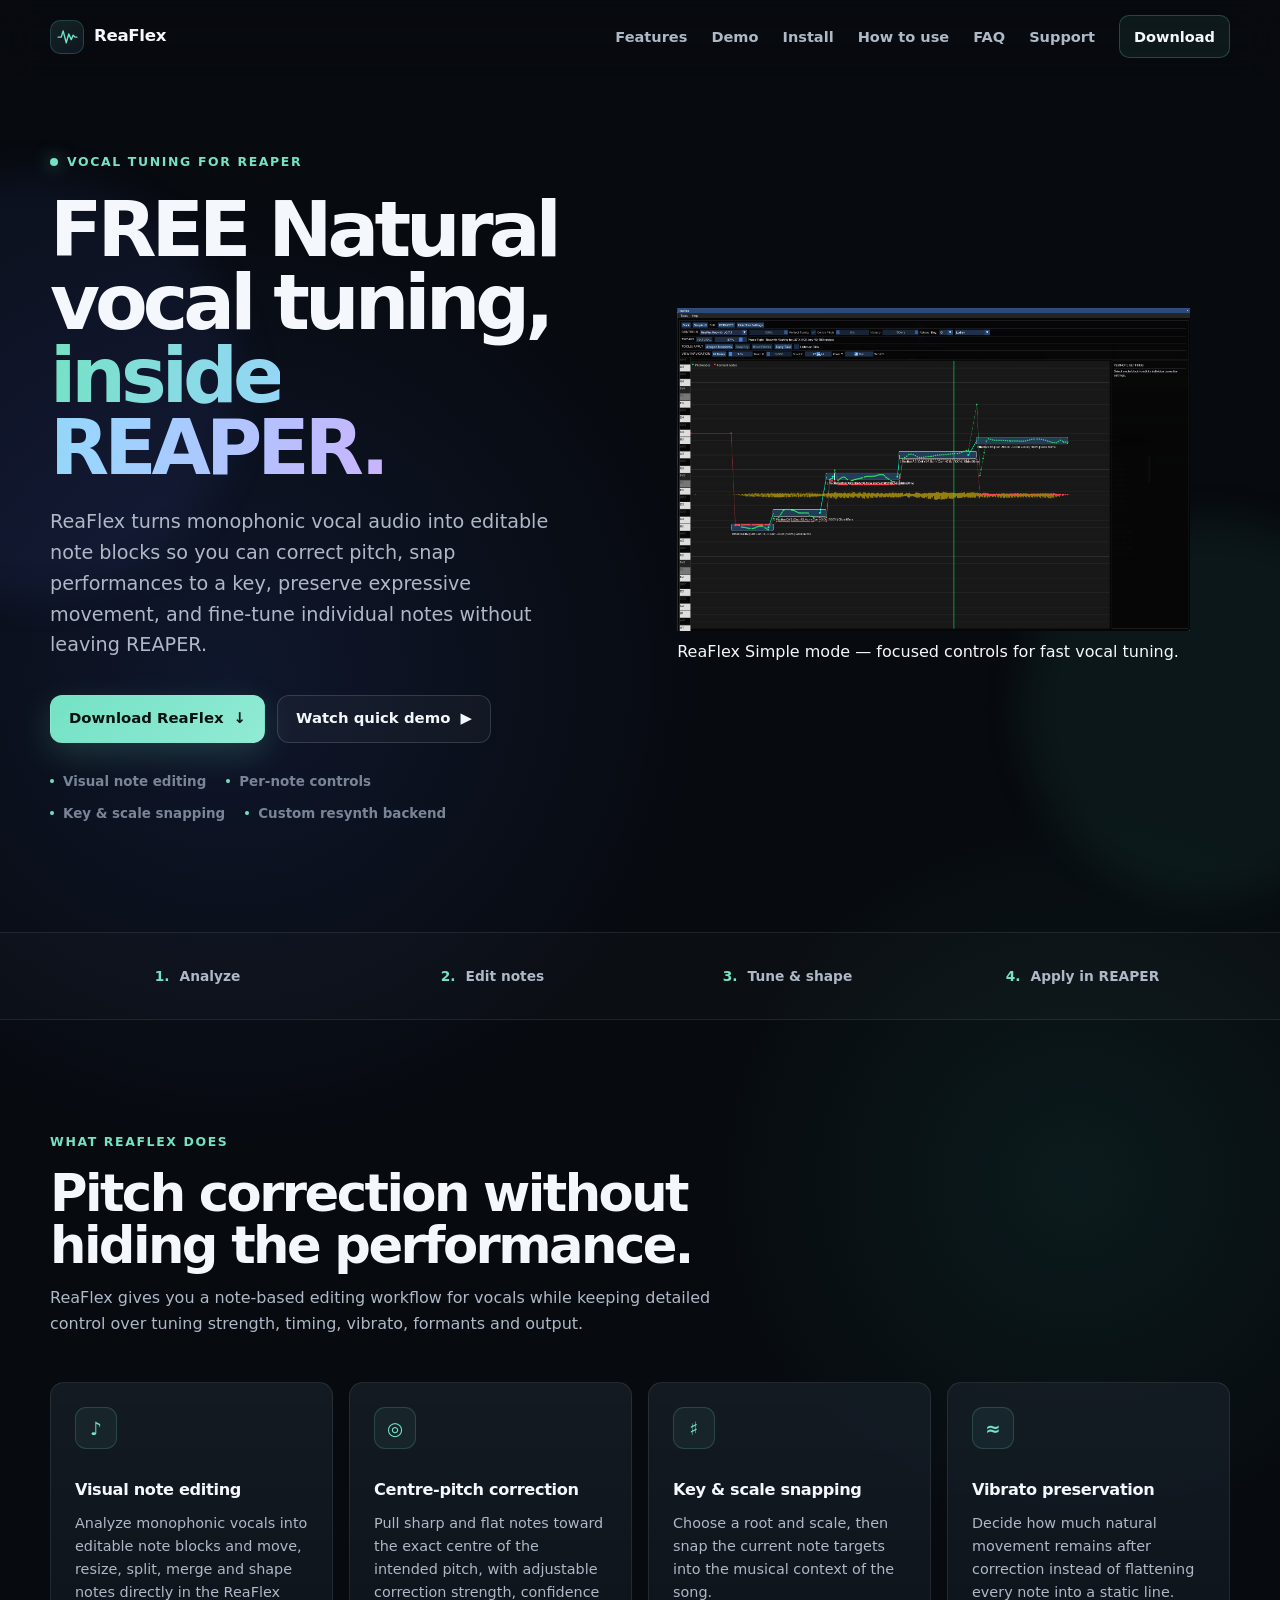
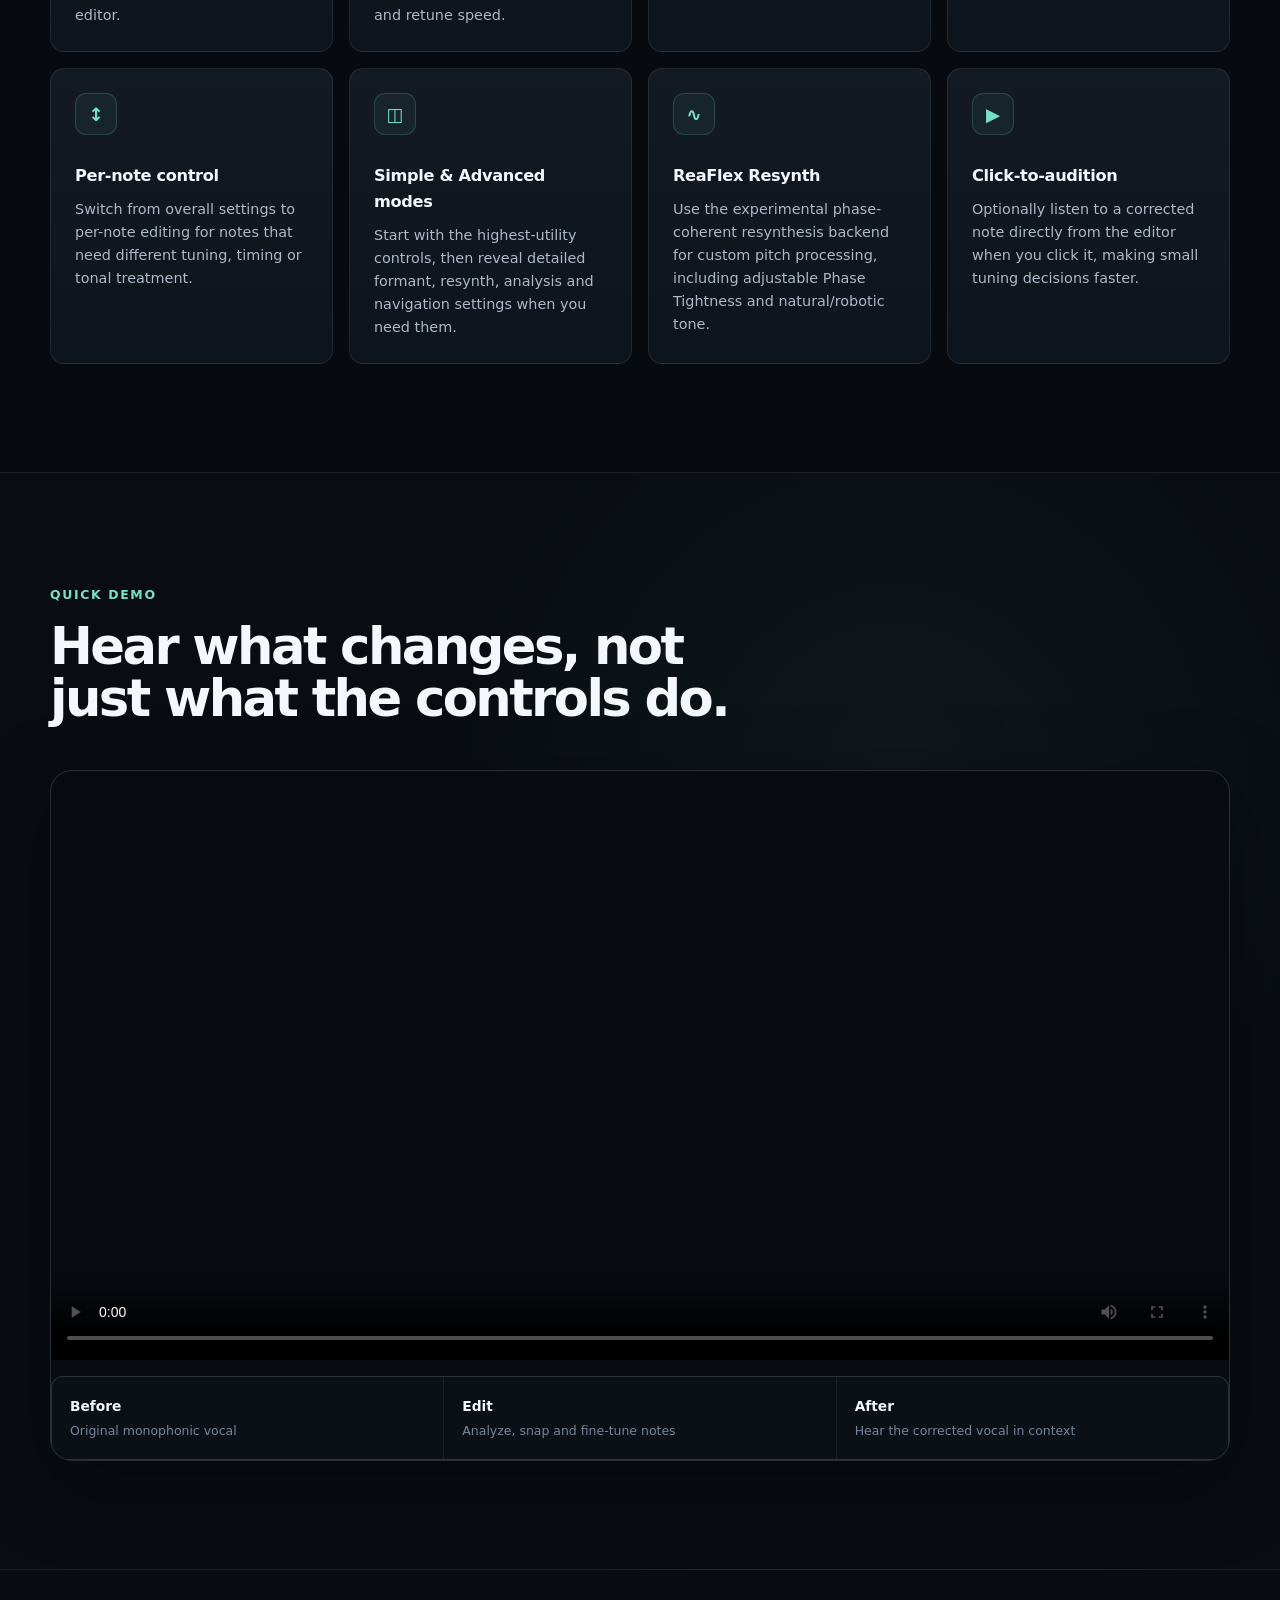
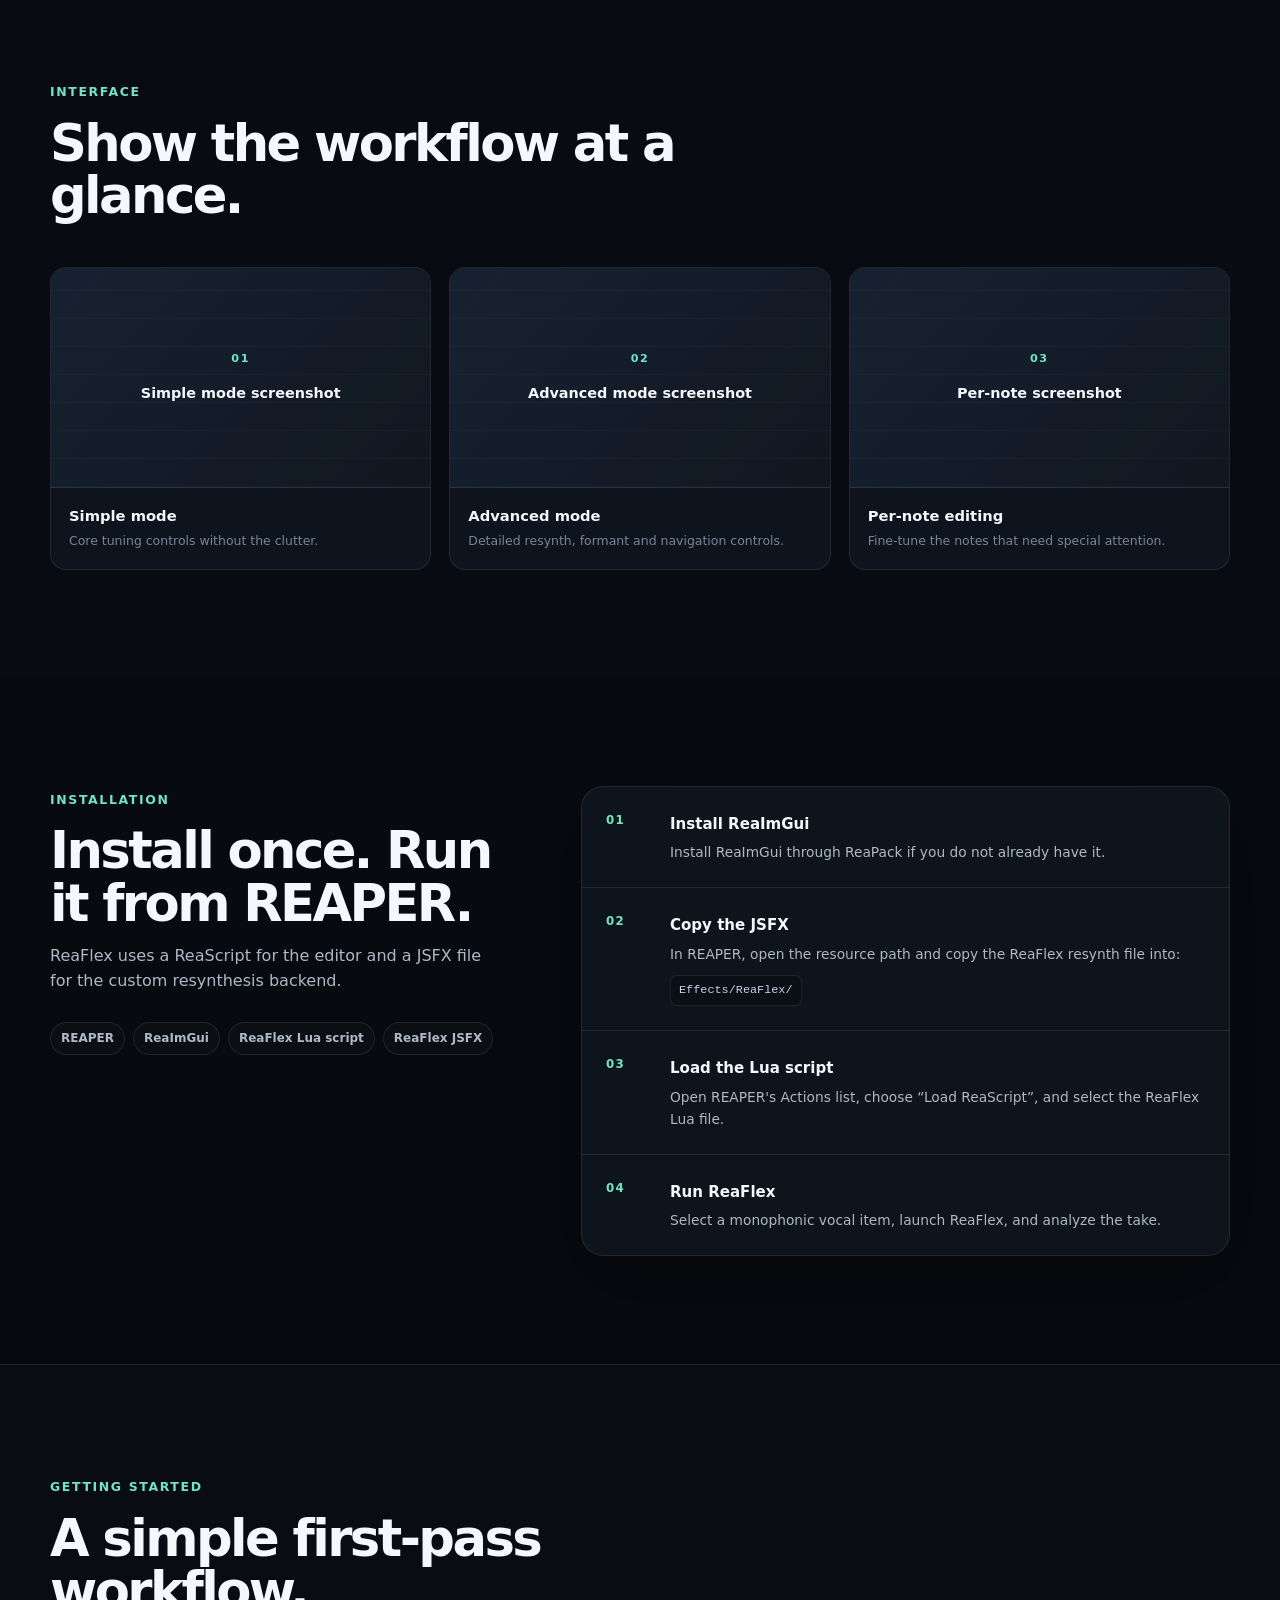
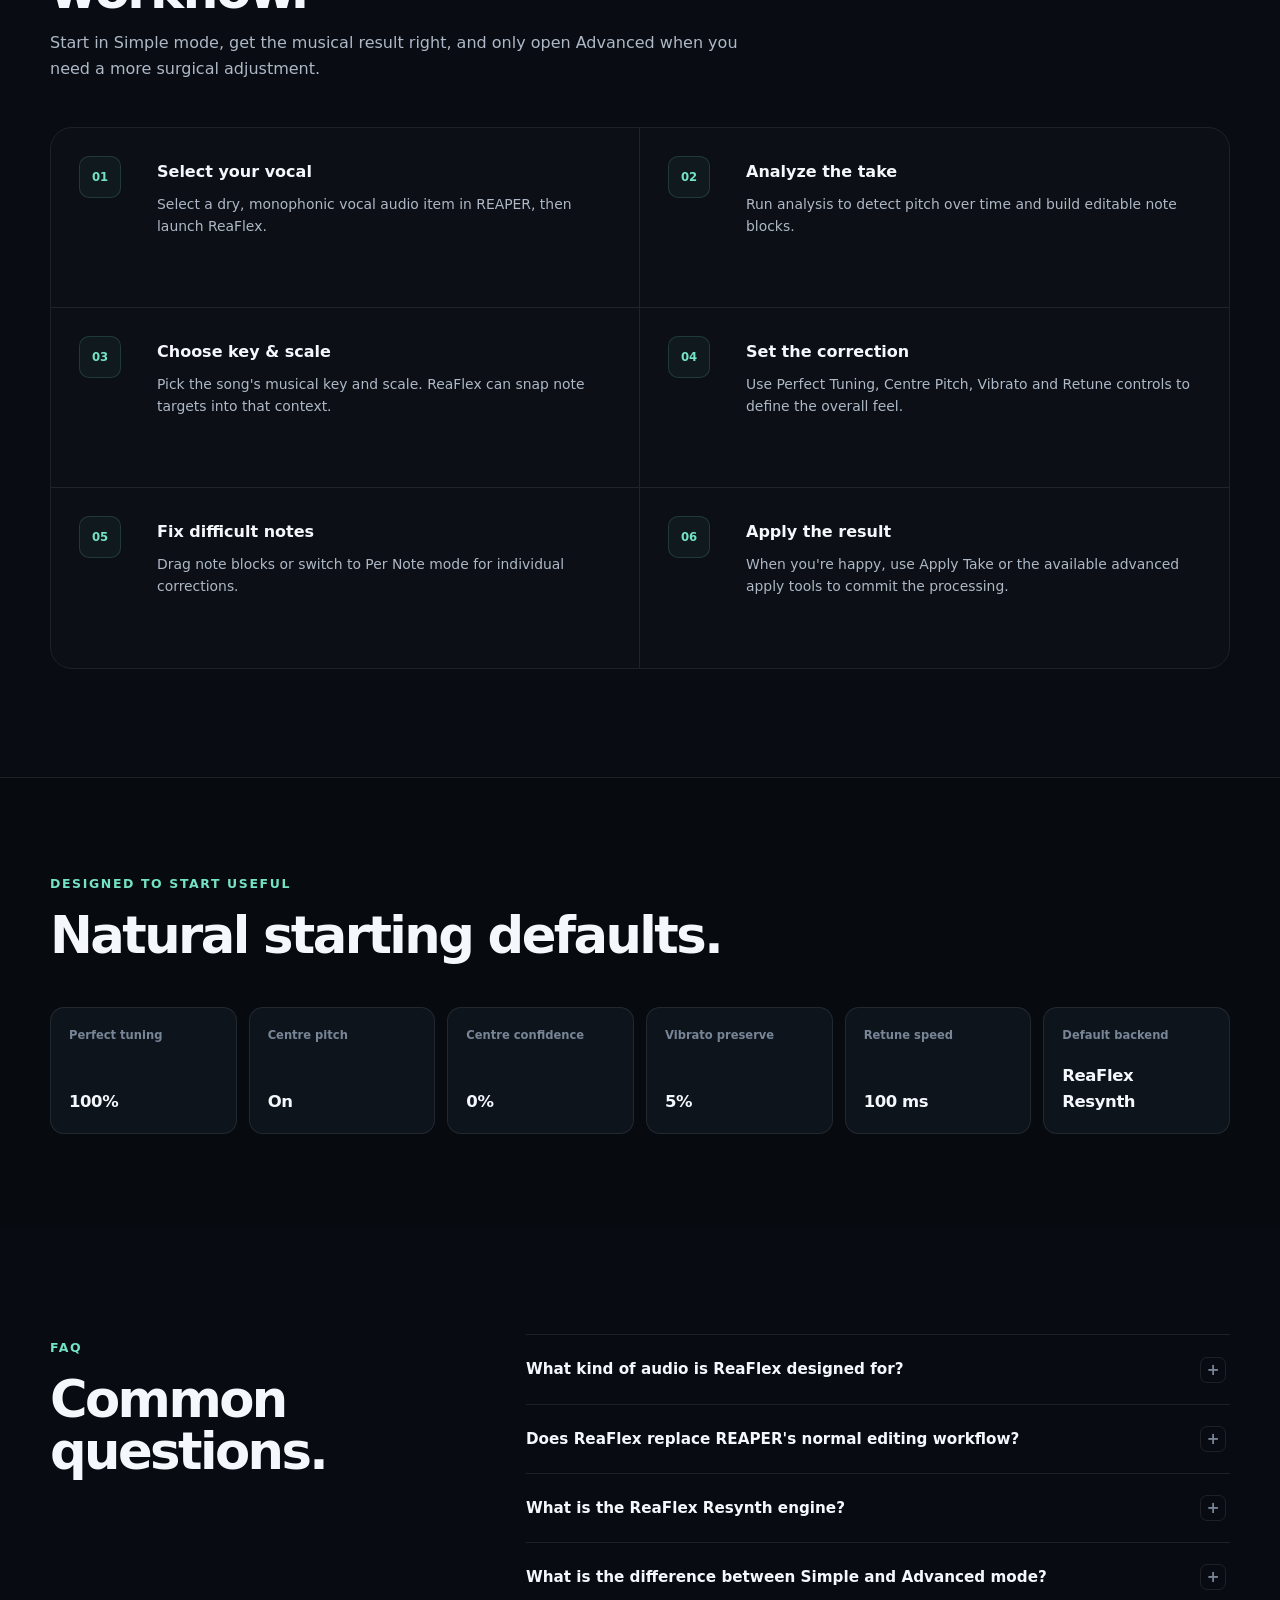
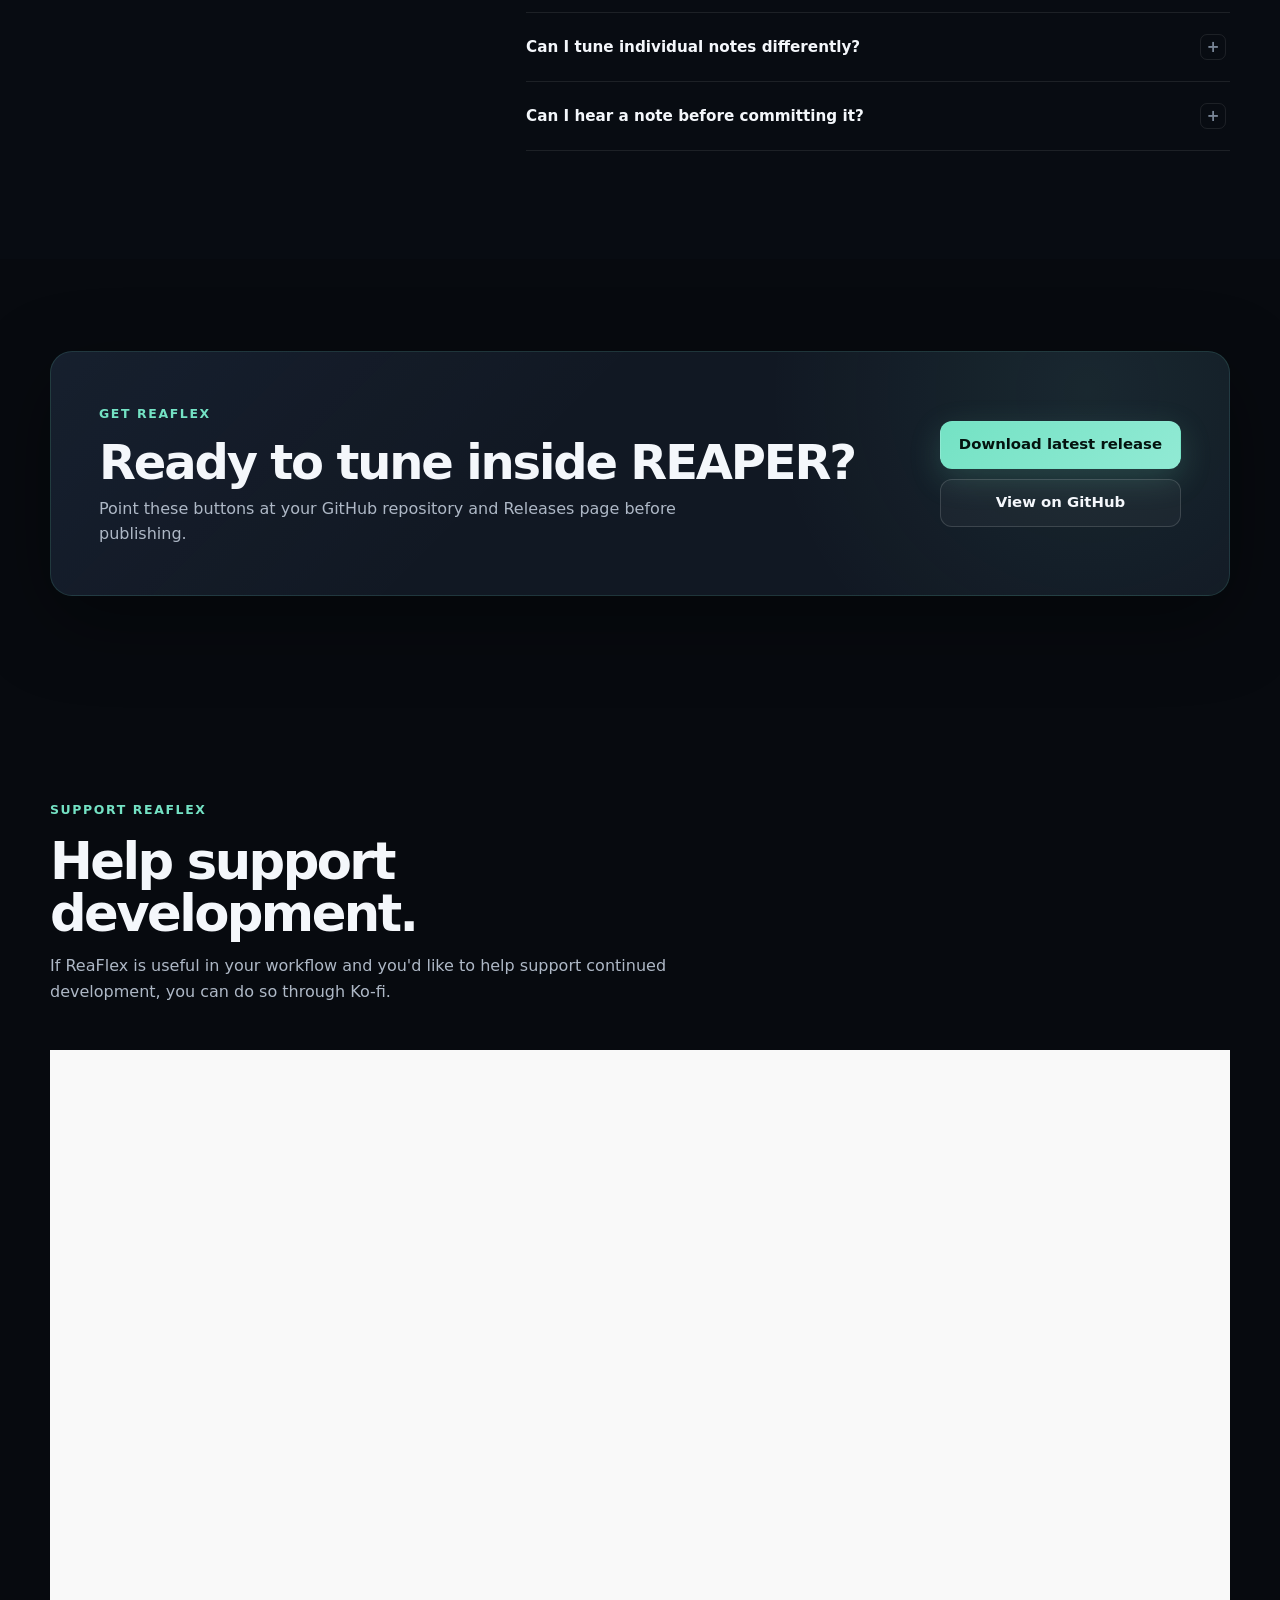
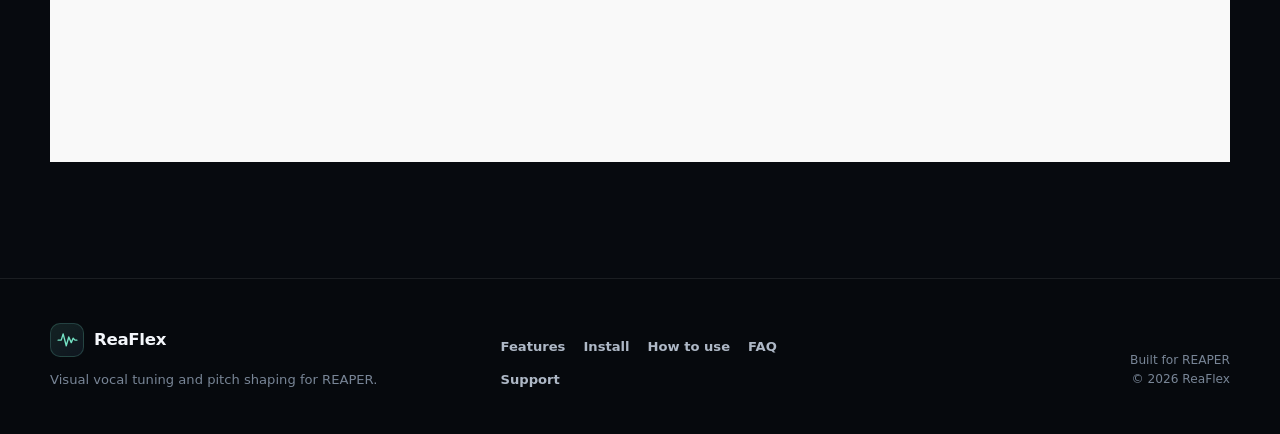
==== index.html @ 27686b28 "Add files via upload" ====
<!doctype html>
<html lang="en">
<head>
  <meta charset="utf-8" />
  <meta name="viewport" content="width=device-width, initial-scale=1" />
  <meta name="theme-color" content="#0b1017" />

  <title>ReaFlex — Natural Vocal Tuning for REAPER</title>
  <meta
    name="description"
    content="ReaFlex is a visual vocal tuning and pitch-shaping tool for REAPER with note editing, key/scale snapping, per-note controls, and an experimental custom resynthesis engine."
  />

  <!-- Replace these once you know your final GitHub Pages URL. -->
  <meta property="og:title" content="ReaFlex — Natural Vocal Tuning for REAPER" />
  <meta
    property="og:description"
    content="Visual vocal tuning, note editing, key/scale snapping, per-note controls, and custom resynthesis for REAPER."
  />
  <meta property="og:type" content="website" />

  <link rel="stylesheet" href="styles.css" />
</head>

<body>
  <a class="skip-link" href="#main">Skip to content</a>

  <header class="site-header" id="top">
    <div class="nav-shell">
      <a class="brand" href="#top" aria-label="ReaFlex home">
        <span class="brand-mark" aria-hidden="true">
          <svg viewBox="0 0 40 40" role="img">
            <path d="M5 21h5l3-10 5 19 4-14 4 9 3-7 3 3h3" />
          </svg>
        </span>
        <span>ReaFlex</span>
      </a>

      <button class="menu-toggle" type="button" aria-expanded="false" aria-controls="site-nav">
        <span></span><span></span><span></span>
        <span class="sr-only">Toggle navigation</span>
      </button>

      <nav id="site-nav" class="site-nav" aria-label="Primary navigation">
        <a href="#features">Features</a>
        <a href="#demo">Demo</a>
        <a href="#install">Install</a>
        <a href="#guide">How to use</a>
        <a href="#faq">FAQ</a>
        <a href="#support">Support</a>
        <a class="nav-cta" href="#download">Download</a>
      </nav>
    </div>
  </header>

  <main id="main">
    <section class="hero section">
      <div class="hero-glow hero-glow-a"></div>
      <div class="hero-glow hero-glow-b"></div>

      <div class="container hero-grid">
        <div class="hero-copy reveal">
          <div class="eyebrow">
            <span class="status-dot"></span>
            Vocal tuning for REAPER
          </div>

          <h1>
            FREE Natural vocal tuning,
            <span class="gradient-text">inside REAPER.</span>
          </h1>

          <p class="hero-lede">
            ReaFlex turns monophonic vocal audio into editable note blocks so you can
            correct pitch, snap performances to a key, preserve expressive movement,
            and fine-tune individual notes without leaving REAPER.
          </p>

          <div class="hero-actions">
            <!-- Replace #download with your GitHub Releases URL when ready. -->
            <a class="button button-primary" href="#download">
              Download ReaFlex
              <span aria-hidden="true">↓</span>
            </a>

            <a class="button button-secondary" href="#demo">
              Watch quick demo
              <span aria-hidden="true">▶</span>
            </a>
          </div>

          <div class="hero-meta" aria-label="Project highlights">
            <span>Visual note editing</span>
            <span>Per-note controls</span>
            <span>Key & scale snapping</span>
            <span>Custom resynth backend</span>
          </div>
        </div>

        <div class="hero-visual reveal reveal-delay">
          <figure class="hero-screenshot">
            <img
              src="assets/screenshots/simple-mode.png"
              alt="ReaFlex Simple mode interface in REAPER"
              loading="eager"
              decoding="async"
            />
            <figcaption>
              ReaFlex Simple mode — focused controls for fast vocal tuning.
            </figcaption>
          </figure>
        </div>
      </div>
    </section>

    <section class="trust-strip" aria-label="ReaFlex workflow">
      <div class="container trust-grid">
        <div>
          <strong>1.</strong>
          <span>Analyze</span>
        </div>
        <div>
          <strong>2.</strong>
          <span>Edit notes</span>
        </div>
        <div>
          <strong>3.</strong>
          <span>Tune & shape</span>
        </div>
        <div>
          <strong>4.</strong>
          <span>Apply in REAPER</span>
        </div>
      </div>
    </section>

    <section class="section" id="features">
      <div class="container">
        <div class="section-heading reveal">
          <span class="eyebrow">What ReaFlex does</span>
          <h2>Pitch correction without hiding the performance.</h2>
          <p>
            ReaFlex gives you a note-based editing workflow for vocals while keeping
            detailed control over tuning strength, timing, vibrato, formants and output.
          </p>
        </div>

        <div class="feature-grid">
          <article class="feature-card reveal">
            <div class="icon-box" aria-hidden="true">♪</div>
            <h3>Visual note editing</h3>
            <p>
              Analyze monophonic vocals into editable note blocks and move, resize,
              split, merge and shape notes directly in the ReaFlex editor.
            </p>
          </article>

          <article class="feature-card reveal">
            <div class="icon-box" aria-hidden="true">◎</div>
            <h3>Centre-pitch correction</h3>
            <p>
              Pull sharp and flat notes toward the exact centre of the intended pitch,
              with adjustable correction strength, confidence and retune speed.
            </p>
          </article>

          <article class="feature-card reveal">
            <div class="icon-box" aria-hidden="true">♯</div>
            <h3>Key & scale snapping</h3>
            <p>
              Choose a root and scale, then snap the current note targets into the
              musical context of the song.
            </p>
          </article>

          <article class="feature-card reveal">
            <div class="icon-box" aria-hidden="true">≈</div>
            <h3>Vibrato preservation</h3>
            <p>
              Decide how much natural movement remains after correction instead of
              flattening every note into a static line.
            </p>
          </article>

          <article class="feature-card reveal">
            <div class="icon-box" aria-hidden="true">↕</div>
            <h3>Per-note control</h3>
            <p>
              Switch from overall settings to per-note editing for notes that need
              different tuning, timing or tonal treatment.
            </p>
          </article>

          <article class="feature-card reveal">
            <div class="icon-box" aria-hidden="true">◫</div>
            <h3>Simple & Advanced modes</h3>
            <p>
              Start with the highest-utility controls, then reveal detailed formant,
              resynth, analysis and navigation settings when you need them.
            </p>
          </article>

          <article class="feature-card reveal">
            <div class="icon-box" aria-hidden="true">∿</div>
            <h3>ReaFlex Resynth</h3>
            <p>
              Use the experimental phase-coherent resynthesis backend for custom pitch
              processing, including adjustable Phase Tightness and natural/robotic tone.
            </p>
          </article>

          <article class="feature-card reveal">
            <div class="icon-box" aria-hidden="true">▶</div>
            <h3>Click-to-audition</h3>
            <p>
              Optionally listen to a corrected note directly from the editor when you
              click it, making small tuning decisions faster.
            </p>
          </article>
        </div>
      </div>
    </section>

    <section class="section demo-section" id="demo">
      <div class="container">
        <div class="section-heading reveal">
          <span class="eyebrow">Quick demo</span>
          <h2>Hear what changes, not just what the controls do.</h2>

        </div>

        <div class="media-panel reveal">
       

          <video controls preload="metadata" poster="assets/screenshots/video-poster.jpg">
            <source src="assets/video/demo.mp4" type="video/mp4">
            Your browser does not support HTML video.
          </video>
         

        <div class="demo-points">
          <div>
            <strong>Before</strong>
            <span>Original monophonic vocal</span>
          </div>
          <div>
            <strong>Edit</strong>
            <span>Analyze, snap and fine-tune notes</span>
          </div>
          <div>
            <strong>After</strong>
            <span>Hear the corrected vocal in context</span>
          </div>
        </div>
      </div>
    </section>

    <section class="section screenshots-section">
      <div class="container">
        <div class="section-heading reveal">
          <span class="eyebrow">Interface</span>
          <h2>Show the workflow at a glance.</h2>
        </div>

        <div class="shot-grid">
          <button
            class="shot-card reveal"
            type="button"
            data-lightbox="assets/screenshots/simple-mode.png"
            data-caption="Simple mode — the core ReaFlex controls."
          >
            <div class="shot-placeholder">
              <span>01</span>
              <strong>Simple mode screenshot</strong>
            </div>
            <span class="shot-copy">
              <strong>Simple mode</strong>
              <small>Core tuning controls without the clutter.</small>
            </span>
          </button>

          <button
            class="shot-card reveal"
            type="button"
            data-lightbox="assets/screenshots/advanced-mode.png"
            data-caption="Advanced mode — detailed tuning and resynthesis controls."
          >
            <div class="shot-placeholder">
              <span>02</span>
              <strong>Advanced mode screenshot</strong>
            </div>
            <span class="shot-copy">
              <strong>Advanced mode</strong>
              <small>Detailed resynth, formant and navigation controls.</small>
            </span>
          </button>

          <button
            class="shot-card reveal"
            type="button"
            data-lightbox="assets/screenshots/per-note.png"
            data-caption="Per-note mode — individual settings for selected notes."
          >
            <div class="shot-placeholder">
              <span>03</span>
              <strong>Per-note screenshot</strong>
            </div>
            <span class="shot-copy">
              <strong>Per-note editing</strong>
              <small>Fine-tune the notes that need special attention.</small>
            </span>
          </button>
        </div>
      </div>
    </section>

    <section class="section" id="install">
      <div class="container install-grid">
        <div class="section-heading reveal">
          <span class="eyebrow">Installation</span>
          <h2>Install once. Run it from REAPER.</h2>
          <p>
            ReaFlex uses a ReaScript for the editor and a JSFX file for the custom
            resynthesis backend.
          </p>

          <div class="requirements">
            <span>REAPER</span>
            <span>ReaImGui</span>
            <span>ReaFlex Lua script</span>
            <span>ReaFlex JSFX</span>
          </div>
        </div>

        <div class="steps-card reveal">
          <ol class="steps">
            <li>
              <span>01</span>
              <div>
                <strong>Install ReaImGui</strong>
                <p>
                  Install ReaImGui through ReaPack if you do not already have it.
                </p>
              </div>
            </li>

            <li>
              <span>02</span>
              <div>
                <strong>Copy the JSFX</strong>
                <p>
                  In REAPER, open the resource path and copy the ReaFlex resynth file into:
                </p>
                <code>Effects/ReaFlex/</code>
              </div>
            </li>

            <li>
              <span>03</span>
              <div>
                <strong>Load the Lua script</strong>
                <p>
                  Open REAPER's Actions list, choose “Load ReaScript”, and select the
                  ReaFlex Lua file.
                </p>
              </div>
            </li>

            <li>
              <span>04</span>
              <div>
                <strong>Run ReaFlex</strong>
                <p>
                  Select a monophonic vocal item, launch ReaFlex, and analyze the take.
                </p>
              </div>
            </li>
          </ol>
        </div>
      </div>
    </section>

    <section class="section guide-section" id="guide">
      <div class="container">
        <div class="section-heading reveal">
          <span class="eyebrow">Getting started</span>
          <h2>A simple first-pass workflow.</h2>
          <p>
            Start in Simple mode, get the musical result right, and only open Advanced
            when you need a more surgical adjustment.
          </p>
        </div>

        <div class="workflow">
          <article class="workflow-step reveal">
            <div class="workflow-index">01</div>
            <div>
              <h3>Select your vocal</h3>
              <p>
                Select a dry, monophonic vocal audio item in REAPER, then launch ReaFlex.
              </p>
            </div>
          </article>

          <article class="workflow-step reveal">
            <div class="workflow-index">02</div>
            <div>
              <h3>Analyze the take</h3>
              <p>
                Run analysis to detect pitch over time and build editable note blocks.
              </p>
            </div>
          </article>

          <article class="workflow-step reveal">
            <div class="workflow-index">03</div>
            <div>
              <h3>Choose key & scale</h3>
              <p>
                Pick the song's musical key and scale. ReaFlex can snap note targets
                into that context.
              </p>
            </div>
          </article>

          <article class="workflow-step reveal">
            <div class="workflow-index">04</div>
            <div>
              <h3>Set the correction</h3>
              <p>
                Use Perfect Tuning, Centre Pitch, Vibrato and Retune controls to define
                the overall feel.
              </p>
            </div>
          </article>

          <article class="workflow-step reveal">
            <div class="workflow-index">05</div>
            <div>
              <h3>Fix difficult notes</h3>
              <p>
                Drag note blocks or switch to Per Note mode for individual corrections.
              </p>
            </div>
          </article>

          <article class="workflow-step reveal">
            <div class="workflow-index">06</div>
            <div>
              <h3>Apply the result</h3>
              <p>
                When you're happy, use Apply Take or the available advanced apply tools
                to commit the processing.
              </p>
            </div>
          </article>
        </div>
      </div>
    </section>

    <section class="section defaults-section">
      <div class="container">
        <div class="section-heading reveal">
          <span class="eyebrow">Designed to start useful</span>
          <h2>Natural starting defaults.</h2>
        </div>

        <div class="defaults-grid">
          <div class="default-card reveal">
            <span>Perfect tuning</span>
            <strong>100%</strong>
          </div>

          <div class="default-card reveal">
            <span>Centre pitch</span>
            <strong>On</strong>
          </div>

          <div class="default-card reveal">
            <span>Centre confidence</span>
            <strong>0%</strong>
          </div>

          <div class="default-card reveal">
            <span>Vibrato preserve</span>
            <strong>5%</strong>
          </div>

          <div class="default-card reveal">
            <span>Retune speed</span>
            <strong>100 ms</strong>
          </div>

          <div class="default-card reveal">
            <span>Default backend</span>
            <strong>ReaFlex Resynth</strong>
          </div>
        </div>
      </div>
    </section>

    <section class="section faq-section" id="faq">
      <div class="container faq-layout">
        <div class="section-heading reveal">
          <span class="eyebrow">FAQ</span>
          <h2>Common questions.</h2>
        </div>

        <div class="faq-list reveal">
          <details>
            <summary>What kind of audio is ReaFlex designed for?</summary>
            <p>
              ReaFlex is primarily designed around monophonic vocal material where one
              clear sung pitch is present at a time.
            </p>
          </details>

          <details>
            <summary>Does ReaFlex replace REAPER's normal editing workflow?</summary>
            <p>
              No. ReaFlex is intended to work inside REAPER as a focused vocal-pitch
              editing layer, while the rest of your session stays in the normal REAPER
              environment.
            </p>
          </details>

          <details>
            <summary>What is the ReaFlex Resynth engine?</summary>
            <p>
              It is an experimental custom JSFX backend used by ReaFlex for pitch
              processing. The current phase-coherent version includes controls such as
              Phase Tightness and natural/robotic formant character.
            </p>
          </details>

          <details>
            <summary>What is the difference between Simple and Advanced mode?</summary>
            <p>
              Simple mode keeps the high-utility tuning controls visible. Advanced mode
              exposes deeper resynthesis, formant, analysis and navigation settings.
            </p>
          </details>

          <details>
            <summary>Can I tune individual notes differently?</summary>
            <p>
              Yes. Switch to Per Note mode to edit selected notes independently from the
              overall settings.
            </p>
          </details>

          <details>
            <summary>Can I hear a note before committing it?</summary>
            <p>
              Yes. Enable Listen on Click to audition corrected notes from the editor
              without applying the take first.
            </p>
          </details>
        </div>
      </div>
    </section>

    <section class="section download-section" id="download">
      <div class="container">
        <div class="download-card reveal">
          <div>
            <span class="eyebrow">Get ReaFlex</span>
            <h2>Ready to tune inside REAPER?</h2>
            <p>
              Point these buttons at your GitHub repository and Releases page before
              publishing.
            </p>
          </div>

          <div class="download-actions">
            <!-- Replace these placeholder URLs. -->
            <a
              class="button button-primary"
              href="https://github.com/amicodingwell/reaflex/releases"
            >
              Download latest release
            </a>

            <a
              class="button button-secondary"
              href="https://github.com/amicodingwell/reaflex"
            >
              View on GitHub
            </a>
          </div>
        </div>
      </div>
    </section>
  </main>


    <section class="section donation-section" id="support">
      <div class="container">
        <div class="section-heading reveal">
          <span class="eyebrow">Support ReaFlex</span>
          <h2>Help support development.</h2>
          <p>
            If ReaFlex is useful in your workflow and you'd like to help support
            continued development, you can do so through Ko-fi.
          </p>
        </div>

        <div class="donation-card reveal">
          <iframe id='kofiframe' src='https://ko-fi.com/beedub93/?hidefeed=true&widget=true&embed=true&preview=true' style='border:none;width:100%;padding:4px;background:#f9f9f9;' height='712' title='beedub93'></iframe>
        </div>
      </div>
    </section>

  <footer class="site-footer">
    <div class="container footer-grid">
      <div>
        <a class="brand footer-brand" href="#top">
          <span class="brand-mark" aria-hidden="true">
            <svg viewBox="0 0 40 40">
              <path d="M5 21h5l3-10 5 19 4-14 4 9 3-7 3 3h3" />
            </svg>
          </span>
          <span>ReaFlex</span>
        </a>
        <p>Visual vocal tuning and pitch shaping for REAPER.</p>
      </div>

      <div class="footer-links">
        <a href="#features">Features</a>
        <a href="#install">Install</a>
        <a href="#guide">How to use</a>
        <a href="#faq">FAQ</a>
        <a href="#support">Support</a>
      </div>

      <div class="footer-meta">
        <span>Built for REAPER</span>
        <span>© <span id="year"></span> ReaFlex</span>
      </div>
    </div>
  </footer>

  <div class="lightbox" aria-hidden="true" role="dialog" aria-modal="true" aria-label="Screenshot viewer">
    <button class="lightbox-close" type="button" aria-label="Close screenshot">×</button>
    <div class="lightbox-inner">
      <img src="" alt="" />
      <p></p>
    </div>
  </div>

  <script src="script.js"></script>
</body>
</html>
---- styles.css ----
:root {
  --bg: #070a0f;
  --bg-soft: #0b1017;
  --surface: rgba(17, 24, 34, 0.76);
  --surface-strong: #111823;
  --surface-2: #151e2a;
  --line: rgba(255, 255, 255, 0.085);
  --line-strong: rgba(255, 255, 255, 0.14);
  --text: #f4f7fb;
  --text-soft: #aeb8c6;
  --text-dim: #788596;
  --accent: #74e2c4;
  --accent-2: #7aa9ff;
  --accent-3: #bb8cff;
  --danger: #ff748e;
  --shadow: 0 24px 80px rgba(0, 0, 0, 0.38);
  --radius: 22px;
  --radius-sm: 14px;
  --container: 1180px;
  --header-height: 74px;
}

* {
  box-sizing: border-box;
}

html {
  scroll-behavior: smooth;
  scroll-padding-top: calc(var(--header-height) + 24px);
}

body {
  margin: 0;
  min-width: 320px;
  color: var(--text);
  background:
    radial-gradient(circle at 18% 8%, rgba(74, 116, 255, 0.12), transparent 30rem),
    radial-gradient(circle at 84% 14%, rgba(63, 227, 185, 0.08), transparent 24rem),
    var(--bg);
  font-family:
    Inter, ui-sans-serif, system-ui, -apple-system, BlinkMacSystemFont, "Segoe UI",
    sans-serif;
  line-height: 1.6;
  text-rendering: optimizeLegibility;
  -webkit-font-smoothing: antialiased;
}

body.menu-open {
  overflow: hidden;
}

button,
a,
input,
summary {
  -webkit-tap-highlight-color: transparent;
}

a {
  color: inherit;
}

button,
input {
  font: inherit;
}

img,
video {
  max-width: 100%;
}

button {
  color: inherit;
}

.sr-only {
  position: absolute;
  width: 1px;
  height: 1px;
  padding: 0;
  margin: -1px;
  overflow: hidden;
  clip: rect(0, 0, 0, 0);
  white-space: nowrap;
  border: 0;
}

.skip-link {
  position: fixed;
  z-index: 200;
  top: 12px;
  left: 12px;
  transform: translateY(-150%);
  padding: 10px 14px;
  border-radius: 10px;
  color: #03100d;
  background: var(--accent);
  font-weight: 800;
  text-decoration: none;
}

.skip-link:focus {
  transform: translateY(0);
}

.container {
  width: min(calc(100% - 40px), var(--container));
  margin-inline: auto;
}

.section {
  position: relative;
  padding: 108px 0;
}

.site-header {
  position: sticky;
  z-index: 100;
  top: 0;
  height: var(--header-height);
  border-bottom: 1px solid transparent;
  backdrop-filter: blur(18px);
  -webkit-backdrop-filter: blur(18px);
  transition:
    background 180ms ease,
    border-color 180ms ease;
}

.site-header.scrolled {
  border-color: var(--line);
  background: rgba(7, 10, 15, 0.78);
}

.nav-shell {
  width: min(calc(100% - 40px), var(--container));
  height: 100%;
  margin-inline: auto;
  display: flex;
  align-items: center;
  justify-content: space-between;
  gap: 28px;
}

.brand {
  display: inline-flex;
  align-items: center;
  gap: 10px;
  font-size: 1.04rem;
  font-weight: 900;
  letter-spacing: -0.02em;
  text-decoration: none;
}

.brand-mark {
  display: grid;
  width: 34px;
  height: 34px;
  place-items: center;
  border: 1px solid rgba(116, 226, 196, 0.2);
  border-radius: 10px;
  background: linear-gradient(145deg, rgba(116, 226, 196, 0.12), rgba(122, 169, 255, 0.08));
}

.brand-mark svg {
  width: 25px;
  height: 25px;
  fill: none;
  stroke: var(--accent);
  stroke-linecap: round;
  stroke-linejoin: round;
  stroke-width: 2.2;
}

.site-nav {
  display: flex;
  align-items: center;
  gap: 24px;
}

.site-nav > a {
  color: var(--text-soft);
  font-size: 0.91rem;
  font-weight: 650;
  text-decoration: none;
  transition:
    color 150ms ease,
    background 150ms ease;
}

.site-nav > a:hover {
  color: var(--text);
}

.site-nav .nav-cta {
  padding: 9px 14px;
  border: 1px solid rgba(116, 226, 196, 0.24);
  border-radius: 10px;
  color: var(--text);
  background: rgba(116, 226, 196, 0.07);
}

.menu-toggle {
  display: none;
  width: 44px;
  height: 44px;
  padding: 10px;
  border: 0;
  background: none;
  cursor: pointer;
}

.menu-toggle > span:not(.sr-only) {
  display: block;
  width: 100%;
  height: 2px;
  margin: 5px 0;
  border-radius: 2px;
  background: var(--text);
  transition:
    transform 160ms ease,
    opacity 160ms ease;
}

.hero {
  min-height: calc(100vh - var(--header-height));
  display: flex;
  align-items: center;
  overflow: hidden;
  padding-top: 74px;
}

.hero-grid {
  display: grid;
  grid-template-columns: minmax(0, 0.93fr) minmax(500px, 1.07fr);
  align-items: center;
  gap: 72px;
}

.hero-glow {
  position: absolute;
  pointer-events: none;
  filter: blur(20px);
}

.hero-glow-a {
  top: 12%;
  left: -180px;
  width: 420px;
  height: 420px;
  border-radius: 50%;
  background: rgba(91, 114, 255, 0.08);
}

.hero-glow-b {
  right: -120px;
  bottom: 4%;
  width: 380px;
  height: 380px;
  border-radius: 50%;
  background: rgba(88, 226, 188, 0.06);
}

.eyebrow {
  display: inline-flex;
  align-items: center;
  gap: 9px;
  color: var(--accent);
  font-size: 0.78rem;
  font-weight: 850;
  letter-spacing: 0.13em;
  text-transform: uppercase;
}

.status-dot {
  width: 8px;
  height: 8px;
  border-radius: 50%;
  background: var(--accent);
  box-shadow: 0 0 18px rgba(116, 226, 196, 0.7);
}

.hero h1 {
  max-width: 760px;
  margin: 20px 0 22px;
  font-size: clamp(3.3rem, 6vw, 6.25rem);
  line-height: 0.95;
  letter-spacing: -0.065em;
}

.gradient-text {
  background: linear-gradient(100deg, var(--accent), #9ad4ff 48%, #cab3ff);
  -webkit-background-clip: text;
  background-clip: text;
  color: transparent;
}

.hero-lede {
  max-width: 660px;
  margin: 0;
  color: var(--text-soft);
  font-size: clamp(1.02rem, 1.5vw, 1.2rem);
}

.hero-actions {
  display: flex;
  flex-wrap: wrap;
  gap: 12px;
  margin-top: 34px;
}

.button {
  display: inline-flex;
  min-height: 48px;
  align-items: center;
  justify-content: center;
  gap: 10px;
  padding: 0 18px;
  border: 1px solid transparent;
  border-radius: 12px;
  font-size: 0.93rem;
  font-weight: 850;
  text-decoration: none;
  transition:
    transform 160ms ease,
    border-color 160ms ease,
    background 160ms ease,
    box-shadow 160ms ease;
}

.button:hover {
  transform: translateY(-2px);
}

.button-primary {
  color: #04130f;
  background: linear-gradient(135deg, var(--accent), #91ead4);
  box-shadow: 0 10px 32px rgba(116, 226, 196, 0.18);
}

.button-primary:hover {
  box-shadow: 0 14px 42px rgba(116, 226, 196, 0.25);
}

.button-secondary {
  border-color: var(--line-strong);
  background: rgba(255, 255, 255, 0.035);
}

.button-secondary:hover {
  border-color: rgba(255, 255, 255, 0.25);
  background: rgba(255, 255, 255, 0.055);
}

.hero-meta {
  display: flex;
  flex-wrap: wrap;
  gap: 10px 20px;
  margin-top: 28px;
  color: var(--text-dim);
  font-size: 0.84rem;
  font-weight: 700;
}

.hero-meta span {
  position: relative;
  padding-left: 13px;
}

.hero-meta span::before {
  position: absolute;
  top: 0.62em;
  left: 0;
  width: 4px;
  height: 4px;
  border-radius: 50%;
  background: var(--accent);
  content: "";
}

.hero-visual {
  min-width: 0;
}

.app-frame {
  overflow: hidden;
  border: 1px solid rgba(255, 255, 255, 0.12);
  border-radius: 18px;
  background: #0d131b;
  box-shadow:
    0 42px 100px rgba(0, 0, 0, 0.5),
    0 0 0 1px rgba(116, 226, 196, 0.035) inset;
  transform: perspective(1200px) rotateY(-2.5deg) rotateX(1.2deg);
}

.app-titlebar {
  height: 44px;
  display: grid;
  grid-template-columns: 1fr auto 1fr;
  align-items: center;
  padding: 0 14px;
  border-bottom: 1px solid var(--line);
  color: var(--text-soft);
  font-size: 0.78rem;
  font-weight: 750;
}

.window-dots {
  display: flex;
  gap: 6px;
}

.window-dots i {
  width: 9px;
  height: 9px;
  border-radius: 50%;
  background: rgba(255, 255, 255, 0.16);
}

.app-mode {
  justify-self: end;
  color: var(--accent);
  font-size: 0.68rem;
  letter-spacing: 0.12em;
}

.mock-toolbar {
  display: flex;
  gap: 8px;
  overflow: hidden;
  padding: 12px;
  border-bottom: 1px solid var(--line);
  background: #101720;
}

.mock-pill,
.mock-control {
  flex: 0 0 auto;
  min-height: 38px;
  display: flex;
  align-items: center;
  justify-content: center;
  border: 1px solid var(--line);
  border-radius: 8px;
  background: #151e29;
  color: var(--text-soft);
  font-size: 0.67rem;
  font-weight: 750;
}

.mock-pill {
  padding: 0 11px;
}

.mock-pill.active {
  border-color: rgba(116, 226, 196, 0.23);
  color: #b6f4e4;
  background: rgba(116, 226, 196, 0.08);
}

.mock-control {
  min-width: 78px;
  flex-direction: column;
  padding: 5px 10px;
  line-height: 1.2;
}

.mock-control small {
  color: var(--text-dim);
  font-size: 0.55rem;
}

.mock-control strong {
  margin-top: 2px;
  color: var(--text);
  font-size: 0.68rem;
}

.mock-editor {
  position: relative;
  height: 340px;
  overflow: hidden;
  background:
    linear-gradient(180deg, rgba(7, 11, 17, 0.2), rgba(7, 11, 17, 0.55)),
    #0a1017;
}

.pitch-grid {
  position: absolute;
  inset: 0;
  background-image:
    linear-gradient(rgba(255, 255, 255, 0.055) 1px, transparent 1px),
    linear-gradient(90deg, rgba(255, 255, 255, 0.035) 1px, transparent 1px);
  background-size: 100% 34px, 56px 100%;
  opacity: 0.72;
}

.note-block {
  position: absolute;
  height: 40px;
  display: flex;
  align-items: center;
  border: 1px solid rgba(116, 226, 196, 0.34);
  border-radius: 7px;
  background:
    linear-gradient(180deg, rgba(116, 226, 196, 0.18), rgba(116, 226, 196, 0.08));
  box-shadow: 0 7px 20px rgba(0, 0, 0, 0.22);
}

.note-block > span {
  position: absolute;
  top: calc(100% + 4px);
  left: 4px;
  color: rgba(231, 245, 241, 0.7);
  font-size: 0.59rem;
  font-weight: 800;
}

.note-a {
  top: 205px;
  left: 5%;
  width: 22%;
}

.note-b {
  top: 171px;
  left: 26%;
  width: 24%;
}

.note-c {
  top: 137px;
  left: 49%;
  width: 28%;
}

.note-d {
  top: 171px;
  left: 76%;
  width: 20%;
}

.note-block.selected {
  border-color: rgba(122, 169, 255, 0.72);
  background:
    linear-gradient(180deg, rgba(122, 169, 255, 0.25), rgba(122, 169, 255, 0.1));
  box-shadow: 0 0 0 1px rgba(122, 169, 255, 0.15) inset;
}

.pitch-line {
  position: absolute;
  right: 5px;
  left: 5px;
  top: 50%;
  height: 2px;
  border-radius: 3px;
  background: linear-gradient(90deg, #78e6c7, #8faeff);
  transform: translateY(-50%) rotate(-1deg);
}

.node {
  position: absolute;
  top: 50%;
  width: 7px;
  height: 7px;
  border: 1px solid #b9ffe9;
  border-radius: 50%;
  background: #3ec99f;
  transform: translate(-50%, -50%);
  box-shadow: 0 0 8px rgba(116, 226, 196, 0.5);
}

.node-1 { left: 20%; }
.node-2 { left: 50%; top: 45%; }
.node-3 { left: 82%; top: 54%; }

.editor-label {
  position: absolute;
  right: 14px;
  padding: 4px 7px;
  border: 1px solid var(--line);
  border-radius: 6px;
  color: var(--text-dim);
  background: rgba(9, 14, 20, 0.7);
  font-size: 0.54rem;
  font-weight: 700;
}

.editor-label-top {
  top: 14px;
}

.editor-label-bottom {
  bottom: 14px;
}

.mock-footer {
  min-height: 42px;
  display: flex;
  align-items: center;
  gap: 14px;
  padding: 0 13px;
  border-top: 1px solid var(--line);
  color: var(--text-dim);
  font-size: 0.62rem;
  font-weight: 700;
}

.mock-footer .connected {
  margin-left: auto;
  color: #94d7c5;
}

.connected i {
  display: inline-block;
  width: 6px;
  height: 6px;
  margin-right: 5px;
  border-radius: 50%;
  background: var(--accent);
}

.mock-caption {
  margin: 16px 0 0;
  color: var(--text-dim);
  font-size: 0.76rem;
  text-align: center;
}

.trust-strip {
  border-block: 1px solid var(--line);
  background: rgba(255, 255, 255, 0.014);
}

.trust-grid {
  min-height: 86px;
  display: grid;
  grid-template-columns: repeat(4, 1fr);
  align-items: center;
}

.trust-grid > div {
  display: flex;
  align-items: center;
  justify-content: center;
  gap: 10px;
  color: var(--text-soft);
  font-size: 0.86rem;
  font-weight: 750;
}

.trust-grid strong {
  color: var(--accent);
}

.section-heading {
  max-width: 720px;
  margin-bottom: 46px;
}

.section-heading h2 {
  margin: 13px 0 14px;
  font-size: clamp(2.15rem, 4vw, 3.7rem);
  line-height: 1.02;
  letter-spacing: -0.05em;
}

.section-heading p {
  margin: 0;
  color: var(--text-soft);
  font-size: 1rem;
}

.feature-grid {
  display: grid;
  grid-template-columns: repeat(4, minmax(0, 1fr));
  gap: 16px;
}

.feature-card {
  min-height: 242px;
  padding: 24px;
  border: 1px solid var(--line);
  border-radius: var(--radius-sm);
  background:
    linear-gradient(180deg, rgba(255, 255, 255, 0.025), transparent),
    var(--surface);
  transition:
    transform 170ms ease,
    border-color 170ms ease,
    background 170ms ease;
}

.feature-card:hover {
  transform: translateY(-4px);
  border-color: rgba(116, 226, 196, 0.18);
  background:
    linear-gradient(180deg, rgba(116, 226, 196, 0.04), transparent),
    rgba(17, 24, 34, 0.92);
}

.icon-box {
  width: 42px;
  height: 42px;
  display: grid;
  place-items: center;
  margin-bottom: 28px;
  border: 1px solid rgba(116, 226, 196, 0.18);
  border-radius: 11px;
  color: var(--accent);
  background: rgba(116, 226, 196, 0.06);
  font-size: 1.15rem;
  font-weight: 900;
}

.feature-card h3 {
  margin: 0 0 9px;
  font-size: 1.01rem;
  letter-spacing: -0.02em;
}

.feature-card p {
  margin: 0;
  color: var(--text-soft);
  font-size: 0.9rem;
}

.demo-section {
  border-block: 1px solid var(--line);
  background:
    radial-gradient(circle at 70% 28%, rgba(116, 226, 196, 0.05), transparent 28rem),
    #090d13;
}

.media-panel {
  overflow: hidden;
  border: 1px solid var(--line-strong);
  border-radius: var(--radius);
  background: #080c11;
  box-shadow: var(--shadow);
}

.demo-placeholder {
  min-height: 480px;
  display: flex;
  align-items: center;
  justify-content: center;
  gap: 24px;
  padding: 40px;
  background:
    linear-gradient(135deg, rgba(122, 169, 255, 0.08), transparent 44%),
    linear-gradient(315deg, rgba(116, 226, 196, 0.08), transparent 44%),
    repeating-linear-gradient(
      90deg,
      transparent 0 76px,
      rgba(255, 255, 255, 0.025) 77px
    ),
    #0d141d;
}

.demo-placeholder > div {
  display: flex;
  flex-direction: column;
}

.demo-placeholder strong {
  font-size: 1.08rem;
}

.demo-placeholder span:not(.play-orb span) {
  margin-top: 4px;
  color: var(--text-dim);
  font-size: 0.84rem;
}

.play-orb {
  width: 72px;
  height: 72px;
  display: grid;
  flex: 0 0 auto;
  place-items: center;
  border: 1px solid rgba(116, 226, 196, 0.25);
  border-radius: 50%;
  color: #05130f;
  background: var(--accent);
  box-shadow: 0 18px 45px rgba(116, 226, 196, 0.16);
  cursor: pointer;
  transition: transform 160ms ease;
}

.play-orb:hover {
  transform: scale(1.04);
}

.play-orb span {
  margin-left: 4px;
  font-size: 1.3rem;
}

.video-embed {
  position: relative;
  padding-top: 56.25%;
}

.video-embed iframe {
  position: absolute;
  inset: 0;
  width: 100%;
  height: 100%;
  border: 0;
}

.media-panel video {
  display: block;
  width: 100%;
}

.demo-points {
  display: grid;
  grid-template-columns: repeat(3, 1fr);
  gap: 1px;
  margin-top: 16px;
  overflow: hidden;
  border: 1px solid var(--line);
  border-radius: 12px;
  background: var(--line);
}

.demo-points > div {
  display: flex;
  flex-direction: column;
  padding: 18px;
  background: var(--bg-soft);
}

.demo-points strong {
  font-size: 0.86rem;
}

.demo-points span {
  margin-top: 4px;
  color: var(--text-dim);
  font-size: 0.78rem;
}

.screenshots-section {
  background: #080c12;
}

.shot-grid {
  display: grid;
  grid-template-columns: repeat(3, minmax(0, 1fr));
  gap: 18px;
}

.shot-card {
  overflow: hidden;
  padding: 0;
  border: 1px solid var(--line);
  border-radius: 16px;
  color: inherit;
  background: var(--surface);
  cursor: pointer;
  text-align: left;
  transition:
    transform 170ms ease,
    border-color 170ms ease;
}

.shot-card:hover {
  transform: translateY(-4px);
  border-color: rgba(122, 169, 255, 0.28);
}

.shot-placeholder {
  min-height: 220px;
  display: grid;
  place-items: center;
  align-content: center;
  gap: 5px;
  padding: 24px;
  border-bottom: 1px solid var(--line);
  background:
    linear-gradient(135deg, rgba(122, 169, 255, 0.07), transparent),
    repeating-linear-gradient(
      0deg,
      rgba(255, 255, 255, 0.022) 0 1px,
      transparent 1px 28px
    ),
    #101721;
  text-align: center;
}

.shot-placeholder > span {
  color: var(--accent);
  font-size: 0.7rem;
  font-weight: 900;
  letter-spacing: 0.14em;
}

.shot-placeholder strong {
  margin-top: 9px;
  font-size: 0.9rem;
}

.shot-placeholder small {
  color: var(--text-dim);
  font-size: 0.68rem;
}

.shot-copy {
  display: flex;
  flex-direction: column;
  padding: 16px 18px 18px;
}

.shot-copy strong {
  font-size: 0.92rem;
}

.shot-copy small {
  margin-top: 3px;
  color: var(--text-dim);
  font-size: 0.78rem;
}

.install-grid {
  display: grid;
  grid-template-columns: minmax(0, 0.82fr) minmax(520px, 1.18fr);
  gap: 80px;
  align-items: start;
}

.requirements {
  display: flex;
  flex-wrap: wrap;
  gap: 8px;
  margin-top: 28px;
}

.requirements span {
  padding: 6px 10px;
  border: 1px solid var(--line);
  border-radius: 999px;
  color: var(--text-soft);
  background: rgba(255, 255, 255, 0.02);
  font-size: 0.75rem;
  font-weight: 750;
}

.steps-card {
  border: 1px solid var(--line);
  border-radius: var(--radius);
  background: var(--surface);
  box-shadow: var(--shadow);
}

.steps {
  margin: 0;
  padding: 0;
  list-style: none;
}

.steps li {
  display: grid;
  grid-template-columns: 48px 1fr;
  gap: 16px;
  padding: 24px;
  border-bottom: 1px solid var(--line);
}

.steps li:last-child {
  border-bottom: 0;
}

.steps li > span {
  color: var(--accent);
  font-size: 0.74rem;
  font-weight: 900;
  letter-spacing: 0.1em;
}

.steps strong {
  font-size: 0.94rem;
}

.steps p {
  margin: 5px 0 0;
  color: var(--text-soft);
  font-size: 0.86rem;
}

.steps code {
  display: inline-block;
  margin-top: 10px;
  padding: 5px 8px;
  border: 1px solid var(--line);
  border-radius: 7px;
  color: #c5d4e8;
  background: rgba(0, 0, 0, 0.22);
  font-family: "SFMono-Regular", Consolas, "Liberation Mono", monospace;
  font-size: 0.74rem;
}

.guide-section {
  border-block: 1px solid var(--line);
  background: #090d13;
}

.workflow {
  display: grid;
  grid-template-columns: repeat(2, minmax(0, 1fr));
  overflow: hidden;
  border: 1px solid var(--line);
  border-radius: var(--radius);
}

.workflow-step {
  min-height: 180px;
  display: grid;
  grid-template-columns: 62px 1fr;
  gap: 16px;
  padding: 28px;
  border-right: 1px solid var(--line);
  border-bottom: 1px solid var(--line);
  background: rgba(255, 255, 255, 0.012);
}

.workflow-step:nth-child(even) {
  border-right: 0;
}

.workflow-step:nth-last-child(-n + 2) {
  border-bottom: 0;
}

.workflow-index {
  width: 42px;
  height: 42px;
  display: grid;
  place-items: center;
  border: 1px solid rgba(116, 226, 196, 0.16);
  border-radius: 10px;
  color: var(--accent);
  background: rgba(116, 226, 196, 0.045);
  font-size: 0.73rem;
  font-weight: 900;
}

.workflow-step h3 {
  margin: 3px 0 8px;
  font-size: 1rem;
}

.workflow-step p {
  margin: 0;
  color: var(--text-soft);
  font-size: 0.87rem;
}

.defaults-section {
  padding-block: 92px;
}

.defaults-grid {
  display: grid;
  grid-template-columns: repeat(6, minmax(0, 1fr));
  gap: 12px;
}

.default-card {
  min-height: 118px;
  display: flex;
  flex-direction: column;
  justify-content: space-between;
  padding: 18px;
  border: 1px solid var(--line);
  border-radius: 14px;
  background: var(--surface);
}

.default-card span {
  color: var(--text-dim);
  font-size: 0.72rem;
  font-weight: 750;
}

.default-card strong {
  margin-top: 18px;
  font-size: 1.03rem;
  letter-spacing: -0.025em;
}

.faq-section {
  background: #080c12;
}

.faq-layout {
  display: grid;
  grid-template-columns: 0.72fr 1.28fr;
  gap: 80px;
  align-items: start;
}

.faq-list {
  border-top: 1px solid var(--line);
}

.faq-list details {
  border-bottom: 1px solid var(--line);
}

.faq-list summary {
  position: relative;
  padding: 22px 48px 22px 0;
  cursor: pointer;
  font-size: 0.95rem;
  font-weight: 800;
  list-style: none;
}

.faq-list summary::-webkit-details-marker {
  display: none;
}

.faq-list summary::after {
  position: absolute;
  top: 50%;
  right: 4px;
  width: 24px;
  height: 24px;
  display: grid;
  place-items: center;
  border: 1px solid var(--line);
  border-radius: 7px;
  color: var(--text-dim);
  content: "+";
  transform: translateY(-50%);
}

.faq-list details[open] summary::after {
  content: "−";
}

.faq-list p {
  max-width: 720px;
  margin: -4px 44px 22px 0;
  color: var(--text-soft);
  font-size: 0.88rem;
}

.download-section {
  padding-block: 92px;
}

.download-card {
  display: flex;
  align-items: center;
  justify-content: space-between;
  gap: 48px;
  padding: 48px;
  border: 1px solid rgba(116, 226, 196, 0.14);
  border-radius: var(--radius);
  background:
    radial-gradient(circle at 88% 16%, rgba(116, 226, 196, 0.08), transparent 20rem),
    linear-gradient(135deg, rgba(122, 169, 255, 0.05), transparent 42%),
    var(--surface-strong);
  box-shadow: var(--shadow);
}

.download-card h2 {
  margin: 12px 0 10px;
  font-size: clamp(2rem, 4vw, 3rem);
  line-height: 1;
  letter-spacing: -0.045em;
}

.download-card p {
  max-width: 620px;
  margin: 0;
  color: var(--text-soft);
}

.download-actions {
  display: flex;
  flex: 0 0 auto;
  flex-direction: column;
  gap: 10px;
}

.site-footer {
  padding: 44px 0;
  border-top: 1px solid var(--line);
  background: #06090d;
}

.footer-grid {
  display: grid;
  grid-template-columns: 1.2fr 1fr 1fr;
  align-items: end;
  gap: 32px;
}

.footer-brand {
  margin-bottom: 12px;
}

.site-footer p {
  max-width: 360px;
  margin: 0;
  color: var(--text-dim);
  font-size: 0.82rem;
}

.footer-links {
  display: flex;
  flex-wrap: wrap;
  gap: 12px 18px;
}

.footer-links a {
  color: var(--text-soft);
  font-size: 0.82rem;
  font-weight: 700;
  text-decoration: none;
}

.footer-meta {
  display: flex;
  flex-direction: column;
  align-items: flex-end;
  color: var(--text-dim);
  font-size: 0.76rem;
}

.lightbox {
  position: fixed;
  z-index: 300;
  inset: 0;
  display: grid;
  place-items: center;
  padding: 28px;
  visibility: hidden;
  opacity: 0;
  background: rgba(3, 5, 8, 0.88);
  backdrop-filter: blur(12px);
  -webkit-backdrop-filter: blur(12px);
  transition:
    opacity 160ms ease,
    visibility 160ms ease;
}

.lightbox.open {
  visibility: visible;
  opacity: 1;
}

.lightbox-inner {
  width: min(1100px, 100%);
}

.lightbox img {
  width: 100%;
  max-height: 76vh;
  display: block;
  object-fit: contain;
  border: 1px solid var(--line-strong);
  border-radius: 16px;
  background: #0c1118;
}

.lightbox p {
  margin: 12px 0 0;
  color: var(--text-soft);
  text-align: center;
}

.lightbox-close {
  position: absolute;
  top: 20px;
  right: 20px;
  width: 44px;
  height: 44px;
  border: 1px solid var(--line);
  border-radius: 50%;
  color: var(--text);
  background: rgba(17, 24, 34, 0.92);
  font-size: 1.5rem;
  cursor: pointer;
}

.reveal {
  opacity: 0;
  transform: translateY(18px);
  transition:
    opacity 600ms ease,
    transform 600ms ease;
}

.reveal.visible {
  opacity: 1;
  transform: translateY(0);
}

.reveal-delay {
  transition-delay: 110ms;
}

@media (prefers-reduced-motion: reduce) {
  html {
    scroll-behavior: auto;
  }

  *,
  *::before,
  *::after {
    scroll-behavior: auto !important;
    transition-duration: 0.001ms !important;
    animation-duration: 0.001ms !important;
    animation-iteration-count: 1 !important;
  }

  .reveal {
    opacity: 1;
    transform: none;
  }

  .app-frame {
    transform: none;
  }
}

@media (max-width: 1080px) {
  .hero-grid {
    grid-template-columns: 1fr;
    gap: 54px;
  }

  .hero {
    min-height: auto;
    padding-block: 90px;
  }

  .hero-copy {
    max-width: 800px;
  }

  .hero-visual {
    max-width: 850px;
  }

  .feature-grid {
    grid-template-columns: repeat(2, minmax(0, 1fr));
  }

  .install-grid {
    grid-template-columns: 1fr;
    gap: 44px;
  }

  .faq-layout {
    grid-template-columns: 1fr;
    gap: 20px;
  }

  .defaults-grid {
    grid-template-columns: repeat(3, minmax(0, 1fr));
  }

  .download-card {
    align-items: flex-start;
    flex-direction: column;
  }

  .download-actions {
    flex-direction: row;
    flex-wrap: wrap;
  }
}

@media (max-width: 780px) {
  :root {
    --header-height: 66px;
  }

  .container,
  .nav-shell {
    width: min(calc(100% - 28px), var(--container));
  }

  .section {
    padding: 78px 0;
  }

  .menu-toggle {
    display: block;
  }

  .menu-toggle[aria-expanded="true"] > span:nth-child(1) {
    transform: translateY(7px) rotate(45deg);
  }

  .menu-toggle[aria-expanded="true"] > span:nth-child(2) {
    opacity: 0;
  }

  .menu-toggle[aria-expanded="true"] > span:nth-child(3) {
    transform: translateY(-7px) rotate(-45deg);
  }

  .site-nav {
    position: fixed;
    top: var(--header-height);
    right: 0;
    left: 0;
    display: flex;
    max-height: 0;
    overflow: hidden;
    flex-direction: column;
    align-items: stretch;
    gap: 0;
    padding: 0 14px;
    border-bottom: 1px solid transparent;
    background: rgba(7, 10, 15, 0.97);
    opacity: 0;
    transition:
      max-height 220ms ease,
      padding 220ms ease,
      opacity 160ms ease,
      border-color 160ms ease;
  }

  .site-nav.open {
    max-height: calc(100vh - var(--header-height));
    overflow-y: auto;
    padding: 14px;
    border-color: var(--line);
    opacity: 1;
  }

  .site-nav > a {
    padding: 14px 12px;
    border-bottom: 1px solid var(--line);
  }

  .site-nav > a:last-child {
    border-bottom: 0;
  }

  .site-nav .nav-cta {
    margin-top: 8px;
    text-align: center;
  }

  .hero {
    padding-top: 58px;
  }

  .hero h1 {
    font-size: clamp(3rem, 13vw, 5rem);
  }

  .hero-grid {
    gap: 42px;
  }

  .app-frame {
    transform: none;
  }

  .mock-toolbar {
    overflow-x: auto;
  }

  .mock-editor {
    height: 280px;
  }

  .trust-grid {
    grid-template-columns: repeat(2, 1fr);
    padding-block: 14px;
  }

  .trust-grid > div {
    justify-content: flex-start;
    min-height: 42px;
  }

  .feature-grid,
  .shot-grid {
    grid-template-columns: 1fr;
  }

  .demo-placeholder {
    min-height: 340px;
    flex-direction: column;
    text-align: center;
  }

  .demo-points {
    grid-template-columns: 1fr;
  }

  .workflow {
    grid-template-columns: 1fr;
  }

  .workflow-step,
  .workflow-step:nth-child(even),
  .workflow-step:nth-last-child(-n + 2) {
    border-right: 0;
    border-bottom: 1px solid var(--line);
  }

  .workflow-step:last-child {
    border-bottom: 0;
  }

  .defaults-grid {
    grid-template-columns: repeat(2, minmax(0, 1fr));
  }

  .download-card {
    padding: 30px;
  }

  .download-actions {
    width: 100%;
    flex-direction: column;
  }

  .download-actions .button {
    width: 100%;
  }

  .footer-grid {
    grid-template-columns: 1fr;
    align-items: start;
  }

  .footer-meta {
    align-items: flex-start;
  }
}

@media (max-width: 520px) {
  .hero-actions {
    flex-direction: column;
  }

  .hero-actions .button {
    width: 100%;
  }

  .hero-meta {
    display: grid;
    grid-template-columns: 1fr;
  }

  .app-titlebar {
    grid-template-columns: auto 1fr auto;
  }

  .app-titlebar > span:nth-child(2) {
    justify-self: center;
  }

  .mock-editor {
    height: 240px;
  }

  .note-block {
    height: 34px;
  }

  .mock-footer {
    flex-wrap: wrap;
    gap: 5px 10px;
    padding-block: 8px;
  }

  .mock-footer .connected {
    width: 100%;
    margin-left: 0;
  }

  .feature-card {
    min-height: auto;
  }

  .steps li {
    grid-template-columns: 38px 1fr;
    padding: 20px;
  }

  .workflow-step {
    grid-template-columns: 48px 1fr;
    padding: 22px;
  }

  .defaults-grid {
    grid-template-columns: 1fr 1fr;
  }

  .default-card {
    min-height: 105px;
  }

  .lightbox {
    padding: 14px;
  }
}
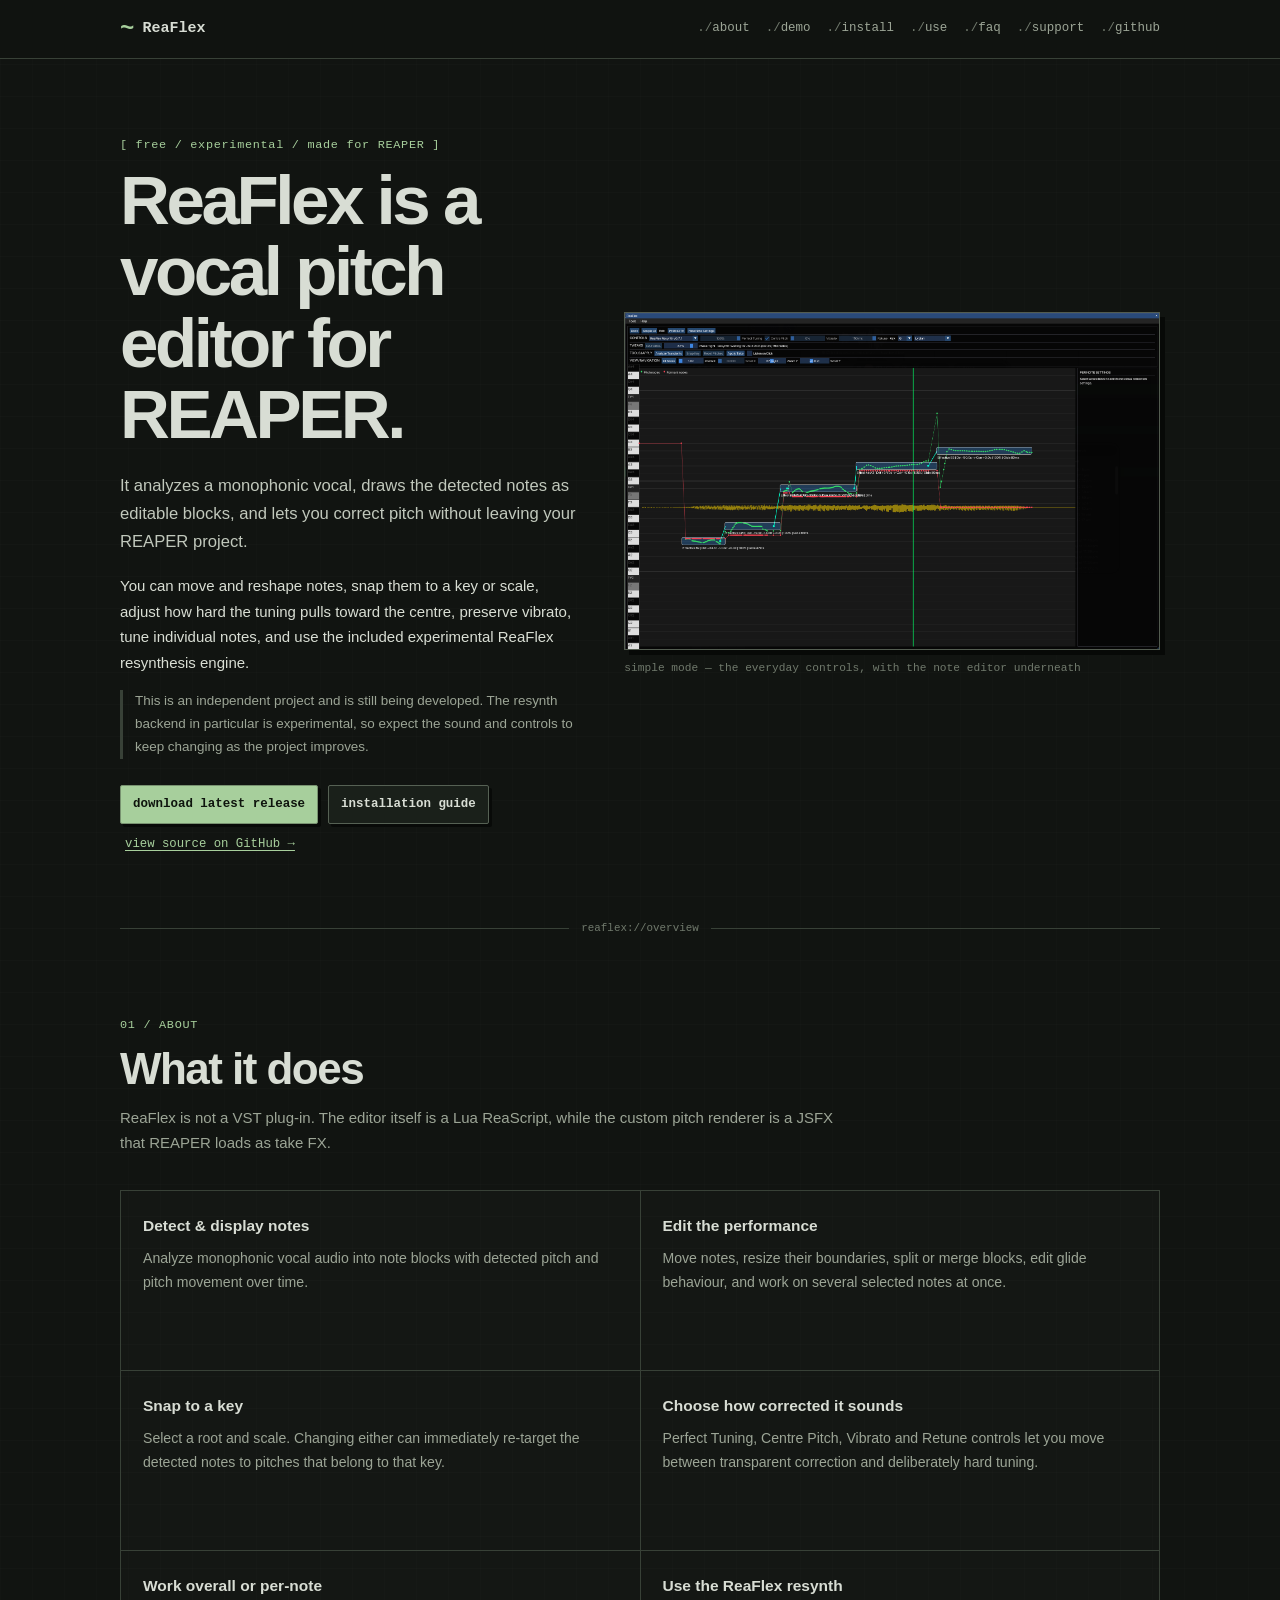
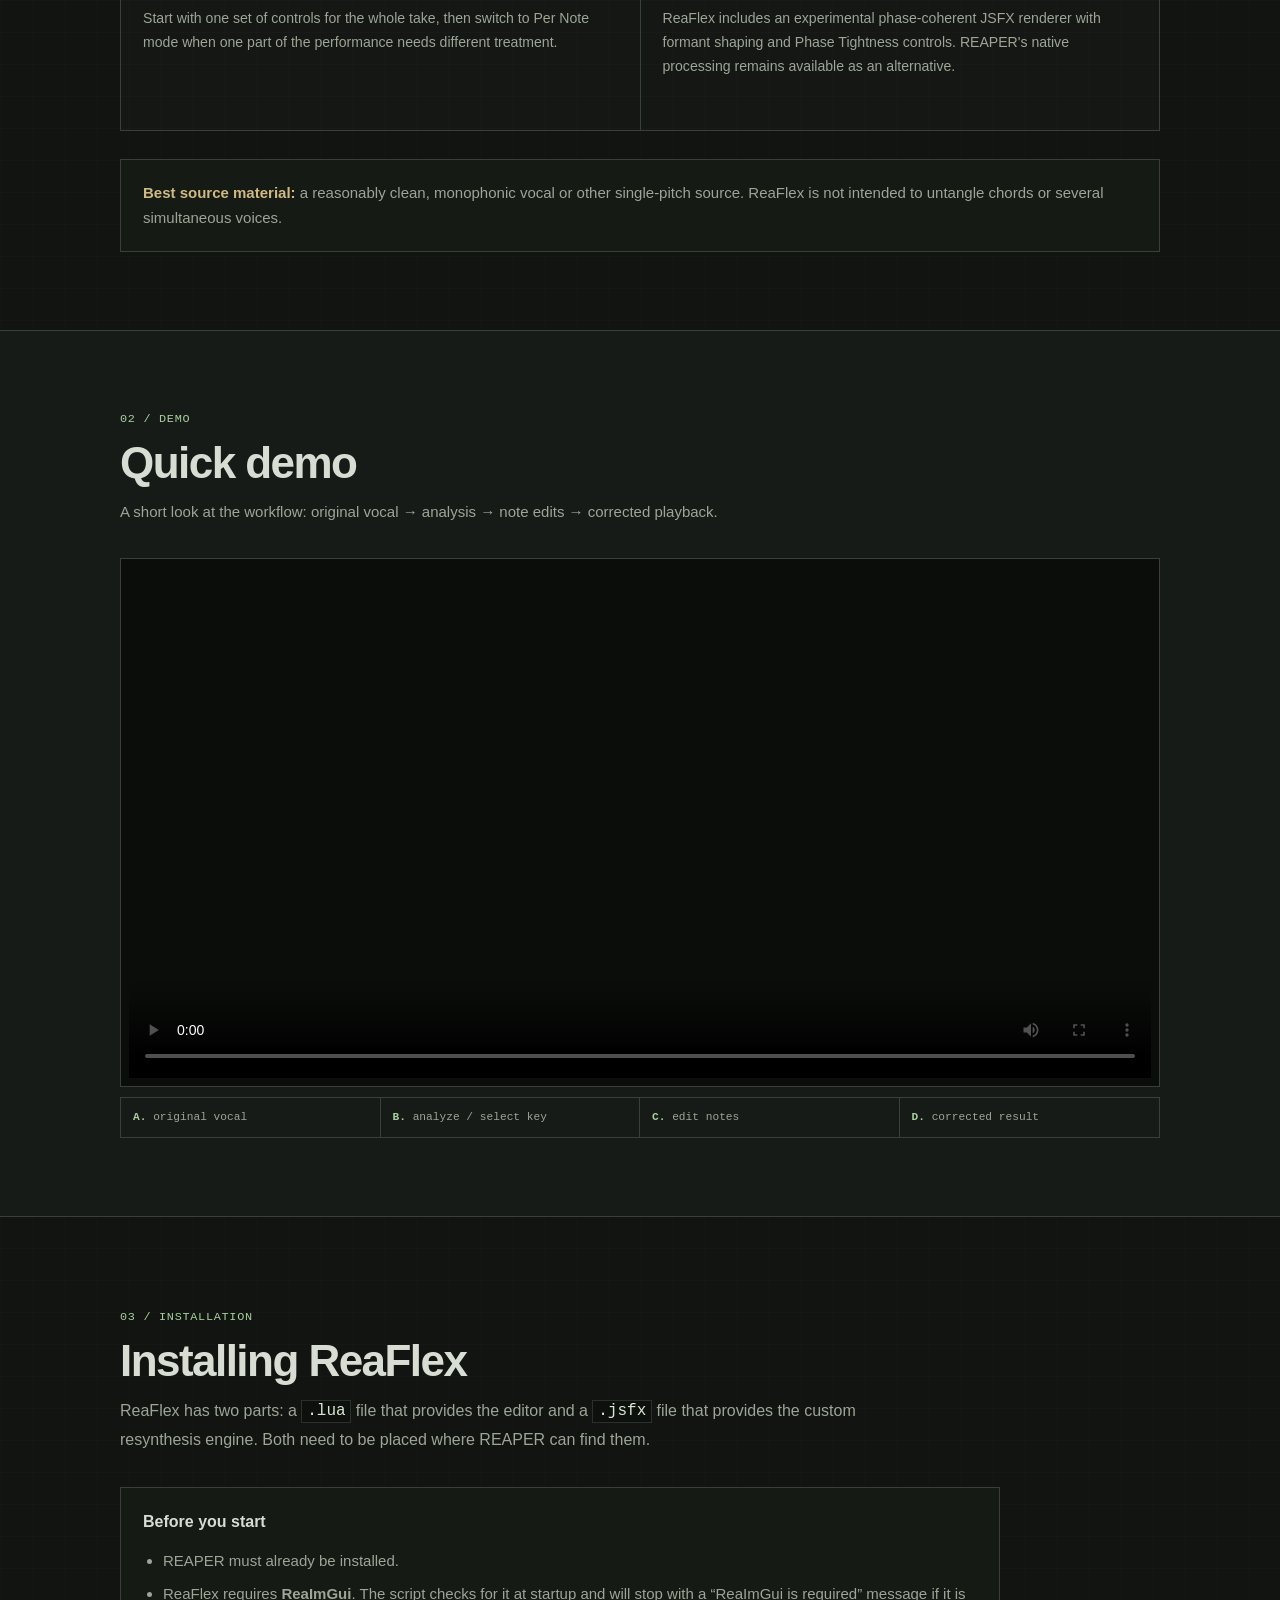
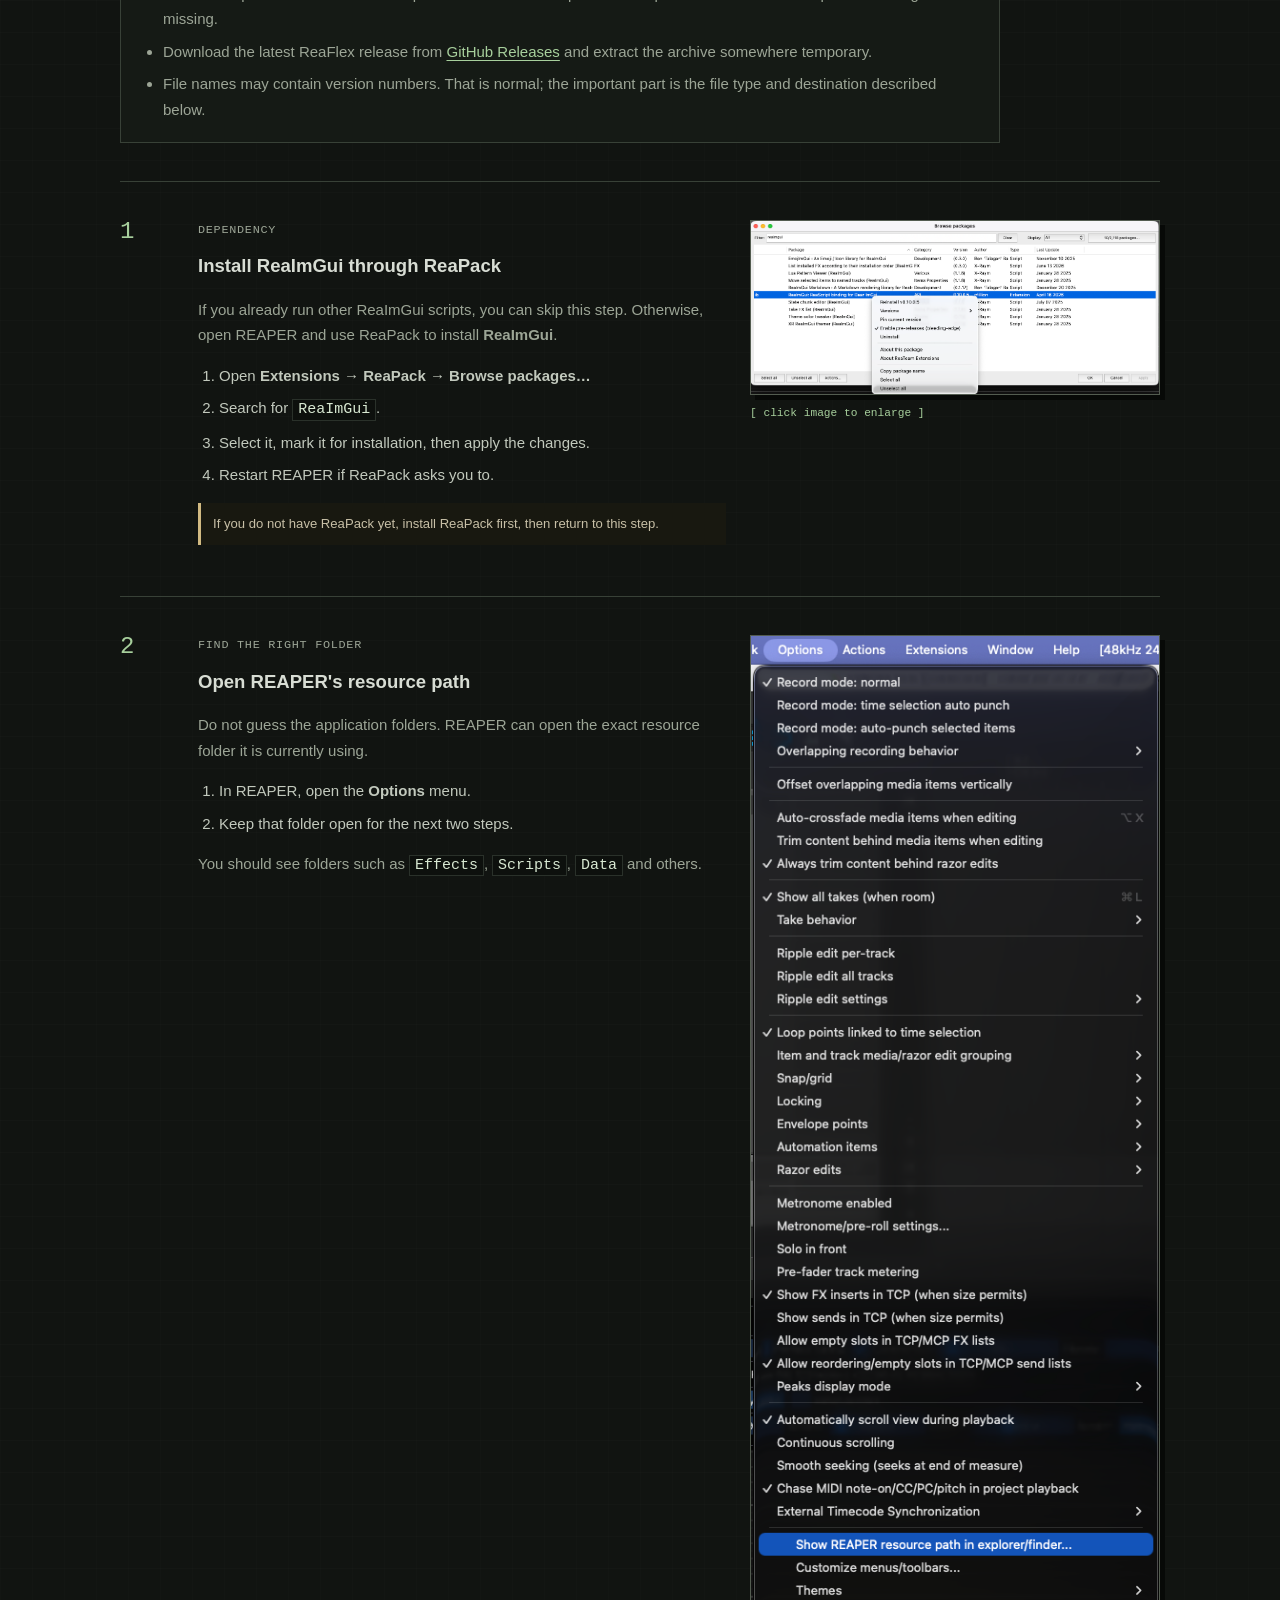
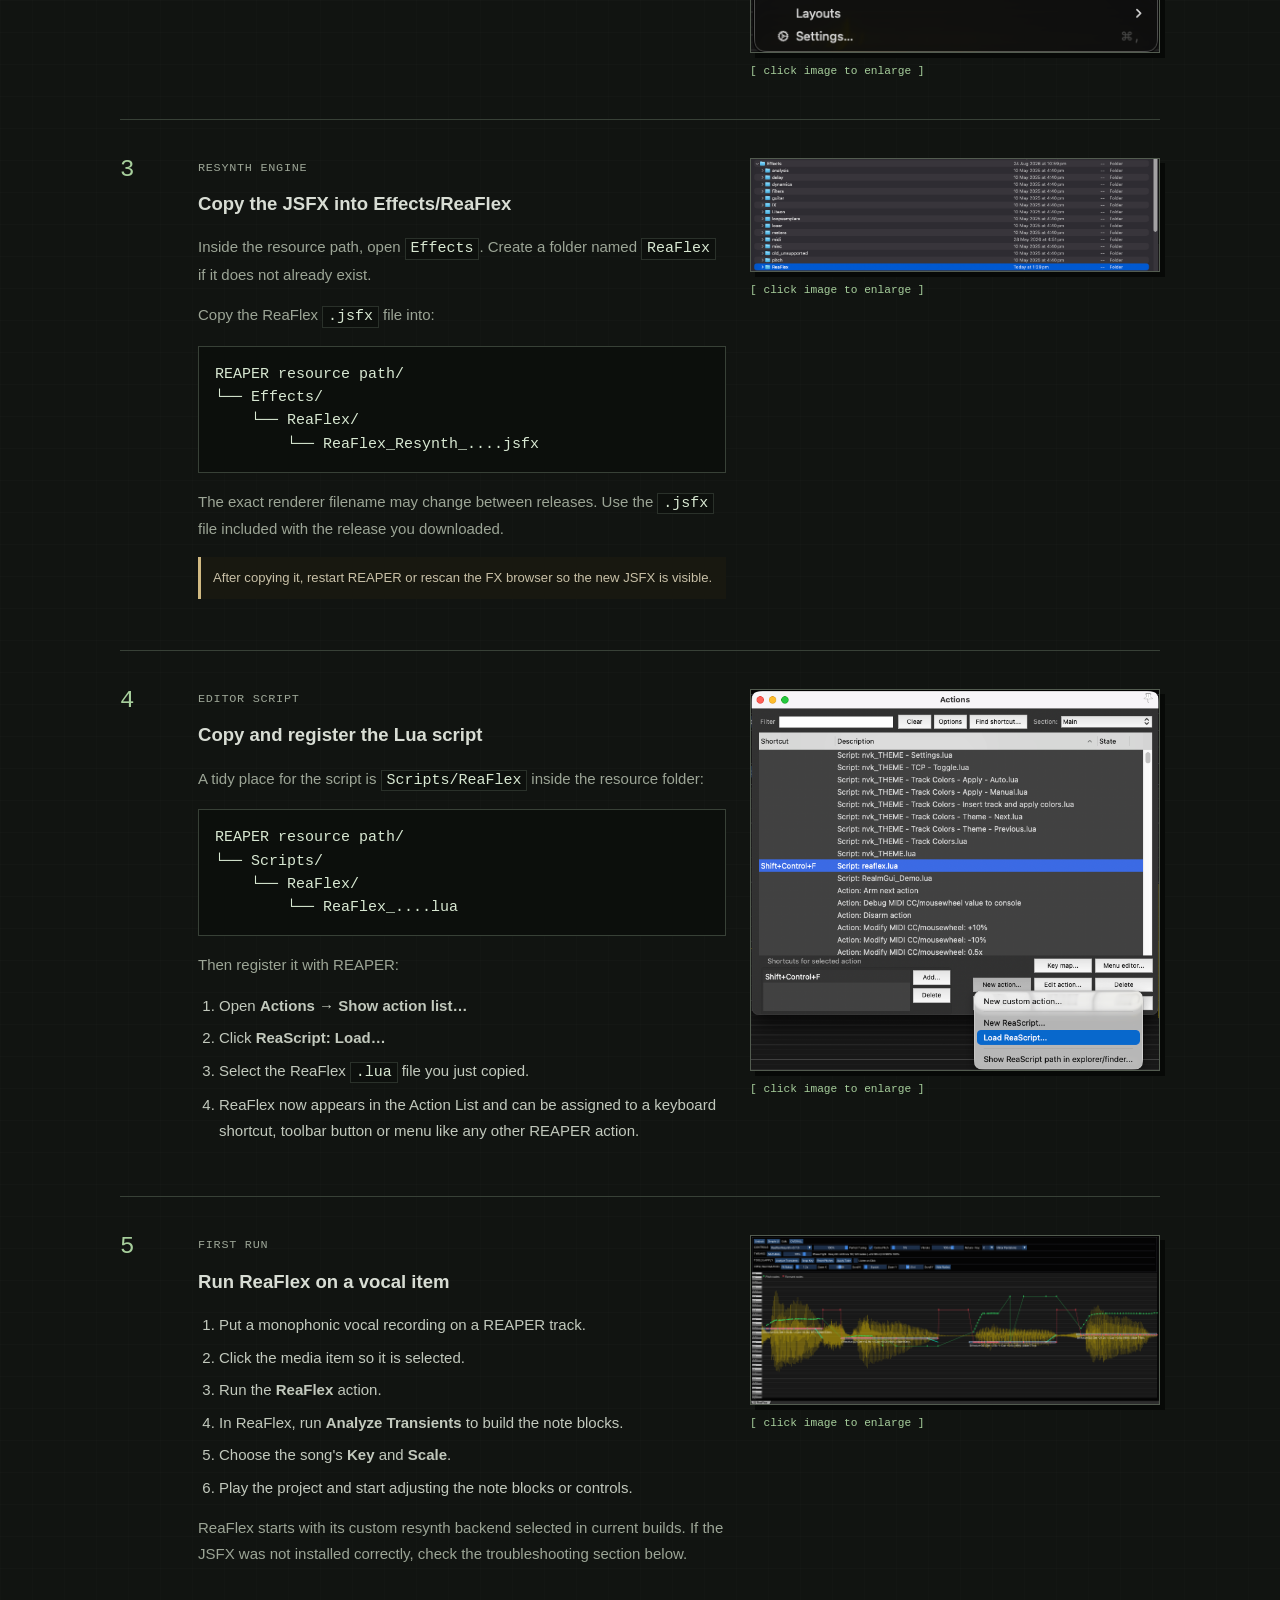
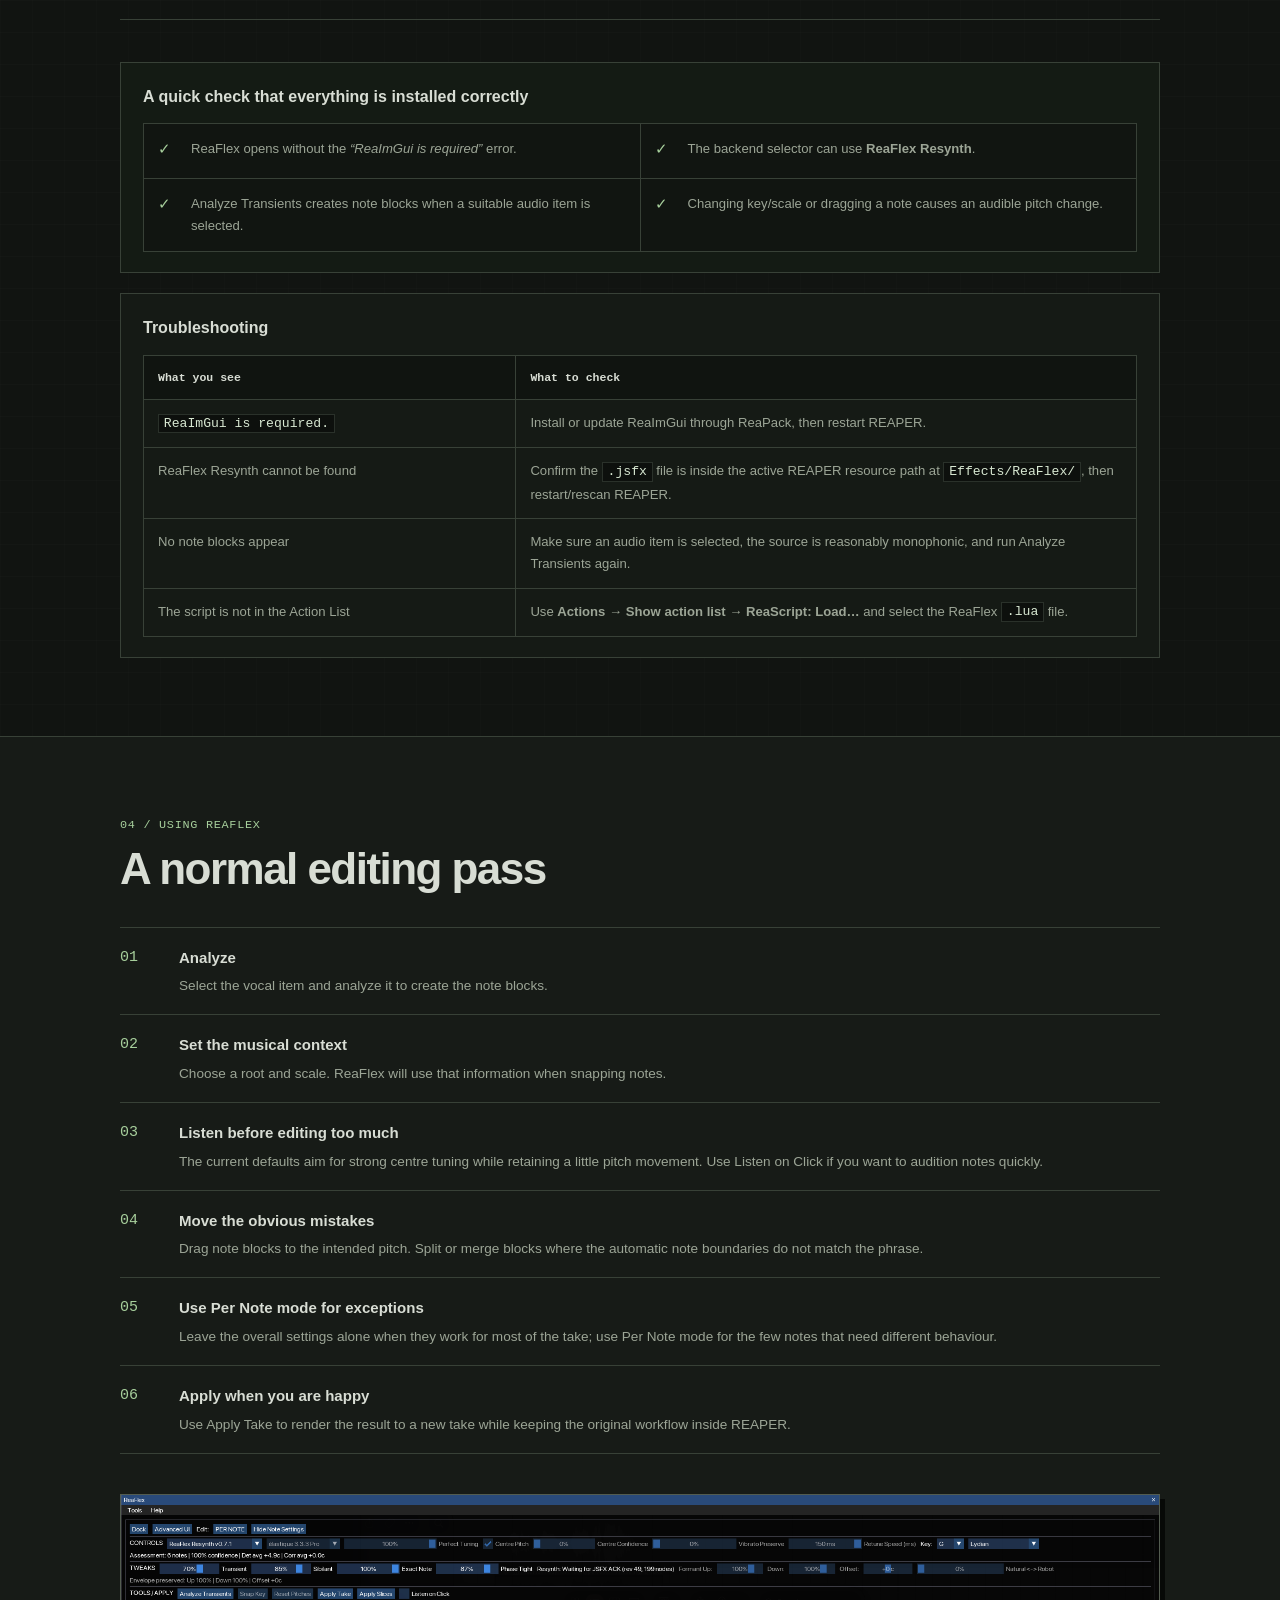
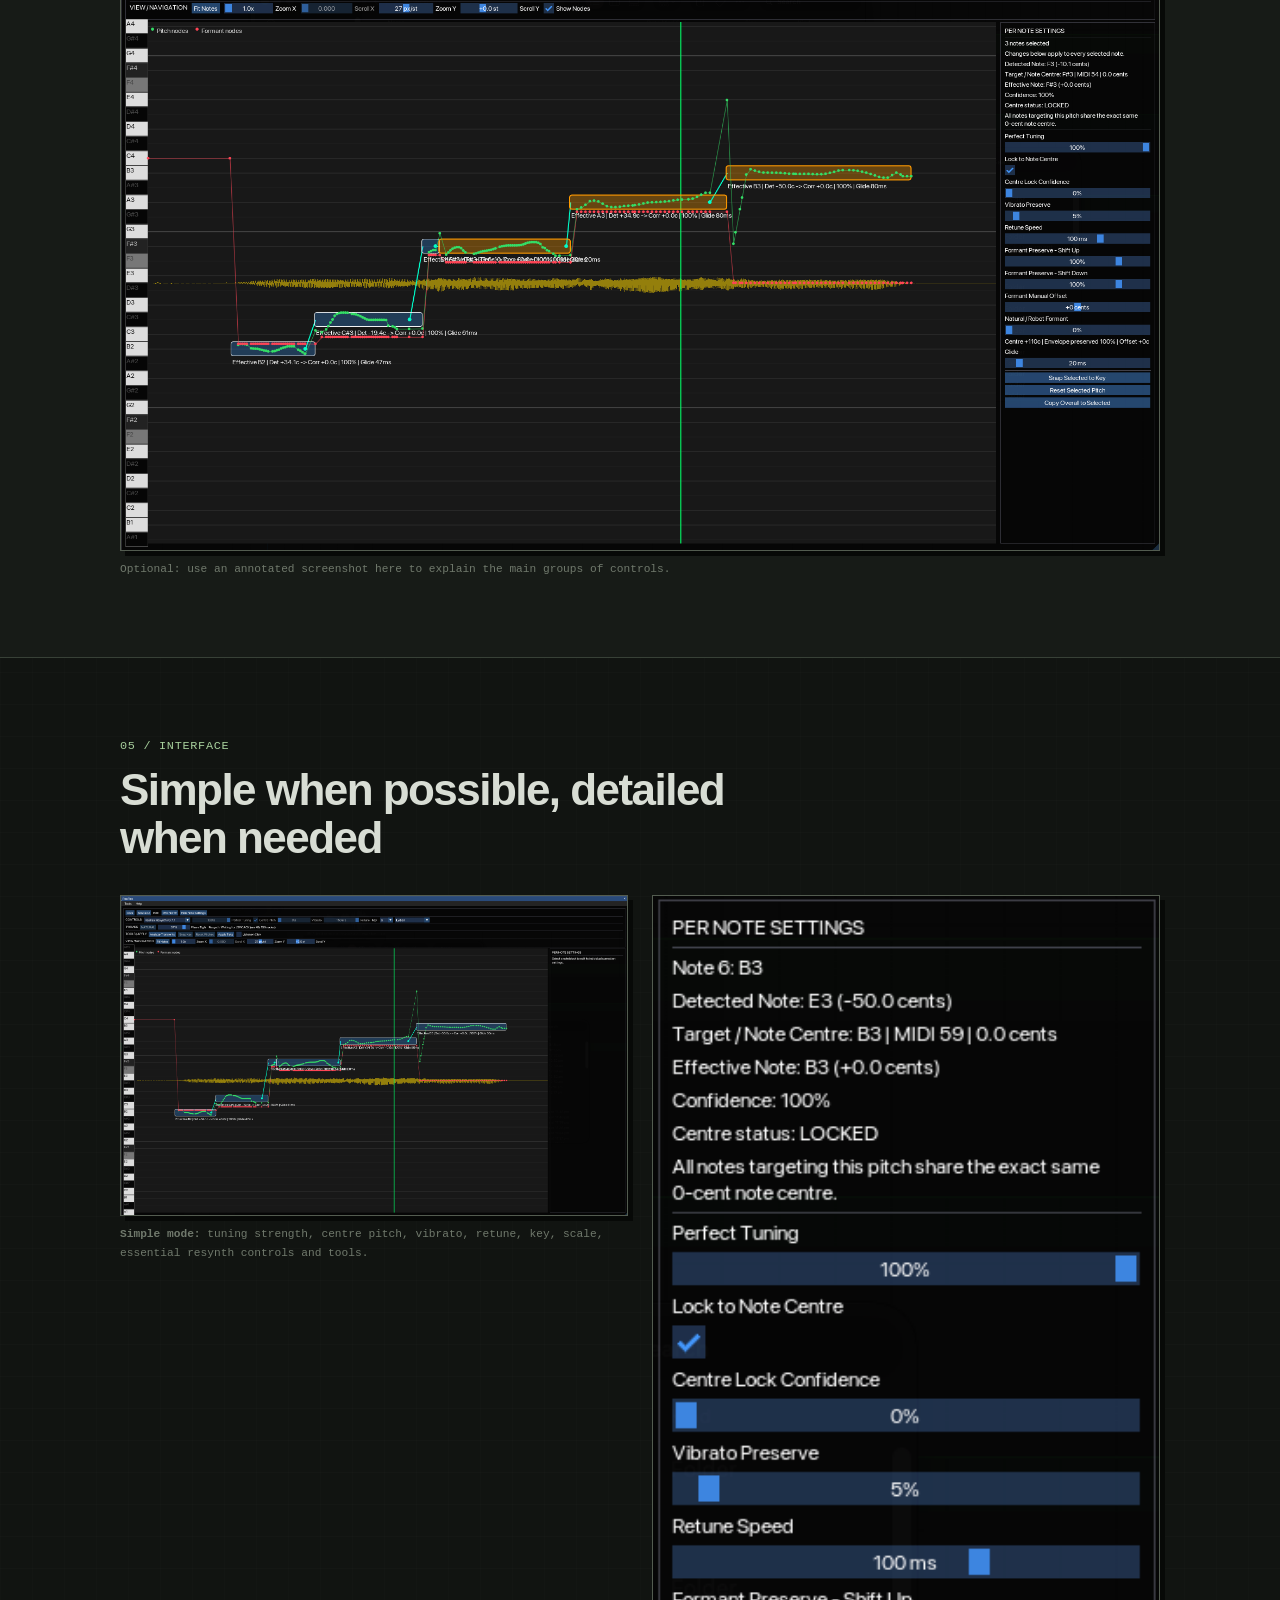
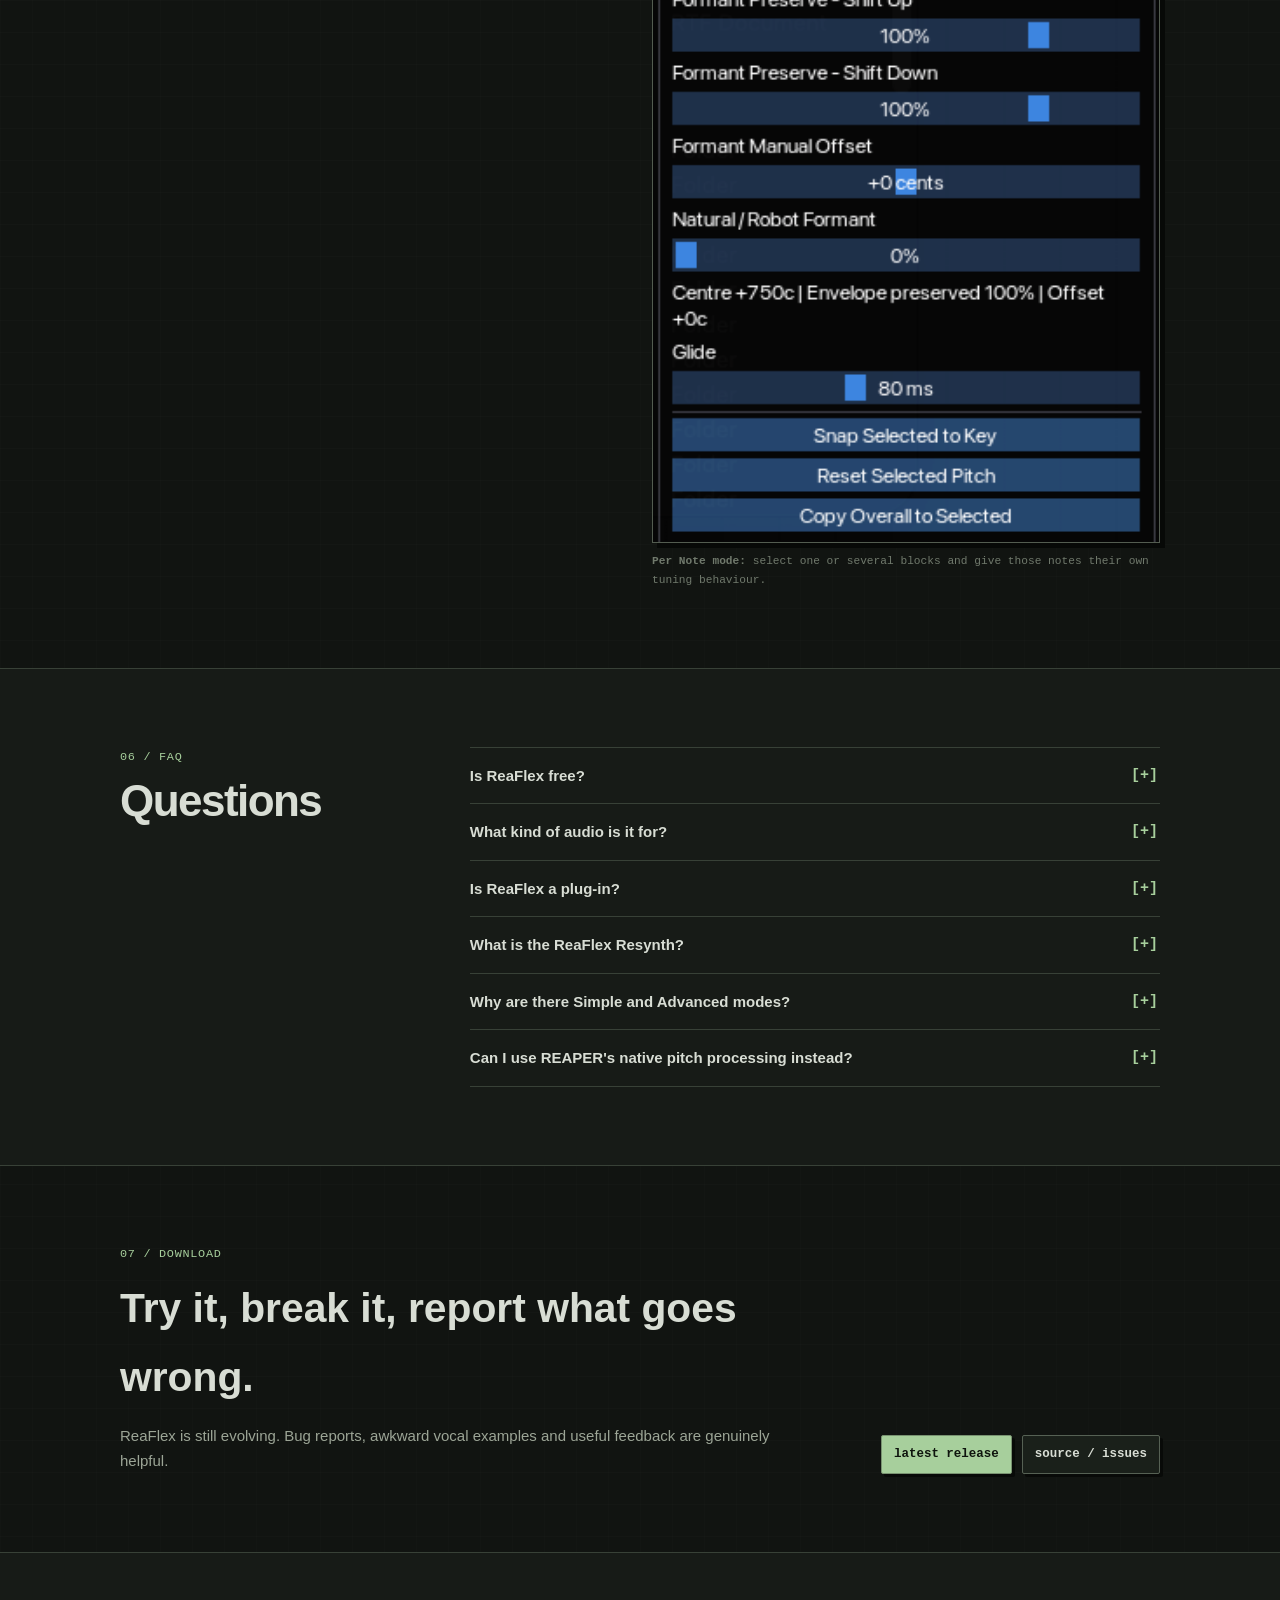
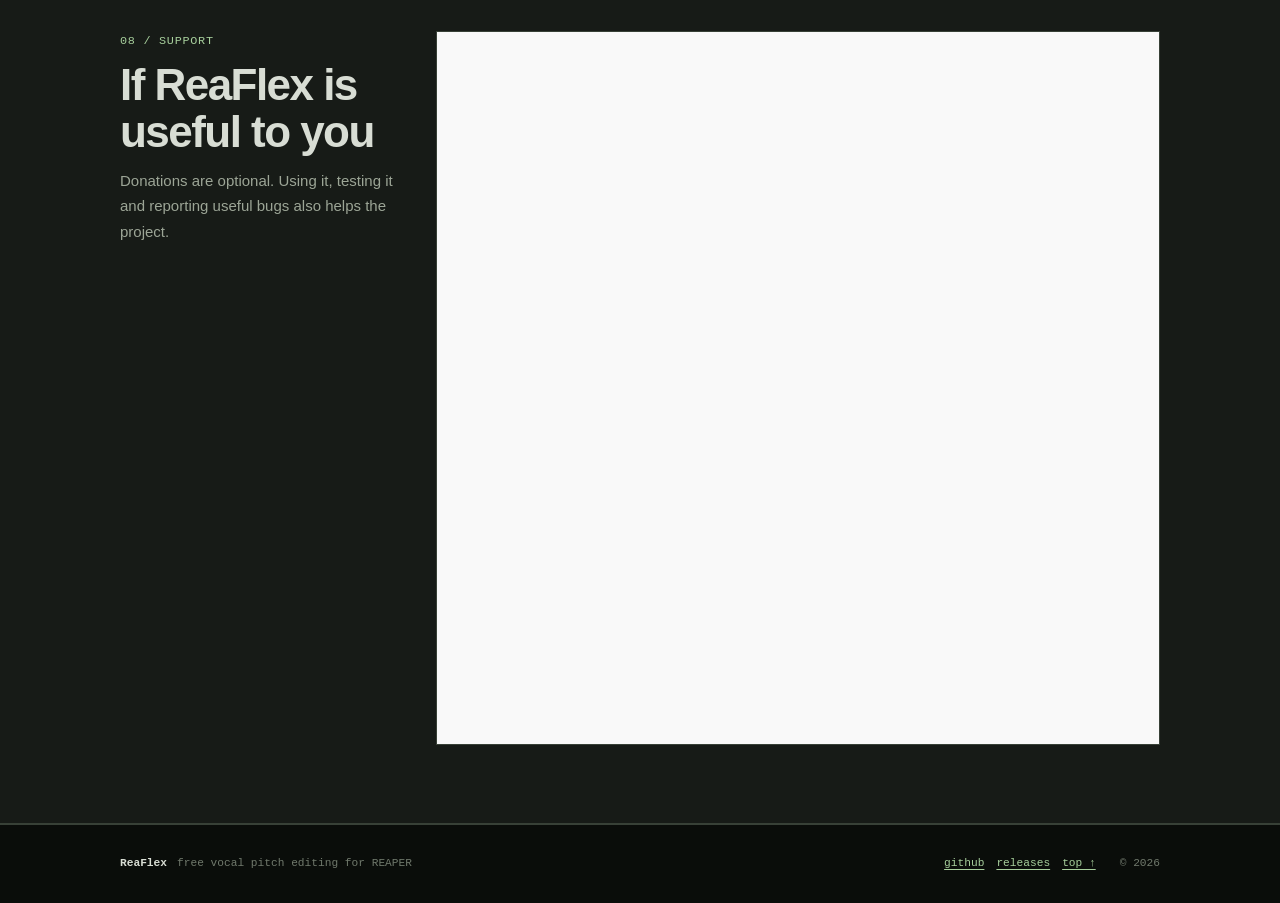
==== commit e3330e1c: "Add files via upload" ====
--- a/index.html
+++ b/index.html
@@ -3,19 +3,18 @@
 <head>
   <meta charset="utf-8" />
   <meta name="viewport" content="width=device-width, initial-scale=1" />
-  <meta name="theme-color" content="#0b1017" />
-
-  <title>ReaFlex — Natural Vocal Tuning for REAPER</title>
+  <meta name="theme-color" content="#101310" />
+
+  <title>ReaFlex — free vocal pitch editing for REAPER</title>
   <meta
     name="description"
-    content="ReaFlex is a visual vocal tuning and pitch-shaping tool for REAPER with note editing, key/scale snapping, per-note controls, and an experimental custom resynthesis engine."
+    content="ReaFlex is a free, experimental vocal pitch editor for REAPER. Analyze monophonic vocals, edit note blocks, snap to key, preserve vibrato, and use the ReaFlex resynth backend."
   />
 
-  <!-- Replace these once you know your final GitHub Pages URL. -->
-  <meta property="og:title" content="ReaFlex — Natural Vocal Tuning for REAPER" />
+  <meta property="og:title" content="ReaFlex — free vocal pitch editing for REAPER" />
   <meta
     property="og:description"
-    content="Visual vocal tuning, note editing, key/scale snapping, per-note controls, and custom resynthesis for REAPER."
+    content="A free ReaScript + JSFX project for visual vocal pitch editing inside REAPER."
   />
   <meta property="og:type" content="website" />
 
@@ -23,630 +22,789 @@
 </head>
 
 <body>
-  <a class="skip-link" href="#main">Skip to content</a>
+  <a class="skip-link" href="#main">skip to content</a>
 
   <header class="site-header" id="top">
-    <div class="nav-shell">
-      <a class="brand" href="#top" aria-label="ReaFlex home">
-        <span class="brand-mark" aria-hidden="true">
-          <svg viewBox="0 0 40 40" role="img">
-            <path d="M5 21h5l3-10 5 19 4-14 4 9 3-7 3 3h3" />
-          </svg>
-        </span>
-        <span>ReaFlex</span>
+    <div class="page nav-row">
+      <a class="wordmark" href="#top" aria-label="ReaFlex home">
+        <span class="wordmark-wave" aria-hidden="true">~</span>
+        ReaFlex
       </a>
 
       <button class="menu-toggle" type="button" aria-expanded="false" aria-controls="site-nav">
-        <span></span><span></span><span></span>
-        <span class="sr-only">Toggle navigation</span>
+        menu
       </button>
 
-      <nav id="site-nav" class="site-nav" aria-label="Primary navigation">
-        <a href="#features">Features</a>
-        <a href="#demo">Demo</a>
-        <a href="#install">Install</a>
-        <a href="#guide">How to use</a>
-        <a href="#faq">FAQ</a>
-        <a href="#support">Support</a>
-        <a class="nav-cta" href="#download">Download</a>
+      <nav class="site-nav" id="site-nav" aria-label="Primary navigation">
+        <a href="#about">about</a>
+        <a href="#demo">demo</a>
+        <a href="#install">install</a>
+        <a href="#guide">use</a>
+        <a href="#faq">faq</a>
+        <a href="#support">support</a>
+        <a href="https://github.com/amicodingwell/reaflex">github</a>
       </nav>
     </div>
   </header>
 
   <main id="main">
-    <section class="hero section">
-      <div class="hero-glow hero-glow-a"></div>
-      <div class="hero-glow hero-glow-b"></div>
-
-      <div class="container hero-grid">
-        <div class="hero-copy reveal">
-          <div class="eyebrow">
-            <span class="status-dot"></span>
-            Vocal tuning for REAPER
-          </div>
-
-          <h1>
-            FREE Natural vocal tuning,
-            <span class="gradient-text">inside REAPER.</span>
-          </h1>
-
-          <p class="hero-lede">
-            ReaFlex turns monophonic vocal audio into editable note blocks so you can
-            correct pitch, snap performances to a key, preserve expressive movement,
-            and fine-tune individual notes without leaving REAPER.
+    <section class="hero page">
+      <div class="hero-copy">
+        <p class="kicker">[ free / experimental / made for REAPER ]</p>
+
+        <h1>ReaFlex is a vocal pitch editor for REAPER.</h1>
+
+        <p class="lede">
+          It analyzes a monophonic vocal, draws the detected notes as editable blocks,
+          and lets you correct pitch without leaving your REAPER project.
+        </p>
+
+        <p>
+          You can move and reshape notes, snap them to a key or scale, adjust how hard
+          the tuning pulls toward the centre, preserve vibrato, tune individual notes,
+          and use the included experimental ReaFlex resynthesis engine.
+        </p>
+
+        <p class="small-note">
+          This is an independent project and is still being developed. The resynth
+          backend in particular is experimental, so expect the sound and controls to
+          keep changing as the project improves.
+        </p>
+
+        <div class="hero-actions">
+          <a class="button primary" href="https://github.com/amicodingwell/reaflex/releases">
+            download latest release
+          </a>
+          <a class="button" href="#install">installation guide</a>
+          <a class="text-link" href="https://github.com/amicodingwell/reaflex">view source on GitHub →</a>
+        </div>
+      </div>
+
+      <figure class="hero-shot">
+        <img
+          src="assets/screenshots/simple-mode.png"
+          alt="ReaFlex Simple mode interface inside REAPER"
+          loading="eager"
+          decoding="async"
+        />
+        <figcaption>
+          simple mode — the everyday controls, with the note editor underneath
+        </figcaption>
+      </figure>
+    </section>
+
+    <div class="rule page" aria-hidden="true">
+      <span>reaflex://overview</span>
+    </div>
+
+    <section class="section page" id="about">
+      <header class="section-head">
+        <p class="section-id">01 / ABOUT</p>
+        <h2>What it does</h2>
+        <p>
+          ReaFlex is not a VST plug-in. The editor itself is a Lua ReaScript, while the
+          custom pitch renderer is a JSFX that REAPER loads as take FX.
+        </p>
+      </header>
+
+      <div class="plain-grid">
+        <article>
+          <h3>Detect & display notes</h3>
+          <p>
+            Analyze monophonic vocal audio into note blocks with detected pitch and
+            pitch movement over time.
           </p>
-
-          <div class="hero-actions">
-            <!-- Replace #download with your GitHub Releases URL when ready. -->
-            <a class="button button-primary" href="#download">
-              Download ReaFlex
-              <span aria-hidden="true">↓</span>
-            </a>
-
-            <a class="button button-secondary" href="#demo">
-              Watch quick demo
-              <span aria-hidden="true">▶</span>
-            </a>
-          </div>
-
-          <div class="hero-meta" aria-label="Project highlights">
-            <span>Visual note editing</span>
-            <span>Per-note controls</span>
-            <span>Key & scale snapping</span>
-            <span>Custom resynth backend</span>
-          </div>
+        </article>
+
+        <article>
+          <h3>Edit the performance</h3>
+          <p>
+            Move notes, resize their boundaries, split or merge blocks, edit glide
+            behaviour, and work on several selected notes at once.
+          </p>
+        </article>
+
+        <article>
+          <h3>Snap to a key</h3>
+          <p>
+            Select a root and scale. Changing either can immediately re-target the
+            detected notes to pitches that belong to that key.
+          </p>
+        </article>
+
+        <article>
+          <h3>Choose how corrected it sounds</h3>
+          <p>
+            Perfect Tuning, Centre Pitch, Vibrato and Retune controls let you move
+            between transparent correction and deliberately hard tuning.
+          </p>
+        </article>
+
+        <article>
+          <h3>Work overall or per-note</h3>
+          <p>
+            Start with one set of controls for the whole take, then switch to Per Note
+            mode when one part of the performance needs different treatment.
+          </p>
+        </article>
+
+        <article>
+          <h3>Use the ReaFlex resynth</h3>
+          <p>
+            ReaFlex includes an experimental phase-coherent JSFX renderer with formant
+            shaping and Phase Tightness controls. REAPER's native processing remains
+            available as an alternative.
+          </p>
+        </article>
+      </div>
+
+      <div class="note-box">
+        <strong>Best source material:</strong>
+        a reasonably clean, monophonic vocal or other single-pitch source. ReaFlex is
+        not intended to untangle chords or several simultaneous voices.
+      </div>
+    </section>
+
+    <section class="section band" id="demo">
+      <div class="page">
+        <header class="section-head">
+          <p class="section-id">02 / DEMO</p>
+          <h2>Quick demo</h2>
+          <p>
+            A short look at the workflow: original vocal → analysis → note edits →
+            corrected playback.
+          </p>
+        </header>
+
+        <div class="video-frame">
+          <video controls preload="metadata" poster="assets/screenshots/video-poster.jpg">
+            <source src="assets/video/demo.mp4" type="video/mp4" />
+            Your browser does not support HTML video.
+          </video>
         </div>
 
-        <div class="hero-visual reveal reveal-delay">
-          <figure class="hero-screenshot">
+        <div class="demo-key">
+          <span><b>A.</b> original vocal</span>
+          <span><b>B.</b> analyze / select key</span>
+          <span><b>C.</b> edit notes</span>
+          <span><b>D.</b> corrected result</span>
+        </div>
+      </div>
+    </section>
+
+    <section class="section page install-section" id="install">
+      <header class="section-head install-intro">
+        <p class="section-id">03 / INSTALLATION</p>
+        <h2>Installing ReaFlex</h2>
+        <p class="install-lede">
+          ReaFlex has two parts: a <code>.lua</code> file that provides the editor and a
+          <code>.jsfx</code> file that provides the custom resynthesis engine. Both need
+          to be placed where REAPER can find them.
+        </p>
+      </header>
+
+      <div class="before-you-start">
+        <h3>Before you start</h3>
+        <ul>
+          <li>REAPER must already be installed.</li>
+          <li>
+            ReaFlex requires <strong>ReaImGui</strong>. The script checks for it at
+            startup and will stop with a “ReaImGui is required” message if it is
+            missing.
+          </li>
+          <li>
+            Download the latest ReaFlex release from
+            <a href="https://github.com/amicodingwell/reaflex/releases">GitHub Releases</a>
+            and extract the archive somewhere temporary.
+          </li>
+          <li>
+            File names may contain version numbers. That is normal; the important part
+            is the file type and destination described below.
+          </li>
+        </ul>
+      </div>
+
+      <div class="install-steps">
+        <article class="install-step">
+          <div class="step-number">1</div>
+
+          <div class="step-copy">
+            <p class="step-label">DEPENDENCY</p>
+            <h3>Install ReaImGui through ReaPack</h3>
+            <p>
+              If you already run other ReaImGui scripts, you can skip this step.
+              Otherwise, open REAPER and use ReaPack to install <strong>ReaImGui</strong>.
+            </p>
+
+            <ol class="substeps">
+              <li>Open <strong>Extensions → ReaPack → Browse packages…</strong></li>
+              <li>Search for <code>ReaImGui</code>.</li>
+              <li>Select it, mark it for installation, then apply the changes.</li>
+              <li>Restart REAPER if ReaPack asks you to.</li>
+            </ol>
+
+            <p class="tip">
+              If you do not have ReaPack yet, install ReaPack first, then return to
+              this step.
+            </p>
+          </div>
+
+          <figure class="install-shot">
             <img
-              src="assets/screenshots/simple-mode.png"
-              alt="ReaFlex Simple mode interface in REAPER"
-              loading="eager"
-              decoding="async"
-            />
-            <figcaption>
-              ReaFlex Simple mode — focused controls for fast vocal tuning.
-            </figcaption>
+              src="assets/screenshots/install-01-reaimGui.png"
+              alt="ReaPack package browser showing ReaImGui"
+              loading="lazy"
+              data-fallback
+            
+              data-enlarge
+              tabindex="0"
+              role="button"
+              title="Click to enlarge"
+              aria-label="ReaPack package browser showing ReaImGui — click to enlarge"/>
+            <div class="shot-fallback">
+              <span>SCREENSHOT SLOT</span>
+              <strong>ReaPack → ReaImGui</strong>
+              <small>assets/screenshots/install-01-reaimGui.png</small>
+            </div>
+            <figcaption class="enlarge-hint">[ click image to enlarge ]</figcaption>
           </figure>
+        </article>
+
+        <article class="install-step">
+          <div class="step-number">2</div>
+
+          <div class="step-copy">
+            <p class="step-label">FIND THE RIGHT FOLDER</p>
+            <h3>Open REAPER's resource path</h3>
+            <p>
+              Do not guess the application folders. REAPER can open the exact resource
+              folder it is currently using.
+            </p>
+
+            <ol class="substeps">
+              <li>In REAPER, open the <strong>Options</strong> menu.</li>
+
+              <li>Keep that folder open for the next two steps.</li>
+            </ol>
+
+            <p>
+              You should see folders such as <code>Effects</code>, <code>Scripts</code>,
+              <code>Data</code> and others.
+            </p>
+          </div>
+
+          <figure class="install-shot">
+            <img
+              src="assets/screenshots/install-02-resource-path.png"
+              alt="REAPER Options menu showing the resource path command"
+              loading="lazy"
+              data-fallback
+            
+              data-enlarge
+              tabindex="0"
+              role="button"
+              title="Click to enlarge"
+              aria-label="REAPER Options menu showing the resource path command — click to enlarge"/>
+            <div class="shot-fallback">
+              <span>SCREENSHOT SLOT</span>
+              <small>assets/screenshots/install-02-resource-path.png</small>
+            </div>
+            <figcaption class="enlarge-hint">[ click image to enlarge ]</figcaption>
+          </figure>
+        </article>
+
+        <article class="install-step">
+          <div class="step-number">3</div>
+
+          <div class="step-copy">
+            <p class="step-label">RESYNTH ENGINE</p>
+            <h3>Copy the JSFX into Effects/ReaFlex</h3>
+            <p>
+              Inside the resource path, open <code>Effects</code>. Create a folder named
+              <code>ReaFlex</code> if it does not already exist.
+            </p>
+
+            <p>Copy the ReaFlex <code>.jsfx</code> file into:</p>
+
+            <pre><code>REAPER resource path/
+└── Effects/
+    └── ReaFlex/
+        └── ReaFlex_Resynth_....jsfx</code></pre>
+
+            <p>
+              The exact renderer filename may change between releases. Use the
+              <code>.jsfx</code> file included with the release you downloaded.
+            </p>
+
+            <p class="tip">
+              After copying it, restart REAPER or rescan the FX browser so the new JSFX
+              is visible.
+            </p>
+          </div>
+
+          <figure class="install-shot">
+            <img
+              src="assets/screenshots/install-03-jsfx-folder.png"
+              alt="ReaFlex JSFX file inside the REAPER Effects ReaFlex folder"
+              loading="lazy"
+              data-fallback
+            
+              data-enlarge
+              tabindex="0"
+              role="button"
+              title="Click to enlarge"
+              aria-label="ReaFlex JSFX file inside the REAPER Effects ReaFlex folder — click to enlarge"/>
+            <div class="shot-fallback">
+              <span>SCREENSHOT SLOT</span>
+              <strong>Effects/ReaFlex folder</strong>
+              <small>assets/screenshots/install-03-jsfx-folder.png</small>
+            </div>
+            <figcaption class="enlarge-hint">[ click image to enlarge ]</figcaption>
+          </figure>
+        </article>
+
+        <article class="install-step">
+          <div class="step-number">4</div>
+
+          <div class="step-copy">
+            <p class="step-label">EDITOR SCRIPT</p>
+            <h3>Copy and register the Lua script</h3>
+            <p>
+              A tidy place for the script is <code>Scripts/ReaFlex</code> inside the
+              resource folder:
+            </p>
+
+            <pre><code>REAPER resource path/
+└── Scripts/
+    └── ReaFlex/
+        └── ReaFlex_....lua</code></pre>
+
+            <p>Then register it with REAPER:</p>
+
+            <ol class="substeps">
+              <li>Open <strong>Actions → Show action list…</strong></li>
+              <li>Click <strong>ReaScript: Load…</strong></li>
+              <li>Select the ReaFlex <code>.lua</code> file you just copied.</li>
+              <li>
+                ReaFlex now appears in the Action List and can be assigned to a keyboard
+                shortcut, toolbar button or menu like any other REAPER action.
+              </li>
+            </ol>
+          </div>
+
+          <figure class="install-shot">
+            <img
+              src="assets/screenshots/install-04-load-reascript.png"
+              alt="REAPER Action List with the Load ReaScript button"
+              loading="lazy"
+              data-fallback
+            
+              data-enlarge
+              tabindex="0"
+              role="button"
+              title="Click to enlarge"
+              aria-label="REAPER Action List with the Load ReaScript button — click to enlarge"/>
+            <div class="shot-fallback">
+              <span>SCREENSHOT SLOT</span>
+              <strong>Action List → Load ReaScript</strong>
+              <small>assets/screenshots/install-04-load-reascript.png</small>
+            </div>
+            <figcaption class="enlarge-hint">[ click image to enlarge ]</figcaption>
+          </figure>
+        </article>
+
+        <article class="install-step">
+          <div class="step-number">5</div>
+
+          <div class="step-copy">
+            <p class="step-label">FIRST RUN</p>
+            <h3>Run ReaFlex on a vocal item</h3>
+
+            <ol class="substeps">
+              <li>Put a monophonic vocal recording on a REAPER track.</li>
+              <li>Click the media item so it is selected.</li>
+              <li>Run the <strong>ReaFlex</strong> action.</li>
+              <li>
+                In ReaFlex, run <strong>Analyze Transients</strong> to build the note
+                blocks.
+              </li>
+              <li>
+                Choose the song's <strong>Key</strong> and <strong>Scale</strong>.
+              </li>
+              <li>Play the project and start adjusting the note blocks or controls.</li>
+            </ol>
+
+            <p>
+              ReaFlex starts with its custom resynth backend selected in current builds.
+              If the JSFX was not installed correctly, check the troubleshooting section
+              below.
+            </p>
+          </div>
+
+          <figure class="install-shot">
+            <img
+              src="assets/screenshots/install-05-first-run.png"
+              alt="ReaFlex open on a selected vocal with analyzed notes"
+              loading="lazy"
+              data-fallback
+            
+              data-enlarge
+              tabindex="0"
+              role="button"
+              title="Click to enlarge"
+              aria-label="ReaFlex open on a selected vocal with analyzed notes — click to enlarge"/>
+            <div class="shot-fallback">
+              <span>SCREENSHOT SLOT</span>
+              <strong>First successful analysis</strong>
+              <small>assets/screenshots/install-05-first-run.png</small>
+            </div>
+            <figcaption class="enlarge-hint">[ click image to enlarge ]</figcaption>
+          </figure>
+        </article>
+      </div>
+
+      <section class="verify-box" aria-labelledby="verify-title">
+        <h3 id="verify-title">A quick check that everything is installed correctly</h3>
+
+        <div class="verify-grid">
+          <div>
+            <span class="check">✓</span>
+            <p>
+              ReaFlex opens without the <em>“ReaImGui is required”</em> error.
+            </p>
+          </div>
+
+          <div>
+            <span class="check">✓</span>
+            <p>
+              The backend selector can use <strong>ReaFlex Resynth</strong>.
+            </p>
+          </div>
+
+          <div>
+            <span class="check">✓</span>
+            <p>
+              Analyze Transients creates note blocks when a suitable audio item is
+              selected.
+            </p>
+          </div>
+
+          <div>
+            <span class="check">✓</span>
+            <p>
+              Changing key/scale or dragging a note causes an audible pitch change.
+            </p>
+          </div>
         </div>
-      </div>
+      </section>
+
+      <section class="troubleshooting">
+        <h3>Troubleshooting</h3>
+
+        <div class="trouble-table">
+          <div class="trouble-row trouble-head">
+            <span>What you see</span>
+            <span>What to check</span>
+          </div>
+
+          <div class="trouble-row">
+            <span><code>ReaImGui is required.</code></span>
+            <span>
+              Install or update ReaImGui through ReaPack, then restart REAPER.
+            </span>
+          </div>
+
+          <div class="trouble-row">
+            <span>ReaFlex Resynth cannot be found</span>
+            <span>
+              Confirm the <code>.jsfx</code> file is inside the active REAPER resource
+              path at <code>Effects/ReaFlex/</code>, then restart/rescan REAPER.
+            </span>
+          </div>
+
+          <div class="trouble-row">
+            <span>No note blocks appear</span>
+            <span>
+              Make sure an audio item is selected, the source is reasonably monophonic,
+              and run Analyze Transients again.
+            </span>
+          </div>
+
+          <div class="trouble-row">
+            <span>The script is not in the Action List</span>
+            <span>
+              Use <strong>Actions → Show action list → ReaScript: Load…</strong> and
+              select the ReaFlex <code>.lua</code> file.
+            </span>
+          </div>
+        </div>
+      </section>
     </section>
 
-    <section class="trust-strip" aria-label="ReaFlex workflow">
-      <div class="container trust-grid">
-        <div>
-          <strong>1.</strong>
-          <span>Analyze</span>
-        </div>
-        <div>
-          <strong>2.</strong>
-          <span>Edit notes</span>
-        </div>
-        <div>
-          <strong>3.</strong>
-          <span>Tune & shape</span>
-        </div>
-        <div>
-          <strong>4.</strong>
-          <span>Apply in REAPER</span>
-        </div>
-      </div>
-    </section>
-
-    <section class="section" id="features">
-      <div class="container">
-        <div class="section-heading reveal">
-          <span class="eyebrow">What ReaFlex does</span>
-          <h2>Pitch correction without hiding the performance.</h2>
-          <p>
-            ReaFlex gives you a note-based editing workflow for vocals while keeping
-            detailed control over tuning strength, timing, vibrato, formants and output.
-          </p>
-        </div>
-
-        <div class="feature-grid">
-          <article class="feature-card reveal">
-            <div class="icon-box" aria-hidden="true">♪</div>
-            <h3>Visual note editing</h3>
-            <p>
-              Analyze monophonic vocals into editable note blocks and move, resize,
-              split, merge and shape notes directly in the ReaFlex editor.
-            </p>
+    <section class="section band" id="guide">
+      <div class="page">
+        <header class="section-head">
+          <p class="section-id">04 / USING REAFLEX</p>
+          <h2>A normal editing pass</h2>
+        </header>
+
+        <div class="usage-list">
+          <article>
+            <span>01</span>
+            <div>
+              <h3>Analyze</h3>
+              <p>Select the vocal item and analyze it to create the note blocks.</p>
+            </div>
           </article>
 
-          <article class="feature-card reveal">
-            <div class="icon-box" aria-hidden="true">◎</div>
-            <h3>Centre-pitch correction</h3>
-            <p>
-              Pull sharp and flat notes toward the exact centre of the intended pitch,
-              with adjustable correction strength, confidence and retune speed.
-            </p>
+          <article>
+            <span>02</span>
+            <div>
+              <h3>Set the musical context</h3>
+              <p>
+                Choose a root and scale. ReaFlex will use that information when snapping
+                notes.
+              </p>
+            </div>
           </article>
 
-          <article class="feature-card reveal">
-            <div class="icon-box" aria-hidden="true">♯</div>
-            <h3>Key & scale snapping</h3>
-            <p>
-              Choose a root and scale, then snap the current note targets into the
-              musical context of the song.
-            </p>
+          <article>
+            <span>03</span>
+            <div>
+              <h3>Listen before editing too much</h3>
+              <p>
+                The current defaults aim for strong centre tuning while retaining a
+                little pitch movement. Use Listen on Click if you want to audition notes
+                quickly.
+              </p>
+            </div>
           </article>
 
-          <article class="feature-card reveal">
-            <div class="icon-box" aria-hidden="true">≈</div>
-            <h3>Vibrato preservation</h3>
-            <p>
-              Decide how much natural movement remains after correction instead of
-              flattening every note into a static line.
-            </p>
+          <article>
+            <span>04</span>
+            <div>
+              <h3>Move the obvious mistakes</h3>
+              <p>
+                Drag note blocks to the intended pitch. Split or merge blocks where the
+                automatic note boundaries do not match the phrase.
+              </p>
+            </div>
           </article>
 
-          <article class="feature-card reveal">
-            <div class="icon-box" aria-hidden="true">↕</div>
-            <h3>Per-note control</h3>
-            <p>
-              Switch from overall settings to per-note editing for notes that need
-              different tuning, timing or tonal treatment.
-            </p>
+          <article>
+            <span>05</span>
+            <div>
+              <h3>Use Per Note mode for exceptions</h3>
+              <p>
+                Leave the overall settings alone when they work for most of the take;
+                use Per Note mode for the few notes that need different behaviour.
+              </p>
+            </div>
           </article>
 
-          <article class="feature-card reveal">
-            <div class="icon-box" aria-hidden="true">◫</div>
-            <h3>Simple & Advanced modes</h3>
-            <p>
-              Start with the highest-utility controls, then reveal detailed formant,
-              resynth, analysis and navigation settings when you need them.
-            </p>
-          </article>
-
-          <article class="feature-card reveal">
-            <div class="icon-box" aria-hidden="true">∿</div>
-            <h3>ReaFlex Resynth</h3>
-            <p>
-              Use the experimental phase-coherent resynthesis backend for custom pitch
-              processing, including adjustable Phase Tightness and natural/robotic tone.
-            </p>
-          </article>
-
-          <article class="feature-card reveal">
-            <div class="icon-box" aria-hidden="true">▶</div>
-            <h3>Click-to-audition</h3>
-            <p>
-              Optionally listen to a corrected note directly from the editor when you
-              click it, making small tuning decisions faster.
-            </p>
+          <article>
+            <span>06</span>
+            <div>
+              <h3>Apply when you are happy</h3>
+              <p>
+                Use Apply Take to render the result to a new take while keeping the
+                original workflow inside REAPER.
+              </p>
+            </div>
           </article>
         </div>
+
+        <figure class="wide-shot">
+          <img
+            src="assets/screenshots/advanced-mode.png"
+            alt="ReaFlex Advanced mode"
+            loading="lazy"
+            data-fallback
+          />
+          <div class="shot-fallback">
+            <span>SCREENSHOT SLOT</span>
+            <strong>Advanced mode / annotated controls</strong>
+            <small>assets/screenshots/advanced-mode.png</small>
+          </div>
+          <figcaption>
+            Optional: use an annotated screenshot here to explain the main groups of
+            controls.
+          </figcaption>
+        </figure>
       </div>
     </section>
 
-    <section class="section demo-section" id="demo">
-      <div class="container">
-        <div class="section-heading reveal">
-          <span class="eyebrow">Quick demo</span>
-          <h2>Hear what changes, not just what the controls do.</h2>
-
-        </div>
-
-        <div class="media-panel reveal">
-       
-
-          <video controls preload="metadata" poster="assets/screenshots/video-poster.jpg">
-            <source src="assets/video/demo.mp4" type="video/mp4">
-            Your browser does not support HTML video.
-          </video>
-         
-
-        <div class="demo-points">
-          <div>
-            <strong>Before</strong>
-            <span>Original monophonic vocal</span>
-          </div>
-          <div>
-            <strong>Edit</strong>
-            <span>Analyze, snap and fine-tune notes</span>
-          </div>
-          <div>
-            <strong>After</strong>
-            <span>Hear the corrected vocal in context</span>
-          </div>
-        </div>
+    <section class="section page" id="interface">
+      <header class="section-head">
+        <p class="section-id">05 / INTERFACE</p>
+        <h2>Simple when possible, detailed when needed</h2>
+      </header>
+
+      <div class="screen-pair">
+        <figure>
+          <img
+            src="assets/screenshots/simple-mode.png"
+            alt="ReaFlex Simple mode"
+            loading="lazy"
+            data-fallback
+          />
+          <div class="shot-fallback">
+            <span>SCREENSHOT SLOT</span>
+            <strong>Simple mode</strong>
+            <small>assets/screenshots/simple-mode.png</small>
+          </div>
+          <figcaption>
+            <b>Simple mode:</b> tuning strength, centre pitch, vibrato, retune, key,
+            scale, essential resynth controls and tools.
+          </figcaption>
+        </figure>
+
+        <figure>
+          <img
+            src="assets/screenshots/per-note.png"
+            alt="ReaFlex Per Note mode"
+            loading="lazy"
+            data-fallback
+          />
+          <div class="shot-fallback">
+            <span>SCREENSHOT SLOT</span>
+            <strong>Per Note mode</strong>
+            <small>assets/screenshots/per-note.png</small>
+          </div>
+          <figcaption>
+            <b>Per Note mode:</b> select one or several blocks and give those notes their
+            own tuning behaviour.
+          </figcaption>
+        </figure>
       </div>
     </section>
 
-    <section class="section screenshots-section">
-      <div class="container">
-        <div class="section-heading reveal">
-          <span class="eyebrow">Interface</span>
-          <h2>Show the workflow at a glance.</h2>
-        </div>
-
-        <div class="shot-grid">
-          <button
-            class="shot-card reveal"
-            type="button"
-            data-lightbox="assets/screenshots/simple-mode.png"
-            data-caption="Simple mode — the core ReaFlex controls."
-          >
-            <div class="shot-placeholder">
-              <span>01</span>
-              <strong>Simple mode screenshot</strong>
-            </div>
-            <span class="shot-copy">
-              <strong>Simple mode</strong>
-              <small>Core tuning controls without the clutter.</small>
-            </span>
-          </button>
-
-          <button
-            class="shot-card reveal"
-            type="button"
-            data-lightbox="assets/screenshots/advanced-mode.png"
-            data-caption="Advanced mode — detailed tuning and resynthesis controls."
-          >
-            <div class="shot-placeholder">
-              <span>02</span>
-              <strong>Advanced mode screenshot</strong>
-            </div>
-            <span class="shot-copy">
-              <strong>Advanced mode</strong>
-              <small>Detailed resynth, formant and navigation controls.</small>
-            </span>
-          </button>
-
-          <button
-            class="shot-card reveal"
-            type="button"
-            data-lightbox="assets/screenshots/per-note.png"
-            data-caption="Per-note mode — individual settings for selected notes."
-          >
-            <div class="shot-placeholder">
-              <span>03</span>
-              <strong>Per-note screenshot</strong>
-            </div>
-            <span class="shot-copy">
-              <strong>Per-note editing</strong>
-              <small>Fine-tune the notes that need special attention.</small>
-            </span>
-          </button>
-        </div>
-      </div>
-    </section>
-
-    <section class="section" id="install">
-      <div class="container install-grid">
-        <div class="section-heading reveal">
-          <span class="eyebrow">Installation</span>
-          <h2>Install once. Run it from REAPER.</h2>
-          <p>
-            ReaFlex uses a ReaScript for the editor and a JSFX file for the custom
-            resynthesis backend.
-          </p>
-
-          <div class="requirements">
-            <span>REAPER</span>
-            <span>ReaImGui</span>
-            <span>ReaFlex Lua script</span>
-            <span>ReaFlex JSFX</span>
-          </div>
-        </div>
-
-        <div class="steps-card reveal">
-          <ol class="steps">
-            <li>
-              <span>01</span>
-              <div>
-                <strong>Install ReaImGui</strong>
-                <p>
-                  Install ReaImGui through ReaPack if you do not already have it.
-                </p>
-              </div>
-            </li>
-
-            <li>
-              <span>02</span>
-              <div>
-                <strong>Copy the JSFX</strong>
-                <p>
-                  In REAPER, open the resource path and copy the ReaFlex resynth file into:
-                </p>
-                <code>Effects/ReaFlex/</code>
-              </div>
-            </li>
-
-            <li>
-              <span>03</span>
-              <div>
-                <strong>Load the Lua script</strong>
-                <p>
-                  Open REAPER's Actions list, choose “Load ReaScript”, and select the
-                  ReaFlex Lua file.
-                </p>
-              </div>
-            </li>
-
-            <li>
-              <span>04</span>
-              <div>
-                <strong>Run ReaFlex</strong>
-                <p>
-                  Select a monophonic vocal item, launch ReaFlex, and analyze the take.
-                </p>
-              </div>
-            </li>
-          </ol>
-        </div>
-      </div>
-    </section>
-
-    <section class="section guide-section" id="guide">
-      <div class="container">
-        <div class="section-heading reveal">
-          <span class="eyebrow">Getting started</span>
-          <h2>A simple first-pass workflow.</h2>
-          <p>
-            Start in Simple mode, get the musical result right, and only open Advanced
-            when you need a more surgical adjustment.
-          </p>
-        </div>
-
-        <div class="workflow">
-          <article class="workflow-step reveal">
-            <div class="workflow-index">01</div>
-            <div>
-              <h3>Select your vocal</h3>
-              <p>
-                Select a dry, monophonic vocal audio item in REAPER, then launch ReaFlex.
-              </p>
-            </div>
-          </article>
-
-          <article class="workflow-step reveal">
-            <div class="workflow-index">02</div>
-            <div>
-              <h3>Analyze the take</h3>
-              <p>
-                Run analysis to detect pitch over time and build editable note blocks.
-              </p>
-            </div>
-          </article>
-
-          <article class="workflow-step reveal">
-            <div class="workflow-index">03</div>
-            <div>
-              <h3>Choose key & scale</h3>
-              <p>
-                Pick the song's musical key and scale. ReaFlex can snap note targets
-                into that context.
-              </p>
-            </div>
-          </article>
-
-          <article class="workflow-step reveal">
-            <div class="workflow-index">04</div>
-            <div>
-              <h3>Set the correction</h3>
-              <p>
-                Use Perfect Tuning, Centre Pitch, Vibrato and Retune controls to define
-                the overall feel.
-              </p>
-            </div>
-          </article>
-
-          <article class="workflow-step reveal">
-            <div class="workflow-index">05</div>
-            <div>
-              <h3>Fix difficult notes</h3>
-              <p>
-                Drag note blocks or switch to Per Note mode for individual corrections.
-              </p>
-            </div>
-          </article>
-
-          <article class="workflow-step reveal">
-            <div class="workflow-index">06</div>
-            <div>
-              <h3>Apply the result</h3>
-              <p>
-                When you're happy, use Apply Take or the available advanced apply tools
-                to commit the processing.
-              </p>
-            </div>
-          </article>
-        </div>
-      </div>
-    </section>
-
-    <section class="section defaults-section">
-      <div class="container">
-        <div class="section-heading reveal">
-          <span class="eyebrow">Designed to start useful</span>
-          <h2>Natural starting defaults.</h2>
-        </div>
-
-        <div class="defaults-grid">
-          <div class="default-card reveal">
-            <span>Perfect tuning</span>
-            <strong>100%</strong>
-          </div>
-
-          <div class="default-card reveal">
-            <span>Centre pitch</span>
-            <strong>On</strong>
-          </div>
-
-          <div class="default-card reveal">
-            <span>Centre confidence</span>
-            <strong>0%</strong>
-          </div>
-
-          <div class="default-card reveal">
-            <span>Vibrato preserve</span>
-            <strong>5%</strong>
-          </div>
-
-          <div class="default-card reveal">
-            <span>Retune speed</span>
-            <strong>100 ms</strong>
-          </div>
-
-          <div class="default-card reveal">
-            <span>Default backend</span>
-            <strong>ReaFlex Resynth</strong>
-          </div>
-        </div>
-      </div>
-    </section>
-
-    <section class="section faq-section" id="faq">
-      <div class="container faq-layout">
-        <div class="section-heading reveal">
-          <span class="eyebrow">FAQ</span>
-          <h2>Common questions.</h2>
-        </div>
-
-        <div class="faq-list reveal">
+    <section class="section band" id="faq">
+      <div class="page faq-layout">
+        <header class="section-head">
+          <p class="section-id">06 / FAQ</p>
+          <h2>Questions</h2>
+        </header>
+
+        <div class="faq-list">
           <details>
-            <summary>What kind of audio is ReaFlex designed for?</summary>
-            <p>
-              ReaFlex is primarily designed around monophonic vocal material where one
-              clear sung pitch is present at a time.
-            </p>
+            <summary>Is ReaFlex free?</summary>
+            <p>Yes. The project is available from its public GitHub repository.</p>
           </details>
 
           <details>
-            <summary>Does ReaFlex replace REAPER's normal editing workflow?</summary>
-            <p>
-              No. ReaFlex is intended to work inside REAPER as a focused vocal-pitch
-              editing layer, while the rest of your session stays in the normal REAPER
-              environment.
+            <summary>What kind of audio is it for?</summary>
+            <p>
+              ReaFlex is mainly aimed at monophonic vocal material: one clearly
+              identifiable sung pitch at a time.
             </p>
           </details>
 
           <details>
-            <summary>What is the ReaFlex Resynth engine?</summary>
-            <p>
-              It is an experimental custom JSFX backend used by ReaFlex for pitch
-              processing. The current phase-coherent version includes controls such as
-              Phase Tightness and natural/robotic formant character.
+            <summary>Is ReaFlex a plug-in?</summary>
+            <p>
+              Not in the usual VST/AU sense. The interface is a Lua ReaScript and the
+              custom renderer is a JSFX loaded by REAPER.
             </p>
           </details>
 
           <details>
-            <summary>What is the difference between Simple and Advanced mode?</summary>
-            <p>
-              Simple mode keeps the high-utility tuning controls visible. Advanced mode
-              exposes deeper resynthesis, formant, analysis and navigation settings.
+            <summary>What is the ReaFlex Resynth?</summary>
+            <p>
+              It is the project's experimental custom pitch-rendering backend. It uses a
+              phase-coherent spectral approach and exposes controls such as Phase
+              Tightness and formant character.
             </p>
           </details>
 
           <details>
-            <summary>Can I tune individual notes differently?</summary>
-            <p>
-              Yes. Switch to Per Note mode to edit selected notes independently from the
-              overall settings.
+            <summary>Why are there Simple and Advanced modes?</summary>
+            <p>
+              Most edits only need a few controls. Simple mode keeps those visible;
+              Advanced mode exposes the less common DSP, formant and navigation
+              settings.
             </p>
           </details>
 
           <details>
-            <summary>Can I hear a note before committing it?</summary>
-            <p>
-              Yes. Enable Listen on Click to audition corrected notes from the editor
-              without applying the take first.
+            <summary>Can I use REAPER's native pitch processing instead?</summary>
+            <p>
+              Yes. ReaFlex includes a native REAPER processing path as an alternative to
+              the experimental resynth backend.
             </p>
           </details>
         </div>
       </div>
     </section>
 
-    <section class="section download-section" id="download">
-      <div class="container">
-        <div class="download-card reveal">
-          <div>
-            <span class="eyebrow">Get ReaFlex</span>
-            <h2>Ready to tune inside REAPER?</h2>
-            <p>
-              Point these buttons at your GitHub repository and Releases page before
-              publishing.
-            </p>
-          </div>
-
-          <div class="download-actions">
-            <!-- Replace these placeholder URLs. -->
-            <a
-              class="button button-primary"
-              href="https://github.com/amicodingwell/reaflex/releases"
-            >
-              Download latest release
-            </a>
-
-            <a
-              class="button button-secondary"
-              href="https://github.com/amicodingwell/reaflex"
-            >
-              View on GitHub
-            </a>
-          </div>
+    <section class="section page download-section" id="download">
+      <div class="download-copy">
+        <p class="section-id">07 / DOWNLOAD</p>
+        <h2>Try it, break it, report what goes wrong.</h2>
+        <p>
+          ReaFlex is still evolving. Bug reports, awkward vocal examples and useful
+          feedback are genuinely helpful.
+        </p>
+      </div>
+
+      <div class="download-links">
+        <a class="button primary" href="https://github.com/amicodingwell/reaflex/releases">
+          latest release
+        </a>
+        <a class="button" href="https://github.com/amicodingwell/reaflex">
+          source / issues
+        </a>
+      </div>
+    </section>
+
+    <section class="section band support-section" id="support">
+      <div class="page support-layout">
+        <header class="section-head">
+          <p class="section-id">08 / SUPPORT</p>
+          <h2>If ReaFlex is useful to you</h2>
+          <p>
+            Donations are optional. Using it, testing it and reporting useful bugs also
+            helps the project.
+          </p>
+        </header>
+
+        <div class="ko-fi-wrap">
+          <iframe
+            id="kofiframe"
+            src="https://ko-fi.com/beedub93/?hidefeed=true&widget=true&embed=true&preview=true"
+            style="border:none;width:100%;padding:4px;background:#f9f9f9;"
+            height="712"
+            title="beedub93">
+          </iframe>
         </div>
       </div>
     </section>
   </main>
 
-
-    <section class="section donation-section" id="support">
-      <div class="container">
-        <div class="section-heading reveal">
-          <span class="eyebrow">Support ReaFlex</span>
-          <h2>Help support development.</h2>
-          <p>
-            If ReaFlex is useful in your workflow and you'd like to help support
-            continued development, you can do so through Ko-fi.
-          </p>
-        </div>
-
-        <div class="donation-card reveal">
-          <iframe id='kofiframe' src='https://ko-fi.com/beedub93/?hidefeed=true&widget=true&embed=true&preview=true' style='border:none;width:100%;padding:4px;background:#f9f9f9;' height='712' title='beedub93'></iframe>
-        </div>
-      </div>
-    </section>
-
   <footer class="site-footer">
-    <div class="container footer-grid">
+    <div class="page footer-row">
       <div>
-        <a class="brand footer-brand" href="#top">
-          <span class="brand-mark" aria-hidden="true">
-            <svg viewBox="0 0 40 40">
-              <path d="M5 21h5l3-10 5 19 4-14 4 9 3-7 3 3h3" />
-            </svg>
-          </span>
-          <span>ReaFlex</span>
-        </a>
-        <p>Visual vocal tuning and pitch shaping for REAPER.</p>
+        <strong>ReaFlex</strong>
+        <span>free vocal pitch editing for REAPER</span>
       </div>
 
       <div class="footer-links">
-        <a href="#features">Features</a>
-        <a href="#install">Install</a>
-        <a href="#guide">How to use</a>
-        <a href="#faq">FAQ</a>
-        <a href="#support">Support</a>
-      </div>
-
-      <div class="footer-meta">
-        <span>Built for REAPER</span>
-        <span>© <span id="year"></span> ReaFlex</span>
-      </div>
+        <a href="https://github.com/amicodingwell/reaflex">github</a>
+        <a href="https://github.com/amicodingwell/reaflex/releases">releases</a>
+        <a href="#top">top ↑</a>
+      </div>
+
+      <span class="copyright">© <span id="year"></span></span>
     </div>
   </footer>
 
-  <div class="lightbox" aria-hidden="true" role="dialog" aria-modal="true" aria-label="Screenshot viewer">
-    <button class="lightbox-close" type="button" aria-label="Close screenshot">×</button>
-    <div class="lightbox-inner">
-      <img src="" alt="" />
-      <p></p>
+  <dialog class="image-lightbox" id="image-lightbox" aria-labelledby="lightbox-caption">
+    <div class="lightbox-toolbar">
+      <span id="lightbox-caption">installation screenshot</span>
+      <button type="button" class="lightbox-close" aria-label="Close enlarged screenshot">close [x]</button>
     </div>
-  </div>
+    <img src="" alt="" />
+  </dialog>
 
   <script src="script.js"></script>
 </body>
--- a/styles.css
+++ b/styles.css
@@ -1,23 +1,22 @@
 :root {
-  --bg: #070a0f;
-  --bg-soft: #0b1017;
-  --surface: rgba(17, 24, 34, 0.76);
-  --surface-strong: #111823;
-  --surface-2: #151e2a;
-  --line: rgba(255, 255, 255, 0.085);
-  --line-strong: rgba(255, 255, 255, 0.14);
-  --text: #f4f7fb;
-  --text-soft: #aeb8c6;
-  --text-dim: #788596;
-  --accent: #74e2c4;
-  --accent-2: #7aa9ff;
-  --accent-3: #bb8cff;
-  --danger: #ff748e;
-  --shadow: 0 24px 80px rgba(0, 0, 0, 0.38);
-  --radius: 22px;
-  --radius-sm: 14px;
-  --container: 1180px;
-  --header-height: 74px;
+  --bg: #111411;
+  --bg-alt: #171b17;
+  --panel: #1c211c;
+  --panel-2: #202620;
+  --text: #d9ded4;
+  --muted: #9ca596;
+  --faint: #70796c;
+  --line: #384137;
+  --line-soft: #2a312a;
+  --green: #a7cf9c;
+  --green-dark: #263724;
+  --amber: #d1ba82;
+  --blue: #9eb8c8;
+  --paper: #d8ddd4;
+  --ink: #101410;
+  --page: 1040px;
+  --mono: "SFMono-Regular", Consolas, "Liberation Mono", "Courier New", monospace;
+  --sans: Verdana, Geneva, Tahoma, Arial, sans-serif;
 }
 
 * {
@@ -26,1587 +25,1013 @@
 
 html {
   scroll-behavior: smooth;
-  scroll-padding-top: calc(var(--header-height) + 24px);
+  scroll-padding-top: 76px;
 }
 
 body {
   margin: 0;
   min-width: 320px;
   color: var(--text);
-  background:
-    radial-gradient(circle at 18% 8%, rgba(74, 116, 255, 0.12), transparent 30rem),
-    radial-gradient(circle at 84% 14%, rgba(63, 227, 185, 0.08), transparent 24rem),
-    var(--bg);
-  font-family:
-    Inter, ui-sans-serif, system-ui, -apple-system, BlinkMacSystemFont, "Segoe UI",
-    sans-serif;
-  line-height: 1.6;
-  text-rendering: optimizeLegibility;
+  background-color: var(--bg);
+  background-image:
+    linear-gradient(rgba(255,255,255,.012) 1px, transparent 1px),
+    linear-gradient(90deg, rgba(255,255,255,.008) 1px, transparent 1px);
+  background-size: 32px 32px;
+  font-family: var(--sans);
+  font-size: 15px;
+  line-height: 1.7;
   -webkit-font-smoothing: antialiased;
 }
 
-body.menu-open {
-  overflow: hidden;
-}
-
-button,
-a,
-input,
-summary {
-  -webkit-tap-highlight-color: transparent;
-}
-
 a {
-  color: inherit;
-}
-
-button,
-input {
-  font: inherit;
+  color: var(--green);
+  text-decoration-thickness: 1px;
+  text-underline-offset: 3px;
+}
+
+a:hover {
+  color: #c9e7c1;
 }
 
 img,
-video {
+video,
+iframe {
   max-width: 100%;
 }
 
-button {
-  color: inherit;
-}
-
-.sr-only {
-  position: absolute;
-  width: 1px;
-  height: 1px;
+code,
+pre {
+  font-family: var(--mono);
+}
+
+code {
+  color: #d8e8d2;
+  background: #0d100d;
+  border: 1px solid var(--line-soft);
+  padding: .08rem .3rem;
+}
+
+pre {
+  overflow-x: auto;
+  margin: 16px 0;
+  padding: 16px;
+  border: 1px solid var(--line);
+  background: #0c0f0c;
+  color: #cfd9ca;
+  line-height: 1.55;
+}
+
+pre code {
   padding: 0;
-  margin: -1px;
-  overflow: hidden;
-  clip: rect(0, 0, 0, 0);
-  white-space: nowrap;
   border: 0;
+  background: none;
+}
+
+.page {
+  width: min(calc(100% - 32px), var(--page));
+  margin-inline: auto;
 }
 
 .skip-link {
   position: fixed;
-  z-index: 200;
-  top: 12px;
-  left: 12px;
-  transform: translateY(-150%);
-  padding: 10px 14px;
-  border-radius: 10px;
-  color: #03100d;
-  background: var(--accent);
-  font-weight: 800;
+  z-index: 999;
+  top: 8px;
+  left: 8px;
+  transform: translateY(-140%);
+  padding: 7px 10px;
+  border: 1px solid var(--green);
+  color: var(--ink);
+  background: var(--green);
+  font-family: var(--mono);
   text-decoration: none;
 }
 
 .skip-link:focus {
-  transform: translateY(0);
-}
-
-.container {
-  width: min(calc(100% - 40px), var(--container));
-  margin-inline: auto;
-}
-
-.section {
-  position: relative;
-  padding: 108px 0;
+  transform: none;
 }
 
 .site-header {
   position: sticky;
   z-index: 100;
   top: 0;
-  height: var(--header-height);
-  border-bottom: 1px solid transparent;
-  backdrop-filter: blur(18px);
-  -webkit-backdrop-filter: blur(18px);
-  transition:
-    background 180ms ease,
-    border-color 180ms ease;
-}
-
-.site-header.scrolled {
-  border-color: var(--line);
-  background: rgba(7, 10, 15, 0.78);
-}
-
-.nav-shell {
-  width: min(calc(100% - 40px), var(--container));
-  height: 100%;
-  margin-inline: auto;
+  border-bottom: 1px solid var(--line);
+  background: rgba(17, 20, 17, .96);
+}
+
+.nav-row {
+  min-height: 58px;
+  display: flex;
+  align-items: center;
+  gap: 24px;
+}
+
+.wordmark {
+  display: inline-flex;
+  align-items: center;
+  gap: 8px;
+  margin-right: auto;
+  color: var(--paper);
+  font-family: var(--mono);
+  font-weight: 700;
+  text-decoration: none;
+}
+
+.wordmark-wave {
+  color: var(--green);
+  font-size: 1.5rem;
+  line-height: 1;
+}
+
+.site-nav {
+  display: flex;
+  align-items: center;
+  gap: 16px;
+}
+
+.site-nav a {
+  color: var(--muted);
+  font-family: var(--mono);
+  font-size: .78rem;
+  text-decoration: none;
+}
+
+.site-nav a::before {
+  color: var(--faint);
+  content: "./";
+}
+
+.site-nav a:hover {
+  color: var(--green);
+}
+
+.menu-toggle {
+  display: none;
+  padding: 6px 9px;
+  border: 1px solid var(--line);
+  color: var(--text);
+  background: var(--panel);
+  font-family: var(--mono);
+  cursor: pointer;
+}
+
+.hero {
+  display: grid;
+  grid-template-columns: .92fr 1.08fr;
+  gap: 48px;
+  align-items: center;
+  padding-block: 76px 64px;
+}
+
+.kicker,
+.section-id,
+.step-label {
+  margin: 0 0 10px;
+  color: var(--green);
+  font-family: var(--mono);
+  font-size: .74rem;
+  letter-spacing: .06em;
+}
+
+.hero h1 {
+  max-width: 660px;
+  margin: 0 0 22px;
+  color: var(--paper);
+  font-size: clamp(2.25rem, 5.4vw, 4.45rem);
+  line-height: 1.03;
+  letter-spacing: -.05em;
+}
+
+.lede {
+  color: #c1c8bc;
+  font-size: 1.04rem;
+}
+
+.hero p {
+  max-width: 650px;
+}
+
+.small-note {
+  padding-left: 12px;
+  border-left: 3px solid var(--line);
+  color: var(--muted);
+  font-size: .84rem;
+}
+
+.hero-actions {
+  display: flex;
+  flex-wrap: wrap;
+  align-items: center;
+  gap: 10px;
+  margin-top: 26px;
+}
+
+.button {
+  display: inline-flex;
+  min-height: 39px;
+  align-items: center;
+  padding: 7px 12px;
+  border: 1px solid #566154;
+  border-radius: 2px;
+  color: var(--paper);
+  background: #1a201a;
+  box-shadow: 3px 3px 0 #080a08;
+  font-family: var(--mono);
+  font-size: .78rem;
+  font-weight: 700;
+  text-decoration: none;
+}
+
+.button:hover {
+  position: relative;
+  top: 1px;
+  left: 1px;
+  color: #fff;
+  box-shadow: 2px 2px 0 #080a08;
+}
+
+.button.primary {
+  border-color: #789270;
+  color: #0e140d;
+  background: var(--green);
+}
+
+.text-link {
+  margin-left: 5px;
+  font-family: var(--mono);
+  font-size: .77rem;
+}
+
+.hero-shot {
+  margin: 0;
+}
+
+.hero-shot img,
+.wide-shot img,
+.screen-pair img,
+.install-shot img {
+  display: block;
+  width: 100%;
+  border: 1px solid #535c50;
+  background: #090c09;
+  box-shadow: 5px 5px 0 #070907;
+}
+
+figcaption {
+  margin-top: 9px;
+  color: var(--faint);
+  font-family: var(--mono);
+  font-size: .7rem;
+}
+
+.rule {
+  display: flex;
+  align-items: center;
+  gap: 12px;
+  color: var(--faint);
+  font-family: var(--mono);
+  font-size: .68rem;
+}
+
+.rule::before,
+.rule::after {
+  height: 1px;
+  flex: 1;
+  background: var(--line);
+  content: "";
+}
+
+.section {
+  padding-block: 78px;
+}
+
+.band {
+  border-block: 1px solid var(--line);
+  background: var(--bg-alt);
+}
+
+.section-head {
+  max-width: 720px;
+  margin-bottom: 34px;
+}
+
+.section-head h2 {
+  margin: 0 0 12px;
+  color: var(--paper);
+  font-size: clamp(1.8rem, 4vw, 2.75rem);
+  line-height: 1.08;
+  letter-spacing: -.035em;
+}
+
+.section-head p:not(.section-id) {
+  margin: 0;
+  color: var(--muted);
+}
+
+.plain-grid {
+  display: grid;
+  grid-template-columns: repeat(2, 1fr);
+  border-top: 1px solid var(--line);
+  border-left: 1px solid var(--line);
+}
+
+.plain-grid article {
+  min-height: 180px;
+  padding: 22px;
+  border-right: 1px solid var(--line);
+  border-bottom: 1px solid var(--line);
+  background: rgba(255,255,255,.01);
+}
+
+.plain-grid h3 {
+  margin: 0 0 8px;
+  color: var(--paper);
+  font-size: .97rem;
+}
+
+.plain-grid p {
+  margin: 0;
+  color: var(--muted);
+  font-size: .88rem;
+}
+
+.note-box,
+.before-you-start,
+.verify-box,
+.troubleshooting {
+  margin-top: 28px;
+  padding: 20px 22px;
+  border: 1px solid var(--line);
+  background: #151a15;
+}
+
+.note-box {
+  color: var(--muted);
+}
+
+.note-box strong {
+  color: var(--amber);
+}
+
+.video-frame {
+  padding: 8px;
+  border: 1px solid var(--line);
+  background: #0a0d0a;
+}
+
+.video-frame video {
+  display: block;
+  width: 100%;
+}
+
+.demo-key {
+  display: grid;
+  grid-template-columns: repeat(4, 1fr);
+  margin-top: 10px;
+  border: 1px solid var(--line);
+}
+
+.demo-key span {
+  padding: 10px 12px;
+  border-right: 1px solid var(--line);
+  color: var(--muted);
+  font-family: var(--mono);
+  font-size: .7rem;
+}
+
+.demo-key span:last-child {
+  border-right: 0;
+}
+
+.demo-key b {
+  color: var(--green);
+}
+
+.install-section {
+  padding-top: 90px;
+}
+
+.install-intro {
+  max-width: 820px;
+}
+
+.install-lede {
+  font-size: 1rem;
+}
+
+.before-you-start {
+  max-width: 880px;
+  margin-bottom: 38px;
+}
+
+.before-you-start h3,
+.verify-box h3,
+.troubleshooting h3 {
+  margin: 0 0 13px;
+  color: var(--paper);
+  font-size: 1rem;
+}
+
+.before-you-start ul {
+  margin: 0;
+  padding-left: 20px;
+  color: var(--muted);
+}
+
+.before-you-start li + li {
+  margin-top: 7px;
+}
+
+.install-steps {
+  border-top: 1px solid var(--line);
+}
+
+.install-step {
+  display: grid;
+  grid-template-columns: 54px minmax(0, 1fr) minmax(290px, 410px);
+  gap: 24px;
+  padding: 38px 0;
+  border-bottom: 1px solid var(--line);
+}
+
+.step-number {
+  color: var(--green);
+  font-family: var(--mono);
+  font-size: 1.5rem;
+  line-height: 1;
+}
+
+.step-copy h3 {
+  margin: 0 0 12px;
+  color: var(--paper);
+  font-size: 1.16rem;
+}
+
+.step-copy p {
+  color: var(--muted);
+}
+
+.substeps {
+  margin: 15px 0;
+  padding-left: 21px;
+  color: #c2c9bd;
+}
+
+.substeps li + li {
+  margin-top: 7px;
+}
+
+.tip {
+  padding: 10px 12px;
+  border-left: 3px solid var(--amber);
+  background: #181810;
+  color: #c8c0a7 !important;
+  font-size: .82rem;
+}
+
+.install-shot {
+  align-self: start;
+  margin: 0;
+}
+
+.install-shot img[data-missing="true"],
+.wide-shot img[data-missing="true"],
+.screen-pair img[data-missing="true"] {
+  display: none;
+}
+
+.shot-fallback {
+  min-height: 230px;
+  display: none;
+  place-items: center;
+  align-content: center;
+  gap: 6px;
+  padding: 20px;
+  border: 1px dashed #596157;
+  background:
+    repeating-linear-gradient(
+      -45deg,
+      rgba(255,255,255,.02) 0 8px,
+      transparent 8px 16px
+    ),
+    #121612;
+  text-align: center;
+}
+
+.shot-fallback.visible {
+  display: grid;
+}
+
+.shot-fallback span {
+  color: var(--green);
+  font-family: var(--mono);
+  font-size: .67rem;
+}
+
+.shot-fallback strong {
+  color: var(--paper);
+  font-size: .86rem;
+}
+
+.shot-fallback small {
+  color: var(--faint);
+  font-family: var(--mono);
+  font-size: .65rem;
+}
+
+.verify-box {
+  margin-top: 42px;
+  background: #141b14;
+}
+
+.verify-grid {
+  display: grid;
+  grid-template-columns: repeat(2, 1fr);
+  gap: 1px;
+  border: 1px solid var(--line);
+  background: var(--line);
+}
+
+.verify-grid > div {
+  display: grid;
+  grid-template-columns: 24px 1fr;
+  gap: 9px;
+  padding: 14px;
+  background: #111511;
+}
+
+.verify-grid p {
+  margin: 0;
+  color: var(--muted);
+  font-size: .82rem;
+}
+
+.check {
+  color: var(--green);
+  font-family: var(--mono);
+}
+
+.troubleshooting {
+  margin-top: 20px;
+}
+
+.trouble-table {
+  border-top: 1px solid var(--line);
+  border-left: 1px solid var(--line);
+}
+
+.trouble-row {
+  display: grid;
+  grid-template-columns: minmax(210px, .75fr) 1.25fr;
+}
+
+.trouble-row > span {
+  padding: 12px 14px;
+  border-right: 1px solid var(--line);
+  border-bottom: 1px solid var(--line);
+  color: var(--muted);
+  font-size: .82rem;
+}
+
+.trouble-head > span {
+  color: var(--paper);
+  background: #101410;
+  font-family: var(--mono);
+  font-size: .72rem;
+  font-weight: 700;
+}
+
+.usage-list {
+  border-top: 1px solid var(--line);
+}
+
+.usage-list article {
+  display: grid;
+  grid-template-columns: 44px 1fr;
+  gap: 15px;
+  padding: 17px 0;
+  border-bottom: 1px solid var(--line);
+}
+
+.usage-list article > span {
+  color: var(--green);
+  font-family: var(--mono);
+}
+
+.usage-list h3 {
+  margin: 0 0 4px;
+  color: var(--paper);
+  font-size: .94rem;
+}
+
+.usage-list p {
+  margin: 0;
+  color: var(--muted);
+  font-size: .85rem;
+}
+
+.wide-shot {
+  margin: 40px 0 0;
+}
+
+.screen-pair {
+  display: grid;
+  grid-template-columns: repeat(2, 1fr);
+  gap: 24px;
+}
+
+.screen-pair figure {
+  margin: 0;
+}
+
+.faq-layout {
+  display: grid;
+  grid-template-columns: .6fr 1.4fr;
+  gap: 54px;
+}
+
+.faq-list {
+  border-top: 1px solid var(--line);
+}
+
+.faq-list details {
+  border-bottom: 1px solid var(--line);
+}
+
+.faq-list summary {
+  position: relative;
+  padding: 15px 34px 15px 0;
+  color: var(--paper);
+  cursor: pointer;
+  font-weight: 700;
+  list-style: none;
+}
+
+.faq-list summary::-webkit-details-marker {
+  display: none;
+}
+
+.faq-list summary::after {
+  position: absolute;
+  right: 2px;
+  color: var(--green);
+  font-family: var(--mono);
+  content: "[+]";
+}
+
+.faq-list details[open] summary::after {
+  content: "[-]";
+}
+
+.faq-list p {
+  margin: -3px 40px 16px 0;
+  color: var(--muted);
+  font-size: .84rem;
+}
+
+.download-section {
+  display: flex;
+  align-items: end;
+  justify-content: space-between;
+  gap: 36px;
+}
+
+.download-copy {
+  max-width: 680px;
+}
+
+.download-copy h2 {
+  margin: 0 0 10px;
+  color: var(--paper);
+  font-size: clamp(1.75rem, 4vw, 2.55rem);
+}
+
+.download-copy p:not(.section-id) {
+  margin: 0;
+  color: var(--muted);
+}
+
+.download-links {
+  display: flex;
+  flex: 0 0 auto;
+  gap: 10px;
+}
+
+.support-layout {
+  display: grid;
+  grid-template-columns: .55fr 1.45fr;
+  gap: 42px;
+  align-items: start;
+}
+
+.ko-fi-wrap {
+  overflow: hidden;
+  border: 1px solid var(--line);
+  background: #f9f9f9;
+}
+
+.ko-fi-wrap iframe {
+  display: block;
+}
+
+.site-footer {
+  border-top: 1px solid var(--line);
+  background: #0a0d0a;
+}
+
+.footer-row {
+  min-height: 78px;
+  display: grid;
+  grid-template-columns: 1fr auto auto;
+  gap: 24px;
+  align-items: center;
+  color: var(--faint);
+  font-family: var(--mono);
+  font-size: .7rem;
+}
+
+.footer-row > div:first-child {
+  display: flex;
+  gap: 10px;
+}
+
+.footer-row strong {
+  color: var(--paper);
+}
+
+.footer-links {
+  display: flex;
+  gap: 12px;
+}
+
+.copyright {
+  color: var(--faint);
+}
+
+@media (max-width: 900px) {
+  .hero {
+    grid-template-columns: 1fr;
+    gap: 34px;
+  }
+
+  .hero-shot {
+    max-width: 760px;
+  }
+
+  .install-step {
+    grid-template-columns: 42px 1fr;
+  }
+
+  .install-shot {
+    grid-column: 2;
+    max-width: 680px;
+  }
+
+  .faq-layout,
+  .support-layout {
+    grid-template-columns: 1fr;
+    gap: 22px;
+  }
+}
+
+@media (max-width: 720px) {
+  html {
+    scroll-padding-top: 60px;
+  }
+
+  body {
+    font-size: 14px;
+  }
+
+  .page {
+    width: min(calc(100% - 22px), var(--page));
+  }
+
+  .nav-row {
+    min-height: 52px;
+  }
+
+  .menu-toggle {
+    display: block;
+  }
+
+  .site-nav {
+    position: absolute;
+    top: 52px;
+    right: 0;
+    left: 0;
+    display: none;
+    padding: 8px 11px 12px;
+    border-bottom: 1px solid var(--line);
+    background: #111411;
+  }
+
+  .site-nav.open {
+    display: grid;
+    grid-template-columns: repeat(2, 1fr);
+  }
+
+  .site-nav a {
+    padding: 9px;
+    border-bottom: 1px dotted var(--line);
+  }
+
+  .hero {
+    padding-block: 46px;
+  }
+
+  .hero h1 {
+    font-size: clamp(2.15rem, 11vw, 3.4rem);
+  }
+
+  .hero-actions {
+    align-items: stretch;
+    flex-direction: column;
+  }
+
+  .hero-actions .button {
+    justify-content: center;
+  }
+
+  .text-link {
+    margin: 4px 0 0;
+  }
+
+  .section {
+    padding-block: 56px;
+  }
+
+  .plain-grid {
+    grid-template-columns: 1fr;
+  }
+
+  .plain-grid article {
+    min-height: auto;
+  }
+
+  .demo-key {
+    grid-template-columns: repeat(2, 1fr);
+  }
+
+  .demo-key span:nth-child(2) {
+    border-right: 0;
+  }
+
+  .demo-key span:nth-child(-n + 2) {
+    border-bottom: 1px solid var(--line);
+  }
+
+  .install-step {
+    grid-template-columns: 1fr;
+    gap: 12px;
+    padding: 30px 0;
+  }
+
+  .step-number {
+    font-size: 1rem;
+  }
+
+  .install-shot {
+    grid-column: 1;
+  }
+
+  .shot-fallback {
+    min-height: 180px;
+  }
+
+  .verify-grid,
+  .screen-pair {
+    grid-template-columns: 1fr;
+  }
+
+  .trouble-row {
+    grid-template-columns: 1fr;
+  }
+
+  .trouble-row > span:first-child {
+    border-bottom: 0;
+    color: var(--paper);
+    background: #121612;
+  }
+
+  .trouble-head {
+    display: none;
+  }
+
+  .download-section {
+    align-items: stretch;
+    flex-direction: column;
+  }
+
+  .download-links {
+    flex-direction: column;
+  }
+
+  .download-links .button {
+    justify-content: center;
+  }
+
+  .footer-row {
+    grid-template-columns: 1fr;
+    gap: 8px;
+    padding-block: 18px;
+  }
+
+  .footer-row > div:first-child {
+    flex-direction: column;
+    gap: 2px;
+  }
+}
+
+@media (prefers-reduced-motion: reduce) {
+  html {
+    scroll-behavior: auto;
+  }
+}
+
+.install-shot img[data-enlarge] {
+  cursor: zoom-in;
+}
+
+.install-shot img[data-enlarge]:focus-visible {
+  outline: 2px solid var(--green);
+  outline-offset: 4px;
+}
+
+.enlarge-hint {
+  color: var(--green);
+}
+
+.image-lightbox {
+  width: min(94vw, 1400px);
+  max-width: none;
+  max-height: 94vh;
+  margin: auto;
+  padding: 0;
+  overflow: hidden;
+  border: 1px solid #657061;
+  color: var(--text);
+  background: #0a0d0a;
+  box-shadow: 8px 8px 0 #050705;
+}
+
+.image-lightbox::backdrop {
+  background: rgba(0, 0, 0, .84);
+}
+
+.lightbox-toolbar {
+  min-height: 42px;
   display: flex;
   align-items: center;
   justify-content: space-between;
-  gap: 28px;
-}
-
-.brand {
-  display: inline-flex;
-  align-items: center;
-  gap: 10px;
-  font-size: 1.04rem;
-  font-weight: 900;
-  letter-spacing: -0.02em;
-  text-decoration: none;
-}
-
-.brand-mark {
-  display: grid;
-  width: 34px;
-  height: 34px;
-  place-items: center;
-  border: 1px solid rgba(116, 226, 196, 0.2);
-  border-radius: 10px;
-  background: linear-gradient(145deg, rgba(116, 226, 196, 0.12), rgba(122, 169, 255, 0.08));
-}
-
-.brand-mark svg {
-  width: 25px;
-  height: 25px;
-  fill: none;
-  stroke: var(--accent);
-  stroke-linecap: round;
-  stroke-linejoin: round;
-  stroke-width: 2.2;
-}
-
-.site-nav {
-  display: flex;
-  align-items: center;
-  gap: 24px;
-}
-
-.site-nav > a {
-  color: var(--text-soft);
-  font-size: 0.91rem;
-  font-weight: 650;
-  text-decoration: none;
-  transition:
-    color 150ms ease,
-    background 150ms ease;
-}
-
-.site-nav > a:hover {
-  color: var(--text);
-}
-
-.site-nav .nav-cta {
-  padding: 9px 14px;
-  border: 1px solid rgba(116, 226, 196, 0.24);
-  border-radius: 10px;
-  color: var(--text);
-  background: rgba(116, 226, 196, 0.07);
-}
-
-.menu-toggle {
-  display: none;
-  width: 44px;
-  height: 44px;
-  padding: 10px;
-  border: 0;
-  background: none;
-  cursor: pointer;
-}
-
-.menu-toggle > span:not(.sr-only) {
-  display: block;
-  width: 100%;
-  height: 2px;
-  margin: 5px 0;
-  border-radius: 2px;
-  background: var(--text);
-  transition:
-    transform 160ms ease,
-    opacity 160ms ease;
-}
-
-.hero {
-  min-height: calc(100vh - var(--header-height));
-  display: flex;
-  align-items: center;
+  gap: 16px;
+  padding: 7px 10px;
+  border-bottom: 1px solid var(--line);
+  background: #111511;
+  font-family: var(--mono);
+  font-size: .7rem;
+}
+
+.lightbox-toolbar span {
   overflow: hidden;
-  padding-top: 74px;
-}
-
-.hero-grid {
-  display: grid;
-  grid-template-columns: minmax(0, 0.93fr) minmax(500px, 1.07fr);
-  align-items: center;
-  gap: 72px;
-}
-
-.hero-glow {
-  position: absolute;
-  pointer-events: none;
-  filter: blur(20px);
-}
-
-.hero-glow-a {
-  top: 12%;
-  left: -180px;
-  width: 420px;
-  height: 420px;
-  border-radius: 50%;
-  background: rgba(91, 114, 255, 0.08);
-}
-
-.hero-glow-b {
-  right: -120px;
-  bottom: 4%;
-  width: 380px;
-  height: 380px;
-  border-radius: 50%;
-  background: rgba(88, 226, 188, 0.06);
-}
-
-.eyebrow {
-  display: inline-flex;
-  align-items: center;
-  gap: 9px;
-  color: var(--accent);
-  font-size: 0.78rem;
-  font-weight: 850;
-  letter-spacing: 0.13em;
-  text-transform: uppercase;
-}
-
-.status-dot {
-  width: 8px;
-  height: 8px;
-  border-radius: 50%;
-  background: var(--accent);
-  box-shadow: 0 0 18px rgba(116, 226, 196, 0.7);
-}
-
-.hero h1 {
-  max-width: 760px;
-  margin: 20px 0 22px;
-  font-size: clamp(3.3rem, 6vw, 6.25rem);
-  line-height: 0.95;
-  letter-spacing: -0.065em;
-}
-
-.gradient-text {
-  background: linear-gradient(100deg, var(--accent), #9ad4ff 48%, #cab3ff);
-  -webkit-background-clip: text;
-  background-clip: text;
-  color: transparent;
-}
-
-.hero-lede {
-  max-width: 660px;
-  margin: 0;
-  color: var(--text-soft);
-  font-size: clamp(1.02rem, 1.5vw, 1.2rem);
-}
-
-.hero-actions {
-  display: flex;
-  flex-wrap: wrap;
-  gap: 12px;
-  margin-top: 34px;
-}
-
-.button {
-  display: inline-flex;
-  min-height: 48px;
-  align-items: center;
-  justify-content: center;
-  gap: 10px;
-  padding: 0 18px;
-  border: 1px solid transparent;
-  border-radius: 12px;
-  font-size: 0.93rem;
-  font-weight: 850;
-  text-decoration: none;
-  transition:
-    transform 160ms ease,
-    border-color 160ms ease,
-    background 160ms ease,
-    box-shadow 160ms ease;
-}
-
-.button:hover {
-  transform: translateY(-2px);
-}
-
-.button-primary {
-  color: #04130f;
-  background: linear-gradient(135deg, var(--accent), #91ead4);
-  box-shadow: 0 10px 32px rgba(116, 226, 196, 0.18);
-}
-
-.button-primary:hover {
-  box-shadow: 0 14px 42px rgba(116, 226, 196, 0.25);
-}
-
-.button-secondary {
-  border-color: var(--line-strong);
-  background: rgba(255, 255, 255, 0.035);
-}
-
-.button-secondary:hover {
-  border-color: rgba(255, 255, 255, 0.25);
-  background: rgba(255, 255, 255, 0.055);
-}
-
-.hero-meta {
-  display: flex;
-  flex-wrap: wrap;
-  gap: 10px 20px;
-  margin-top: 28px;
-  color: var(--text-dim);
-  font-size: 0.84rem;
-  font-weight: 700;
-}
-
-.hero-meta span {
-  position: relative;
-  padding-left: 13px;
-}
-
-.hero-meta span::before {
-  position: absolute;
-  top: 0.62em;
-  left: 0;
-  width: 4px;
-  height: 4px;
-  border-radius: 50%;
-  background: var(--accent);
-  content: "";
-}
-
-.hero-visual {
-  min-width: 0;
-}
-
-.app-frame {
-  overflow: hidden;
-  border: 1px solid rgba(255, 255, 255, 0.12);
-  border-radius: 18px;
-  background: #0d131b;
-  box-shadow:
-    0 42px 100px rgba(0, 0, 0, 0.5),
-    0 0 0 1px rgba(116, 226, 196, 0.035) inset;
-  transform: perspective(1200px) rotateY(-2.5deg) rotateX(1.2deg);
-}
-
-.app-titlebar {
-  height: 44px;
-  display: grid;
-  grid-template-columns: 1fr auto 1fr;
-  align-items: center;
-  padding: 0 14px;
-  border-bottom: 1px solid var(--line);
-  color: var(--text-soft);
-  font-size: 0.78rem;
-  font-weight: 750;
-}
-
-.window-dots {
-  display: flex;
-  gap: 6px;
-}
-
-.window-dots i {
-  width: 9px;
-  height: 9px;
-  border-radius: 50%;
-  background: rgba(255, 255, 255, 0.16);
-}
-
-.app-mode {
-  justify-self: end;
-  color: var(--accent);
-  font-size: 0.68rem;
-  letter-spacing: 0.12em;
-}
-
-.mock-toolbar {
-  display: flex;
-  gap: 8px;
-  overflow: hidden;
-  padding: 12px;
-  border-bottom: 1px solid var(--line);
-  background: #101720;
-}
-
-.mock-pill,
-.mock-control {
+  color: var(--muted);
+  text-overflow: ellipsis;
+  white-space: nowrap;
+}
+
+.lightbox-close {
   flex: 0 0 auto;
-  min-height: 38px;
-  display: flex;
-  align-items: center;
-  justify-content: center;
-  border: 1px solid var(--line);
-  border-radius: 8px;
-  background: #151e29;
-  color: var(--text-soft);
-  font-size: 0.67rem;
-  font-weight: 750;
-}
-
-.mock-pill {
-  padding: 0 11px;
-}
-
-.mock-pill.active {
-  border-color: rgba(116, 226, 196, 0.23);
-  color: #b6f4e4;
-  background: rgba(116, 226, 196, 0.08);
-}
-
-.mock-control {
-  min-width: 78px;
-  flex-direction: column;
-  padding: 5px 10px;
-  line-height: 1.2;
-}
-
-.mock-control small {
-  color: var(--text-dim);
-  font-size: 0.55rem;
-}
-
-.mock-control strong {
-  margin-top: 2px;
-  color: var(--text);
-  font-size: 0.68rem;
-}
-
-.mock-editor {
-  position: relative;
-  height: 340px;
-  overflow: hidden;
-  background:
-    linear-gradient(180deg, rgba(7, 11, 17, 0.2), rgba(7, 11, 17, 0.55)),
-    #0a1017;
-}
-
-.pitch-grid {
-  position: absolute;
-  inset: 0;
-  background-image:
-    linear-gradient(rgba(255, 255, 255, 0.055) 1px, transparent 1px),
-    linear-gradient(90deg, rgba(255, 255, 255, 0.035) 1px, transparent 1px);
-  background-size: 100% 34px, 56px 100%;
-  opacity: 0.72;
-}
-
-.note-block {
-  position: absolute;
-  height: 40px;
-  display: flex;
-  align-items: center;
-  border: 1px solid rgba(116, 226, 196, 0.34);
-  border-radius: 7px;
-  background:
-    linear-gradient(180deg, rgba(116, 226, 196, 0.18), rgba(116, 226, 196, 0.08));
-  box-shadow: 0 7px 20px rgba(0, 0, 0, 0.22);
-}
-
-.note-block > span {
-  position: absolute;
-  top: calc(100% + 4px);
-  left: 4px;
-  color: rgba(231, 245, 241, 0.7);
-  font-size: 0.59rem;
-  font-weight: 800;
-}
-
-.note-a {
-  top: 205px;
-  left: 5%;
-  width: 22%;
-}
-
-.note-b {
-  top: 171px;
-  left: 26%;
-  width: 24%;
-}
-
-.note-c {
-  top: 137px;
-  left: 49%;
-  width: 28%;
-}
-
-.note-d {
-  top: 171px;
-  left: 76%;
-  width: 20%;
-}
-
-.note-block.selected {
-  border-color: rgba(122, 169, 255, 0.72);
-  background:
-    linear-gradient(180deg, rgba(122, 169, 255, 0.25), rgba(122, 169, 255, 0.1));
-  box-shadow: 0 0 0 1px rgba(122, 169, 255, 0.15) inset;
-}
-
-.pitch-line {
-  position: absolute;
-  right: 5px;
-  left: 5px;
-  top: 50%;
-  height: 2px;
-  border-radius: 3px;
-  background: linear-gradient(90deg, #78e6c7, #8faeff);
-  transform: translateY(-50%) rotate(-1deg);
-}
-
-.node {
-  position: absolute;
-  top: 50%;
-  width: 7px;
-  height: 7px;
-  border: 1px solid #b9ffe9;
-  border-radius: 50%;
-  background: #3ec99f;
-  transform: translate(-50%, -50%);
-  box-shadow: 0 0 8px rgba(116, 226, 196, 0.5);
-}
-
-.node-1 { left: 20%; }
-.node-2 { left: 50%; top: 45%; }
-.node-3 { left: 82%; top: 54%; }
-
-.editor-label {
-  position: absolute;
-  right: 14px;
-  padding: 4px 7px;
-  border: 1px solid var(--line);
-  border-radius: 6px;
-  color: var(--text-dim);
-  background: rgba(9, 14, 20, 0.7);
-  font-size: 0.54rem;
-  font-weight: 700;
-}
-
-.editor-label-top {
-  top: 14px;
-}
-
-.editor-label-bottom {
-  bottom: 14px;
-}
-
-.mock-footer {
-  min-height: 42px;
-  display: flex;
-  align-items: center;
-  gap: 14px;
-  padding: 0 13px;
-  border-top: 1px solid var(--line);
-  color: var(--text-dim);
-  font-size: 0.62rem;
-  font-weight: 700;
-}
-
-.mock-footer .connected {
-  margin-left: auto;
-  color: #94d7c5;
-}
-
-.connected i {
-  display: inline-block;
-  width: 6px;
-  height: 6px;
-  margin-right: 5px;
-  border-radius: 50%;
-  background: var(--accent);
-}
-
-.mock-caption {
-  margin: 16px 0 0;
-  color: var(--text-dim);
-  font-size: 0.76rem;
-  text-align: center;
-}
-
-.trust-strip {
-  border-block: 1px solid var(--line);
-  background: rgba(255, 255, 255, 0.014);
-}
-
-.trust-grid {
-  min-height: 86px;
-  display: grid;
-  grid-template-columns: repeat(4, 1fr);
-  align-items: center;
-}
-
-.trust-grid > div {
-  display: flex;
-  align-items: center;
-  justify-content: center;
-  gap: 10px;
-  color: var(--text-soft);
-  font-size: 0.86rem;
-  font-weight: 750;
-}
-
-.trust-grid strong {
-  color: var(--accent);
-}
-
-.section-heading {
-  max-width: 720px;
-  margin-bottom: 46px;
-}
-
-.section-heading h2 {
-  margin: 13px 0 14px;
-  font-size: clamp(2.15rem, 4vw, 3.7rem);
-  line-height: 1.02;
-  letter-spacing: -0.05em;
-}
-
-.section-heading p {
-  margin: 0;
-  color: var(--text-soft);
-  font-size: 1rem;
-}
-
-.feature-grid {
-  display: grid;
-  grid-template-columns: repeat(4, minmax(0, 1fr));
-  gap: 16px;
-}
-
-.feature-card {
-  min-height: 242px;
-  padding: 24px;
-  border: 1px solid var(--line);
-  border-radius: var(--radius-sm);
-  background:
-    linear-gradient(180deg, rgba(255, 255, 255, 0.025), transparent),
-    var(--surface);
-  transition:
-    transform 170ms ease,
-    border-color 170ms ease,
-    background 170ms ease;
-}
-
-.feature-card:hover {
-  transform: translateY(-4px);
-  border-color: rgba(116, 226, 196, 0.18);
-  background:
-    linear-gradient(180deg, rgba(116, 226, 196, 0.04), transparent),
-    rgba(17, 24, 34, 0.92);
-}
-
-.icon-box {
-  width: 42px;
-  height: 42px;
-  display: grid;
-  place-items: center;
-  margin-bottom: 28px;
-  border: 1px solid rgba(116, 226, 196, 0.18);
-  border-radius: 11px;
-  color: var(--accent);
-  background: rgba(116, 226, 196, 0.06);
-  font-size: 1.15rem;
-  font-weight: 900;
-}
-
-.feature-card h3 {
-  margin: 0 0 9px;
-  font-size: 1.01rem;
-  letter-spacing: -0.02em;
-}
-
-.feature-card p {
-  margin: 0;
-  color: var(--text-soft);
-  font-size: 0.9rem;
-}
-
-.demo-section {
-  border-block: 1px solid var(--line);
-  background:
-    radial-gradient(circle at 70% 28%, rgba(116, 226, 196, 0.05), transparent 28rem),
-    #090d13;
-}
-
-.media-panel {
-  overflow: hidden;
-  border: 1px solid var(--line-strong);
-  border-radius: var(--radius);
-  background: #080c11;
-  box-shadow: var(--shadow);
-}
-
-.demo-placeholder {
-  min-height: 480px;
-  display: flex;
-  align-items: center;
-  justify-content: center;
-  gap: 24px;
-  padding: 40px;
-  background:
-    linear-gradient(135deg, rgba(122, 169, 255, 0.08), transparent 44%),
-    linear-gradient(315deg, rgba(116, 226, 196, 0.08), transparent 44%),
-    repeating-linear-gradient(
-      90deg,
-      transparent 0 76px,
-      rgba(255, 255, 255, 0.025) 77px
-    ),
-    #0d141d;
-}
-
-.demo-placeholder > div {
-  display: flex;
-  flex-direction: column;
-}
-
-.demo-placeholder strong {
-  font-size: 1.08rem;
-}
-
-.demo-placeholder span:not(.play-orb span) {
-  margin-top: 4px;
-  color: var(--text-dim);
-  font-size: 0.84rem;
-}
-
-.play-orb {
-  width: 72px;
-  height: 72px;
-  display: grid;
-  flex: 0 0 auto;
-  place-items: center;
-  border: 1px solid rgba(116, 226, 196, 0.25);
-  border-radius: 50%;
-  color: #05130f;
-  background: var(--accent);
-  box-shadow: 0 18px 45px rgba(116, 226, 196, 0.16);
-  cursor: pointer;
-  transition: transform 160ms ease;
-}
-
-.play-orb:hover {
-  transform: scale(1.04);
-}
-
-.play-orb span {
-  margin-left: 4px;
-  font-size: 1.3rem;
-}
-
-.video-embed {
-  position: relative;
-  padding-top: 56.25%;
-}
-
-.video-embed iframe {
-  position: absolute;
-  inset: 0;
-  width: 100%;
-  height: 100%;
-  border: 0;
-}
-
-.media-panel video {
-  display: block;
-  width: 100%;
-}
-
-.demo-points {
-  display: grid;
-  grid-template-columns: repeat(3, 1fr);
-  gap: 1px;
-  margin-top: 16px;
-  overflow: hidden;
-  border: 1px solid var(--line);
-  border-radius: 12px;
-  background: var(--line);
-}
-
-.demo-points > div {
-  display: flex;
-  flex-direction: column;
-  padding: 18px;
-  background: var(--bg-soft);
-}
-
-.demo-points strong {
-  font-size: 0.86rem;
-}
-
-.demo-points span {
-  margin-top: 4px;
-  color: var(--text-dim);
-  font-size: 0.78rem;
-}
-
-.screenshots-section {
-  background: #080c12;
-}
-
-.shot-grid {
-  display: grid;
-  grid-template-columns: repeat(3, minmax(0, 1fr));
-  gap: 18px;
-}
-
-.shot-card {
-  overflow: hidden;
-  padding: 0;
-  border: 1px solid var(--line);
-  border-radius: 16px;
-  color: inherit;
-  background: var(--surface);
-  cursor: pointer;
-  text-align: left;
-  transition:
-    transform 170ms ease,
-    border-color 170ms ease;
-}
-
-.shot-card:hover {
-  transform: translateY(-4px);
-  border-color: rgba(122, 169, 255, 0.28);
-}
-
-.shot-placeholder {
-  min-height: 220px;
-  display: grid;
-  place-items: center;
-  align-content: center;
-  gap: 5px;
-  padding: 24px;
-  border-bottom: 1px solid var(--line);
-  background:
-    linear-gradient(135deg, rgba(122, 169, 255, 0.07), transparent),
-    repeating-linear-gradient(
-      0deg,
-      rgba(255, 255, 255, 0.022) 0 1px,
-      transparent 1px 28px
-    ),
-    #101721;
-  text-align: center;
-}
-
-.shot-placeholder > span {
-  color: var(--accent);
-  font-size: 0.7rem;
-  font-weight: 900;
-  letter-spacing: 0.14em;
-}
-
-.shot-placeholder strong {
-  margin-top: 9px;
-  font-size: 0.9rem;
-}
-
-.shot-placeholder small {
-  color: var(--text-dim);
-  font-size: 0.68rem;
-}
-
-.shot-copy {
-  display: flex;
-  flex-direction: column;
-  padding: 16px 18px 18px;
-}
-
-.shot-copy strong {
-  font-size: 0.92rem;
-}
-
-.shot-copy small {
-  margin-top: 3px;
-  color: var(--text-dim);
-  font-size: 0.78rem;
-}
-
-.install-grid {
-  display: grid;
-  grid-template-columns: minmax(0, 0.82fr) minmax(520px, 1.18fr);
-  gap: 80px;
-  align-items: start;
-}
-
-.requirements {
-  display: flex;
-  flex-wrap: wrap;
-  gap: 8px;
-  margin-top: 28px;
-}
-
-.requirements span {
-  padding: 6px 10px;
-  border: 1px solid var(--line);
-  border-radius: 999px;
-  color: var(--text-soft);
-  background: rgba(255, 255, 255, 0.02);
-  font-size: 0.75rem;
-  font-weight: 750;
-}
-
-.steps-card {
-  border: 1px solid var(--line);
-  border-radius: var(--radius);
-  background: var(--surface);
-  box-shadow: var(--shadow);
-}
-
-.steps {
-  margin: 0;
-  padding: 0;
-  list-style: none;
-}
-
-.steps li {
-  display: grid;
-  grid-template-columns: 48px 1fr;
-  gap: 16px;
-  padding: 24px;
-  border-bottom: 1px solid var(--line);
-}
-
-.steps li:last-child {
-  border-bottom: 0;
-}
-
-.steps li > span {
-  color: var(--accent);
-  font-size: 0.74rem;
-  font-weight: 900;
-  letter-spacing: 0.1em;
-}
-
-.steps strong {
-  font-size: 0.94rem;
-}
-
-.steps p {
-  margin: 5px 0 0;
-  color: var(--text-soft);
-  font-size: 0.86rem;
-}
-
-.steps code {
-  display: inline-block;
-  margin-top: 10px;
   padding: 5px 8px;
   border: 1px solid var(--line);
-  border-radius: 7px;
-  color: #c5d4e8;
-  background: rgba(0, 0, 0, 0.22);
-  font-family: "SFMono-Regular", Consolas, "Liberation Mono", monospace;
-  font-size: 0.74rem;
-}
-
-.guide-section {
-  border-block: 1px solid var(--line);
-  background: #090d13;
-}
-
-.workflow {
-  display: grid;
-  grid-template-columns: repeat(2, minmax(0, 1fr));
-  overflow: hidden;
-  border: 1px solid var(--line);
-  border-radius: var(--radius);
-}
-
-.workflow-step {
-  min-height: 180px;
-  display: grid;
-  grid-template-columns: 62px 1fr;
-  gap: 16px;
-  padding: 28px;
-  border-right: 1px solid var(--line);
-  border-bottom: 1px solid var(--line);
-  background: rgba(255, 255, 255, 0.012);
-}
-
-.workflow-step:nth-child(even) {
-  border-right: 0;
-}
-
-.workflow-step:nth-last-child(-n + 2) {
-  border-bottom: 0;
-}
-
-.workflow-index {
-  width: 42px;
-  height: 42px;
-  display: grid;
-  place-items: center;
-  border: 1px solid rgba(116, 226, 196, 0.16);
-  border-radius: 10px;
-  color: var(--accent);
-  background: rgba(116, 226, 196, 0.045);
-  font-size: 0.73rem;
-  font-weight: 900;
-}
-
-.workflow-step h3 {
-  margin: 3px 0 8px;
-  font-size: 1rem;
-}
-
-.workflow-step p {
-  margin: 0;
-  color: var(--text-soft);
-  font-size: 0.87rem;
-}
-
-.defaults-section {
-  padding-block: 92px;
-}
-
-.defaults-grid {
-  display: grid;
-  grid-template-columns: repeat(6, minmax(0, 1fr));
-  gap: 12px;
-}
-
-.default-card {
-  min-height: 118px;
-  display: flex;
-  flex-direction: column;
-  justify-content: space-between;
-  padding: 18px;
-  border: 1px solid var(--line);
-  border-radius: 14px;
-  background: var(--surface);
-}
-
-.default-card span {
-  color: var(--text-dim);
-  font-size: 0.72rem;
-  font-weight: 750;
-}
-
-.default-card strong {
-  margin-top: 18px;
-  font-size: 1.03rem;
-  letter-spacing: -0.025em;
-}
-
-.faq-section {
-  background: #080c12;
-}
-
-.faq-layout {
-  display: grid;
-  grid-template-columns: 0.72fr 1.28fr;
-  gap: 80px;
-  align-items: start;
-}
-
-.faq-list {
-  border-top: 1px solid var(--line);
-}
-
-.faq-list details {
-  border-bottom: 1px solid var(--line);
-}
-
-.faq-list summary {
-  position: relative;
-  padding: 22px 48px 22px 0;
+  color: var(--paper);
+  background: #1a201a;
+  font-family: var(--mono);
+  font-size: .7rem;
   cursor: pointer;
-  font-size: 0.95rem;
-  font-weight: 800;
-  list-style: none;
-}
-
-.faq-list summary::-webkit-details-marker {
-  display: none;
-}
-
-.faq-list summary::after {
-  position: absolute;
-  top: 50%;
-  right: 4px;
-  width: 24px;
-  height: 24px;
-  display: grid;
-  place-items: center;
-  border: 1px solid var(--line);
-  border-radius: 7px;
-  color: var(--text-dim);
-  content: "+";
-  transform: translateY(-50%);
-}
-
-.faq-list details[open] summary::after {
-  content: "−";
-}
-
-.faq-list p {
-  max-width: 720px;
-  margin: -4px 44px 22px 0;
-  color: var(--text-soft);
-  font-size: 0.88rem;
-}
-
-.download-section {
-  padding-block: 92px;
-}
-
-.download-card {
-  display: flex;
-  align-items: center;
-  justify-content: space-between;
-  gap: 48px;
-  padding: 48px;
-  border: 1px solid rgba(116, 226, 196, 0.14);
-  border-radius: var(--radius);
-  background:
-    radial-gradient(circle at 88% 16%, rgba(116, 226, 196, 0.08), transparent 20rem),
-    linear-gradient(135deg, rgba(122, 169, 255, 0.05), transparent 42%),
-    var(--surface-strong);
-  box-shadow: var(--shadow);
-}
-
-.download-card h2 {
-  margin: 12px 0 10px;
-  font-size: clamp(2rem, 4vw, 3rem);
-  line-height: 1;
-  letter-spacing: -0.045em;
-}
-
-.download-card p {
-  max-width: 620px;
-  margin: 0;
-  color: var(--text-soft);
-}
-
-.download-actions {
-  display: flex;
-  flex: 0 0 auto;
-  flex-direction: column;
-  gap: 10px;
-}
-
-.site-footer {
-  padding: 44px 0;
-  border-top: 1px solid var(--line);
-  background: #06090d;
-}
-
-.footer-grid {
-  display: grid;
-  grid-template-columns: 1.2fr 1fr 1fr;
-  align-items: end;
-  gap: 32px;
-}
-
-.footer-brand {
-  margin-bottom: 12px;
-}
-
-.site-footer p {
-  max-width: 360px;
-  margin: 0;
-  color: var(--text-dim);
-  font-size: 0.82rem;
-}
-
-.footer-links {
-  display: flex;
-  flex-wrap: wrap;
-  gap: 12px 18px;
-}
-
-.footer-links a {
-  color: var(--text-soft);
-  font-size: 0.82rem;
-  font-weight: 700;
-  text-decoration: none;
-}
-
-.footer-meta {
-  display: flex;
-  flex-direction: column;
-  align-items: flex-end;
-  color: var(--text-dim);
-  font-size: 0.76rem;
-}
-
-.lightbox {
-  position: fixed;
-  z-index: 300;
-  inset: 0;
-  display: grid;
-  place-items: center;
-  padding: 28px;
-  visibility: hidden;
-  opacity: 0;
-  background: rgba(3, 5, 8, 0.88);
-  backdrop-filter: blur(12px);
-  -webkit-backdrop-filter: blur(12px);
-  transition:
-    opacity 160ms ease,
-    visibility 160ms ease;
-}
-
-.lightbox.open {
-  visibility: visible;
-  opacity: 1;
-}
-
-.lightbox-inner {
-  width: min(1100px, 100%);
-}
-
-.lightbox img {
-  width: 100%;
-  max-height: 76vh;
+}
+
+.lightbox-close:hover,
+.lightbox-close:focus-visible {
+  border-color: var(--green);
+  color: var(--green);
+}
+
+.image-lightbox > img {
+  width: auto;
+  max-width: 100%;
+  max-height: calc(94vh - 43px);
   display: block;
+  margin: 0 auto;
   object-fit: contain;
-  border: 1px solid var(--line-strong);
-  border-radius: 16px;
-  background: #0c1118;
-}
-
-.lightbox p {
-  margin: 12px 0 0;
-  color: var(--text-soft);
-  text-align: center;
-}
-
-.lightbox-close {
-  position: absolute;
-  top: 20px;
-  right: 20px;
-  width: 44px;
-  height: 44px;
-  border: 1px solid var(--line);
-  border-radius: 50%;
-  color: var(--text);
-  background: rgba(17, 24, 34, 0.92);
-  font-size: 1.5rem;
-  cursor: pointer;
-}
-
-.reveal {
-  opacity: 0;
-  transform: translateY(18px);
-  transition:
-    opacity 600ms ease,
-    transform 600ms ease;
-}
-
-.reveal.visible {
-  opacity: 1;
-  transform: translateY(0);
-}
-
-.reveal-delay {
-  transition-delay: 110ms;
-}
-
-@media (prefers-reduced-motion: reduce) {
-  html {
-    scroll-behavior: auto;
-  }
-
-  *,
-  *::before,
-  *::after {
-    scroll-behavior: auto !important;
-    transition-duration: 0.001ms !important;
-    animation-duration: 0.001ms !important;
-    animation-iteration-count: 1 !important;
-  }
-
-  .reveal {
-    opacity: 1;
-    transform: none;
-  }
-
-  .app-frame {
-    transform: none;
-  }
-}
-
-@media (max-width: 1080px) {
-  .hero-grid {
-    grid-template-columns: 1fr;
-    gap: 54px;
-  }
-
-  .hero {
-    min-height: auto;
-    padding-block: 90px;
-  }
-
-  .hero-copy {
-    max-width: 800px;
-  }
-
-  .hero-visual {
-    max-width: 850px;
-  }
-
-  .feature-grid {
-    grid-template-columns: repeat(2, minmax(0, 1fr));
-  }
-
-  .install-grid {
-    grid-template-columns: 1fr;
-    gap: 44px;
-  }
-
-  .faq-layout {
-    grid-template-columns: 1fr;
-    gap: 20px;
-  }
-
-  .defaults-grid {
-    grid-template-columns: repeat(3, minmax(0, 1fr));
-  }
-
-  .download-card {
-    align-items: flex-start;
-    flex-direction: column;
-  }
-
-  .download-actions {
-    flex-direction: row;
-    flex-wrap: wrap;
-  }
-}
-
-@media (max-width: 780px) {
-  :root {
-    --header-height: 66px;
-  }
-
-  .container,
-  .nav-shell {
-    width: min(calc(100% - 28px), var(--container));
-  }
-
-  .section {
-    padding: 78px 0;
-  }
-
-  .menu-toggle {
-    display: block;
-  }
-
-  .menu-toggle[aria-expanded="true"] > span:nth-child(1) {
-    transform: translateY(7px) rotate(45deg);
-  }
-
-  .menu-toggle[aria-expanded="true"] > span:nth-child(2) {
-    opacity: 0;
-  }
-
-  .menu-toggle[aria-expanded="true"] > span:nth-child(3) {
-    transform: translateY(-7px) rotate(-45deg);
-  }
-
-  .site-nav {
-    position: fixed;
-    top: var(--header-height);
-    right: 0;
-    left: 0;
-    display: flex;
-    max-height: 0;
-    overflow: hidden;
-    flex-direction: column;
-    align-items: stretch;
-    gap: 0;
-    padding: 0 14px;
-    border-bottom: 1px solid transparent;
-    background: rgba(7, 10, 15, 0.97);
-    opacity: 0;
-    transition:
-      max-height 220ms ease,
-      padding 220ms ease,
-      opacity 160ms ease,
-      border-color 160ms ease;
-  }
-
-  .site-nav.open {
-    max-height: calc(100vh - var(--header-height));
-    overflow-y: auto;
-    padding: 14px;
-    border-color: var(--line);
-    opacity: 1;
-  }
-
-  .site-nav > a {
-    padding: 14px 12px;
-    border-bottom: 1px solid var(--line);
-  }
-
-  .site-nav > a:last-child {
-    border-bottom: 0;
-  }
-
-  .site-nav .nav-cta {
-    margin-top: 8px;
-    text-align: center;
-  }
-
-  .hero {
-    padding-top: 58px;
-  }
-
-  .hero h1 {
-    font-size: clamp(3rem, 13vw, 5rem);
-  }
-
-  .hero-grid {
-    gap: 42px;
-  }
-
-  .app-frame {
-    transform: none;
-  }
-
-  .mock-toolbar {
-    overflow-x: auto;
-  }
-
-  .mock-editor {
-    height: 280px;
-  }
-
-  .trust-grid {
-    grid-template-columns: repeat(2, 1fr);
-    padding-block: 14px;
-  }
-
-  .trust-grid > div {
-    justify-content: flex-start;
-    min-height: 42px;
-  }
-
-  .feature-grid,
-  .shot-grid {
-    grid-template-columns: 1fr;
-  }
-
-  .demo-placeholder {
-    min-height: 340px;
-    flex-direction: column;
-    text-align: center;
-  }
-
-  .demo-points {
-    grid-template-columns: 1fr;
-  }
-
-  .workflow {
-    grid-template-columns: 1fr;
-  }
-
-  .workflow-step,
-  .workflow-step:nth-child(even),
-  .workflow-step:nth-last-child(-n + 2) {
-    border-right: 0;
-    border-bottom: 1px solid var(--line);
-  }
-
-  .workflow-step:last-child {
-    border-bottom: 0;
-  }
-
-  .defaults-grid {
-    grid-template-columns: repeat(2, minmax(0, 1fr));
-  }
-
-  .download-card {
-    padding: 30px;
-  }
-
-  .download-actions {
-    width: 100%;
-    flex-direction: column;
-  }
-
-  .download-actions .button {
-    width: 100%;
-  }
-
-  .footer-grid {
-    grid-template-columns: 1fr;
-    align-items: start;
-  }
-
-  .footer-meta {
-    align-items: flex-start;
-  }
-}
-
-@media (max-width: 520px) {
-  .hero-actions {
-    flex-direction: column;
-  }
-
-  .hero-actions .button {
-    width: 100%;
-  }
-
-  .hero-meta {
-    display: grid;
-    grid-template-columns: 1fr;
-  }
-
-  .app-titlebar {
-    grid-template-columns: auto 1fr auto;
-  }
-
-  .app-titlebar > span:nth-child(2) {
-    justify-self: center;
-  }
-
-  .mock-editor {
-    height: 240px;
-  }
-
-  .note-block {
-    height: 34px;
-  }
-
-  .mock-footer {
-    flex-wrap: wrap;
-    gap: 5px 10px;
-    padding-block: 8px;
-  }
-
-  .mock-footer .connected {
-    width: 100%;
-    margin-left: 0;
-  }
-
-  .feature-card {
-    min-height: auto;
-  }
-
-  .steps li {
-    grid-template-columns: 38px 1fr;
-    padding: 20px;
-  }
-
-  .workflow-step {
-    grid-template-columns: 48px 1fr;
-    padding: 22px;
-  }
-
-  .defaults-grid {
-    grid-template-columns: 1fr 1fr;
-  }
-
-  .default-card {
-    min-height: 105px;
-  }
-
-  .lightbox {
-    padding: 14px;
-  }
-}
+  background: #050705;
+}
+
+@media (max-width: 720px) {
+  .image-lightbox {
+    width: 96vw;
+    max-height: 92vh;
+  }
+
+  .image-lightbox > img {
+    max-height: calc(92vh - 43px);
+  }
+}
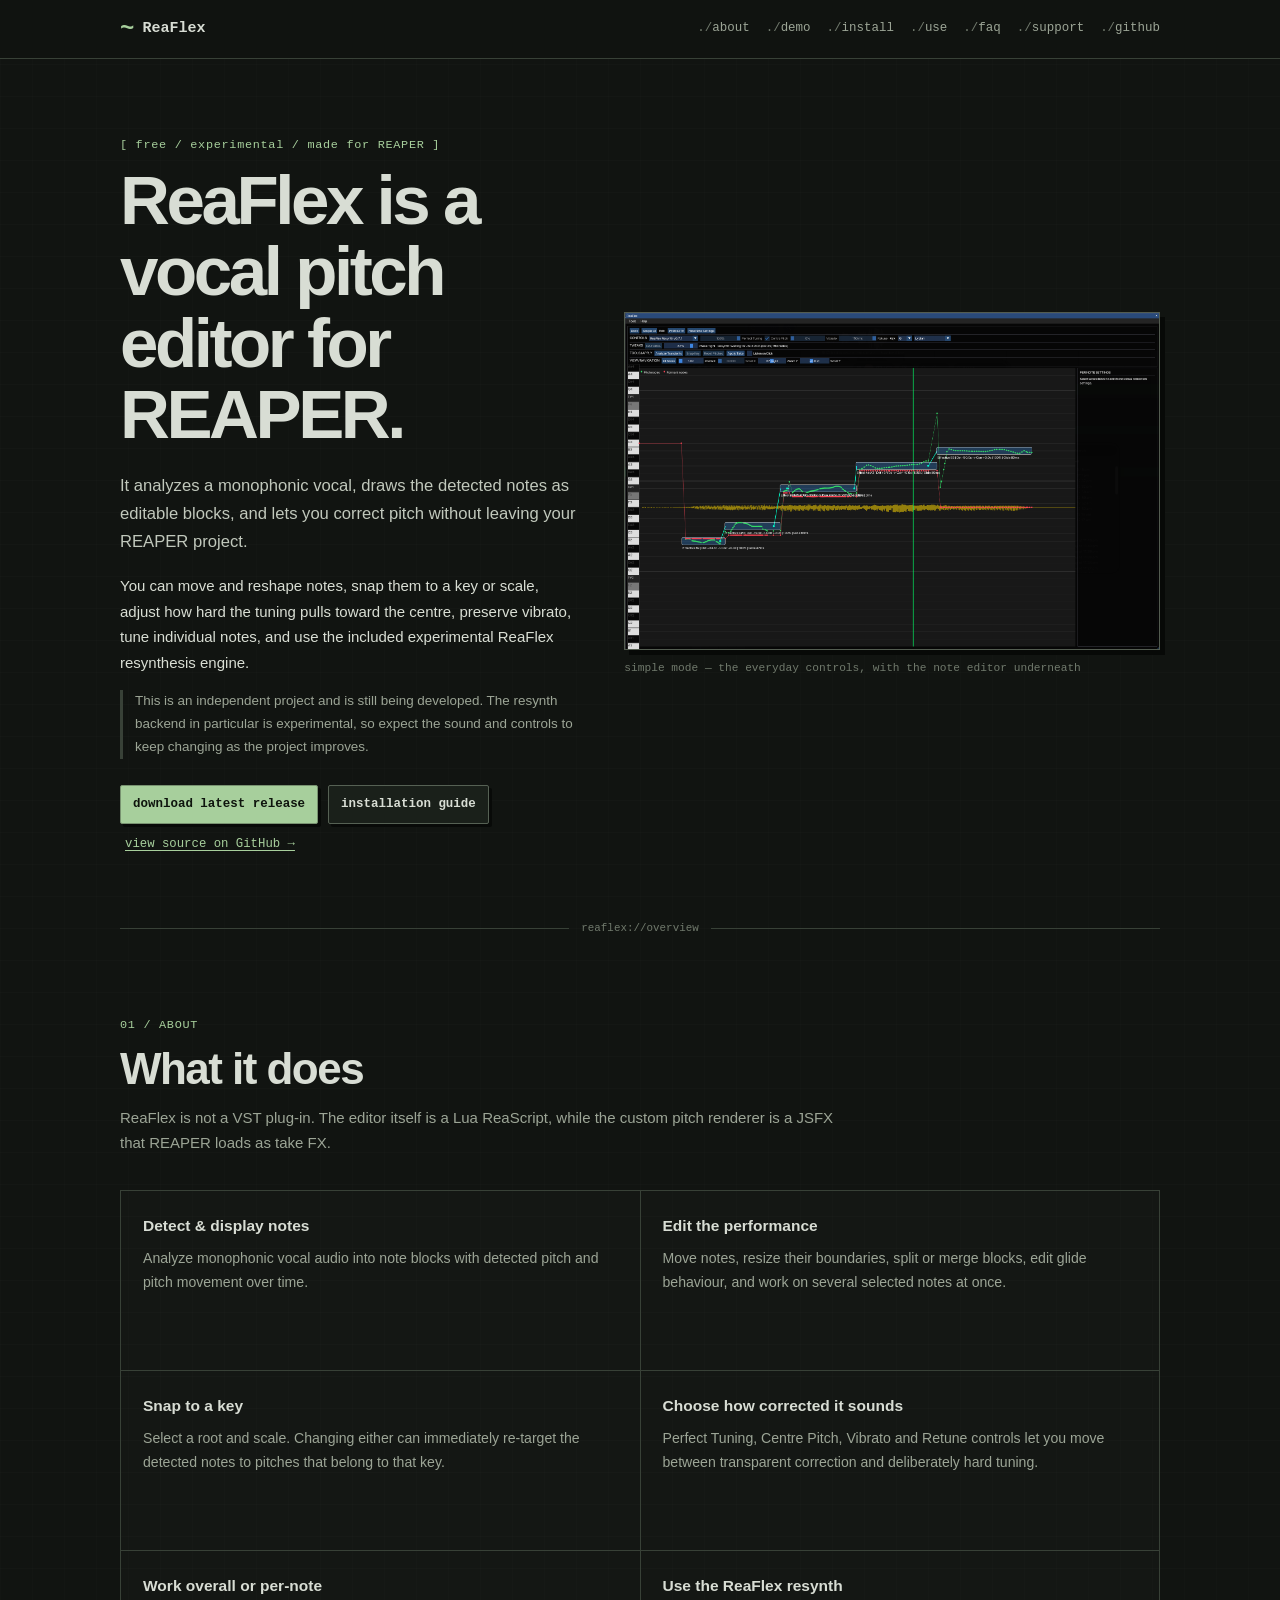
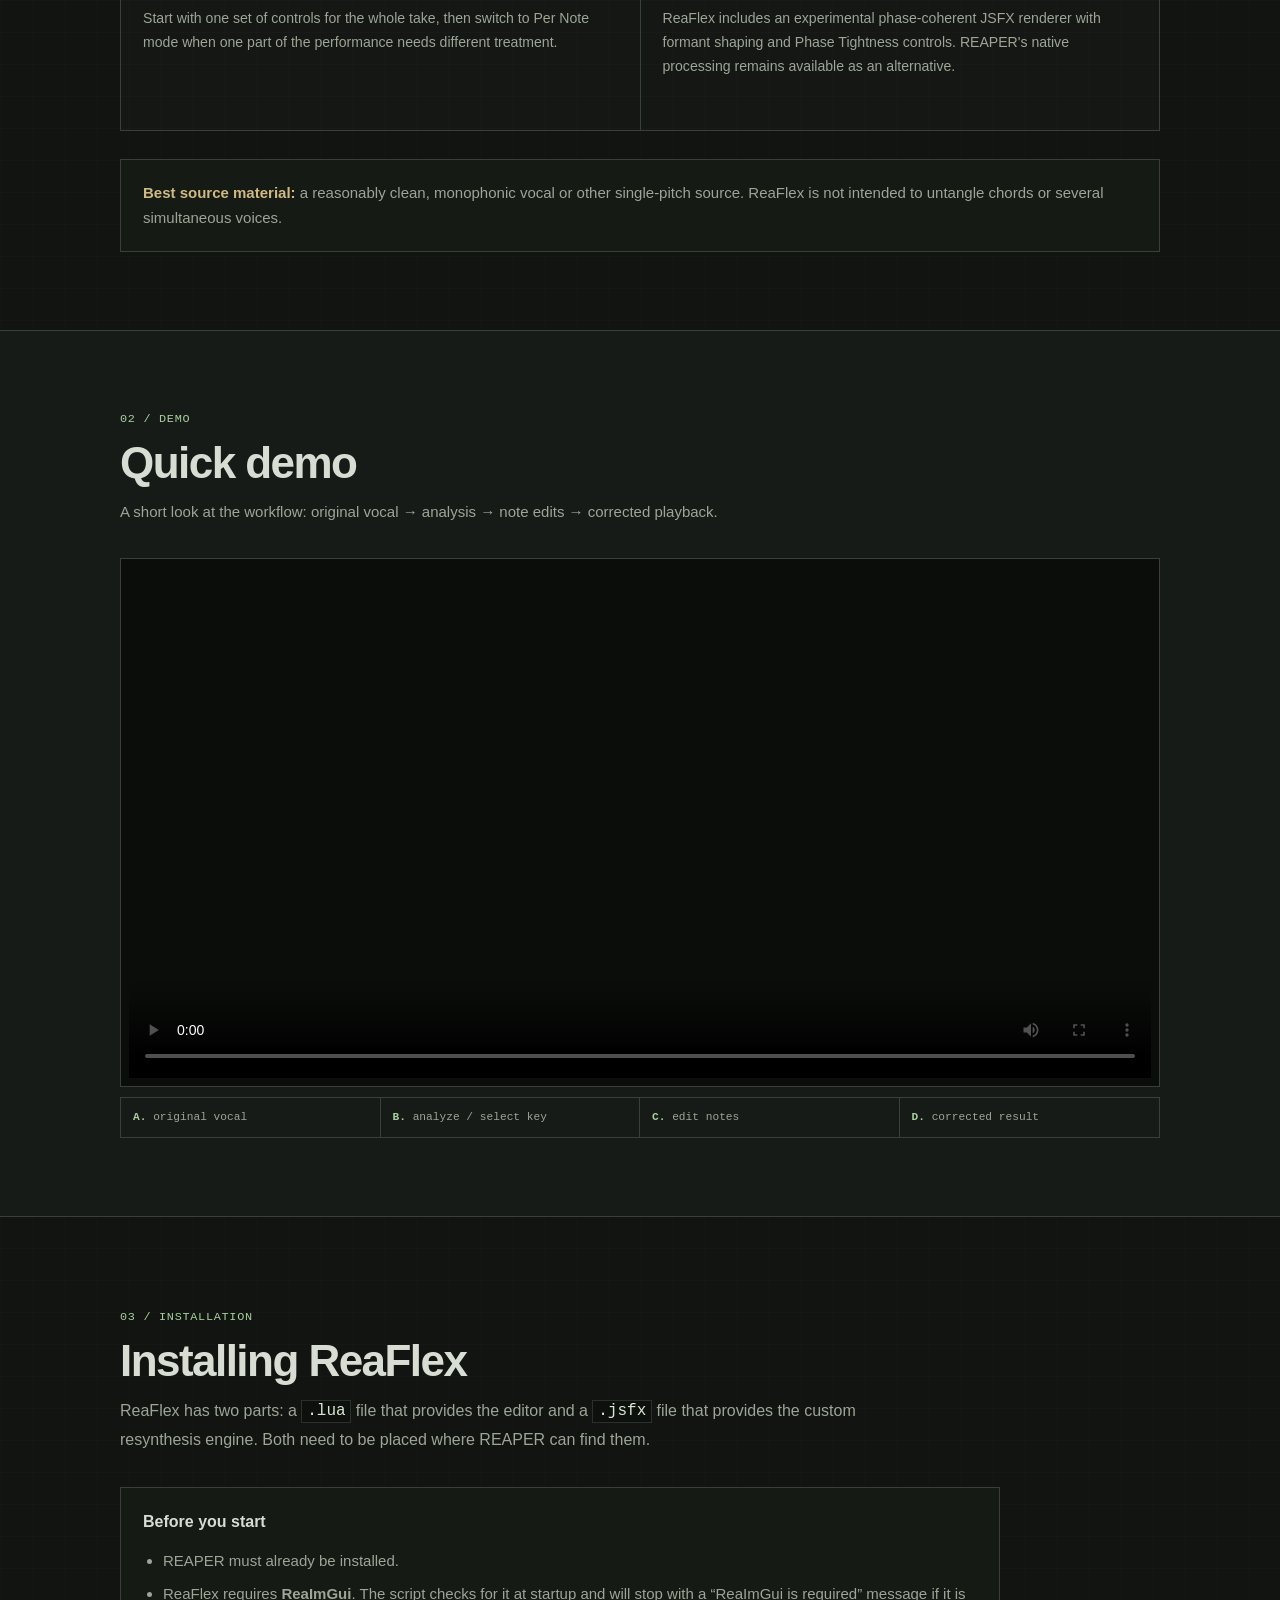
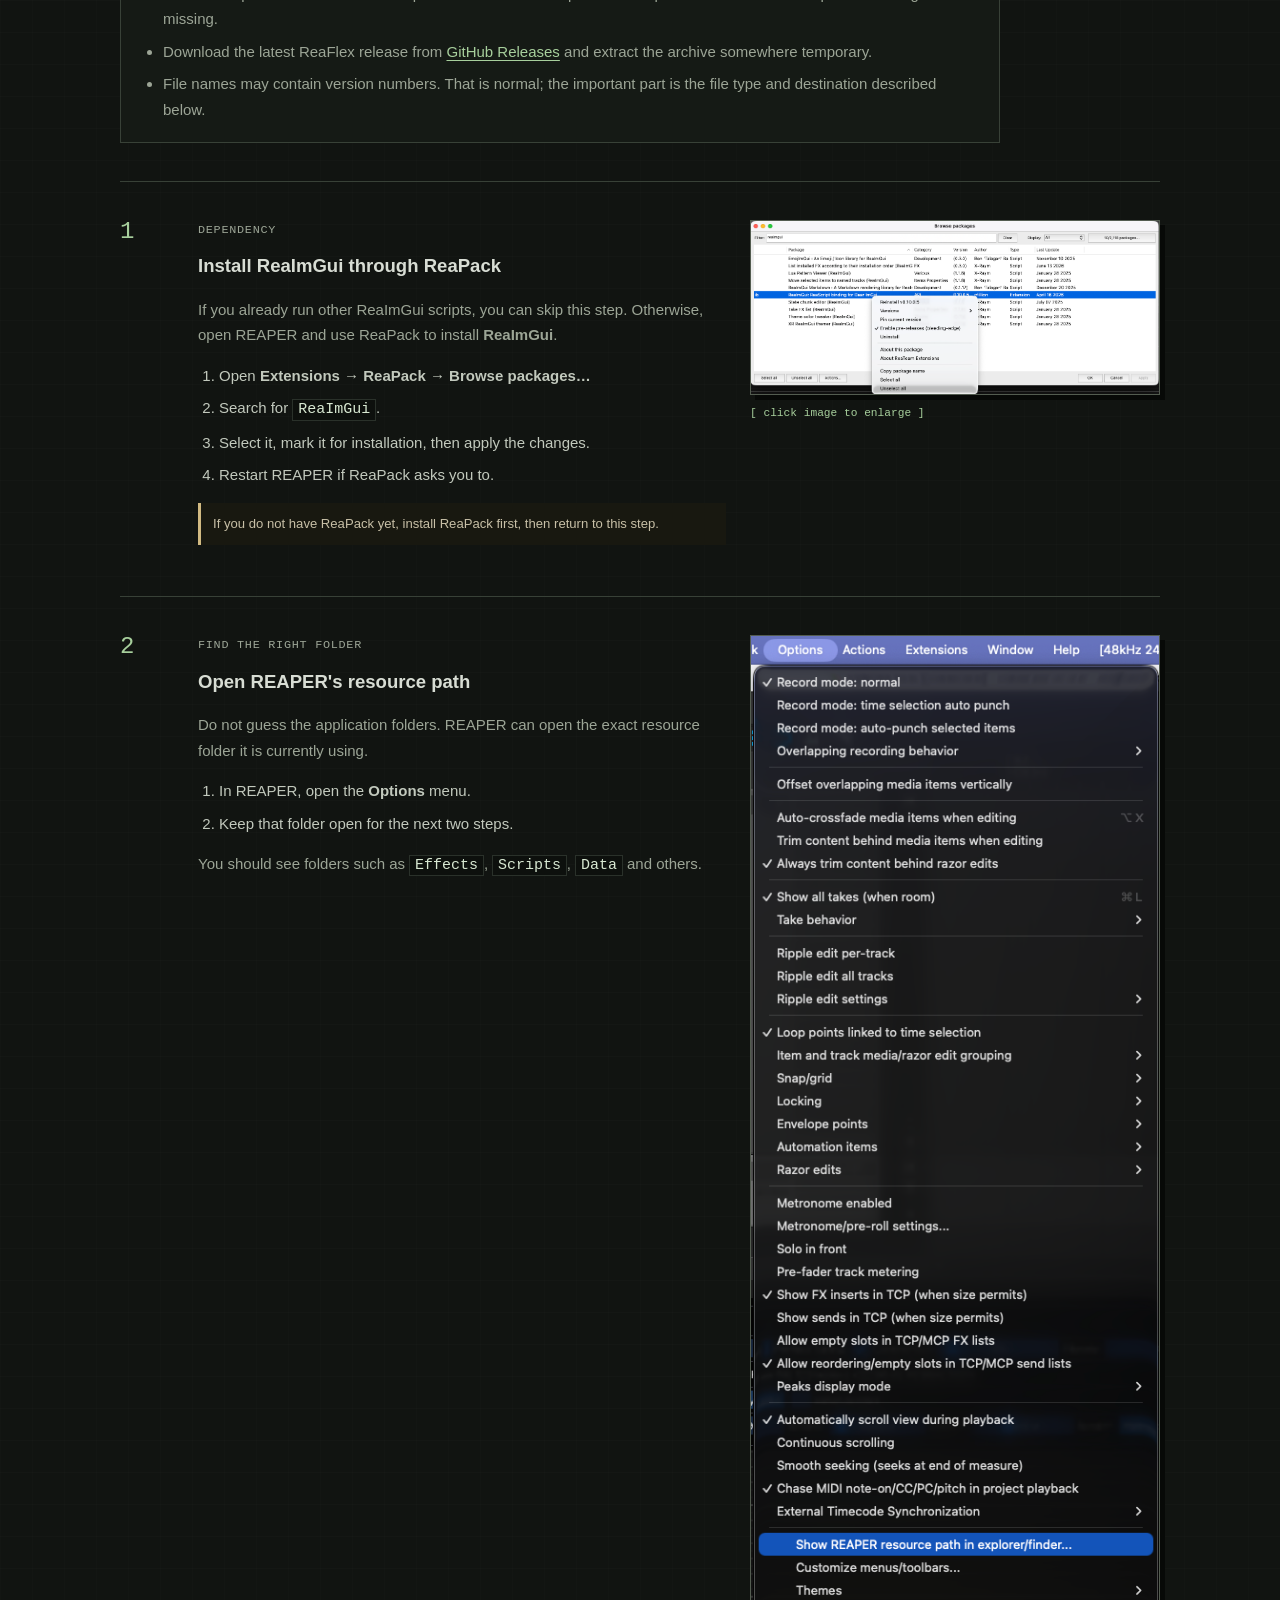
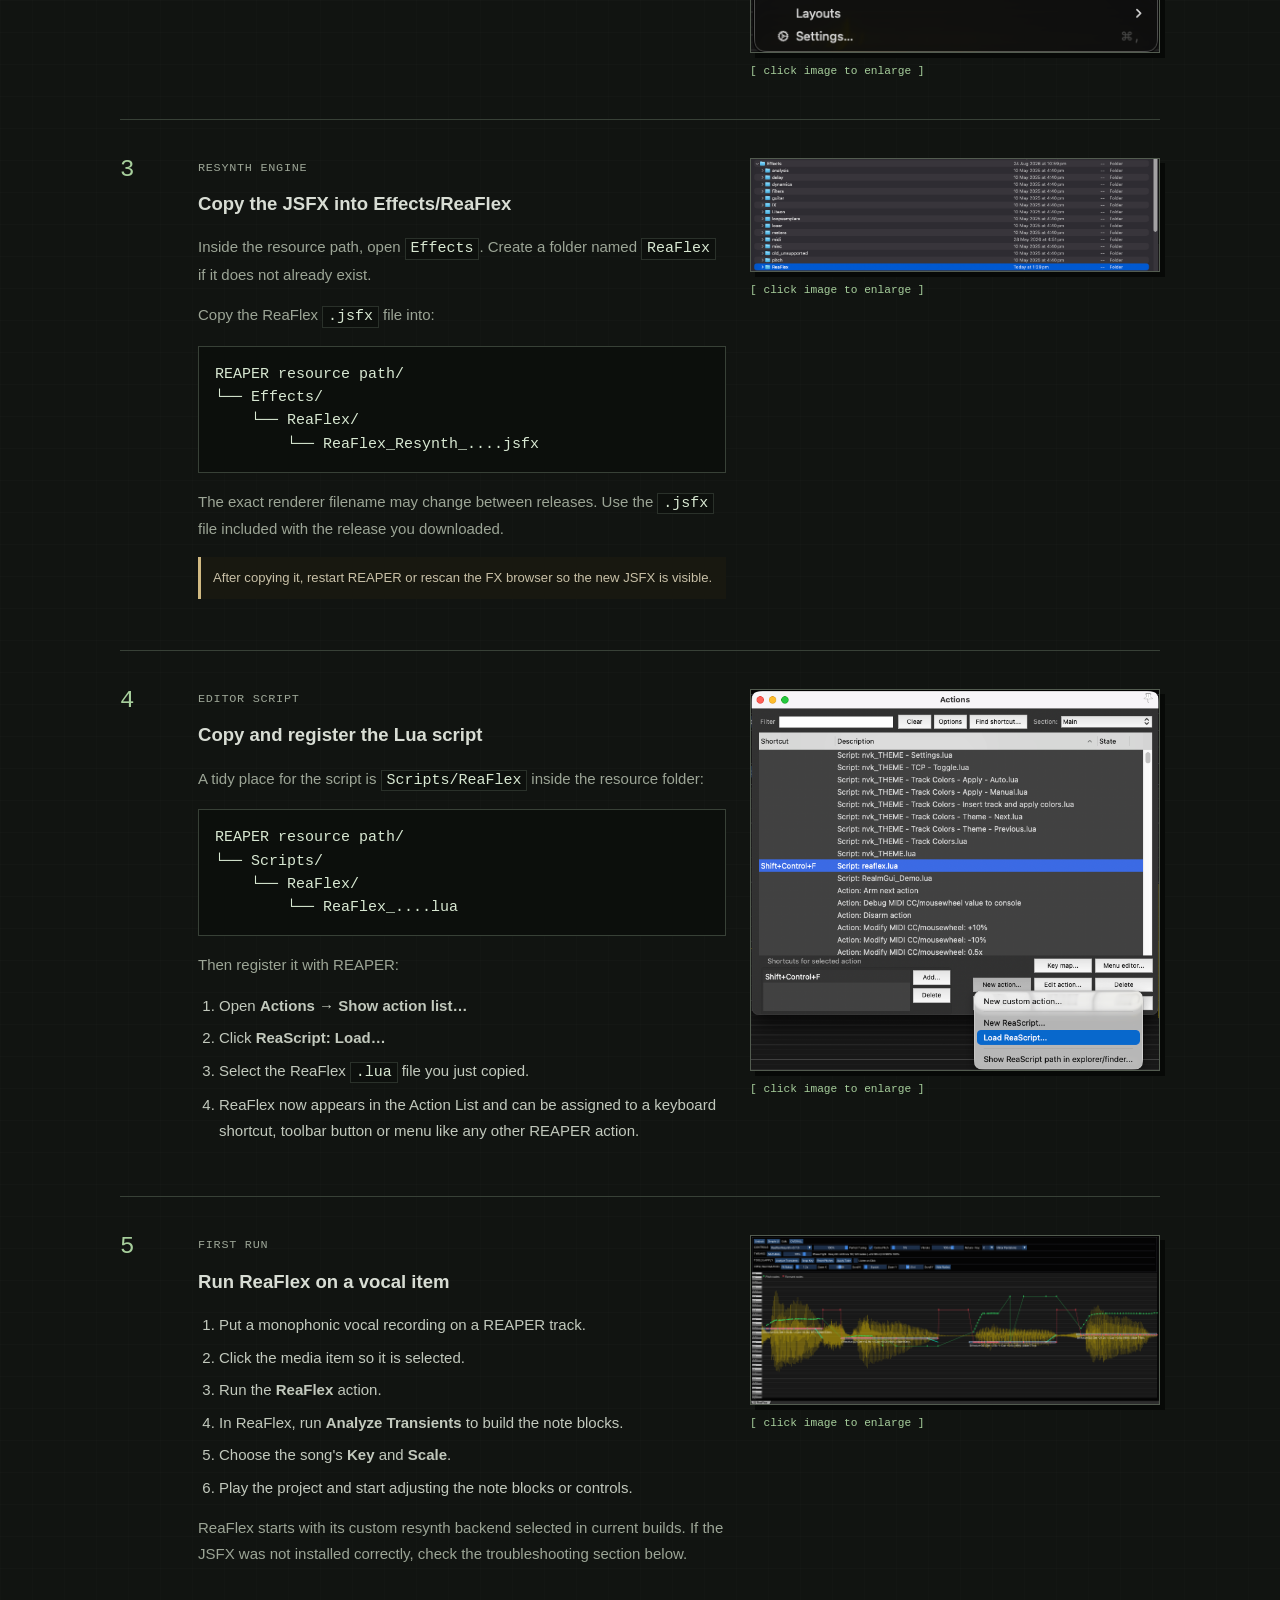
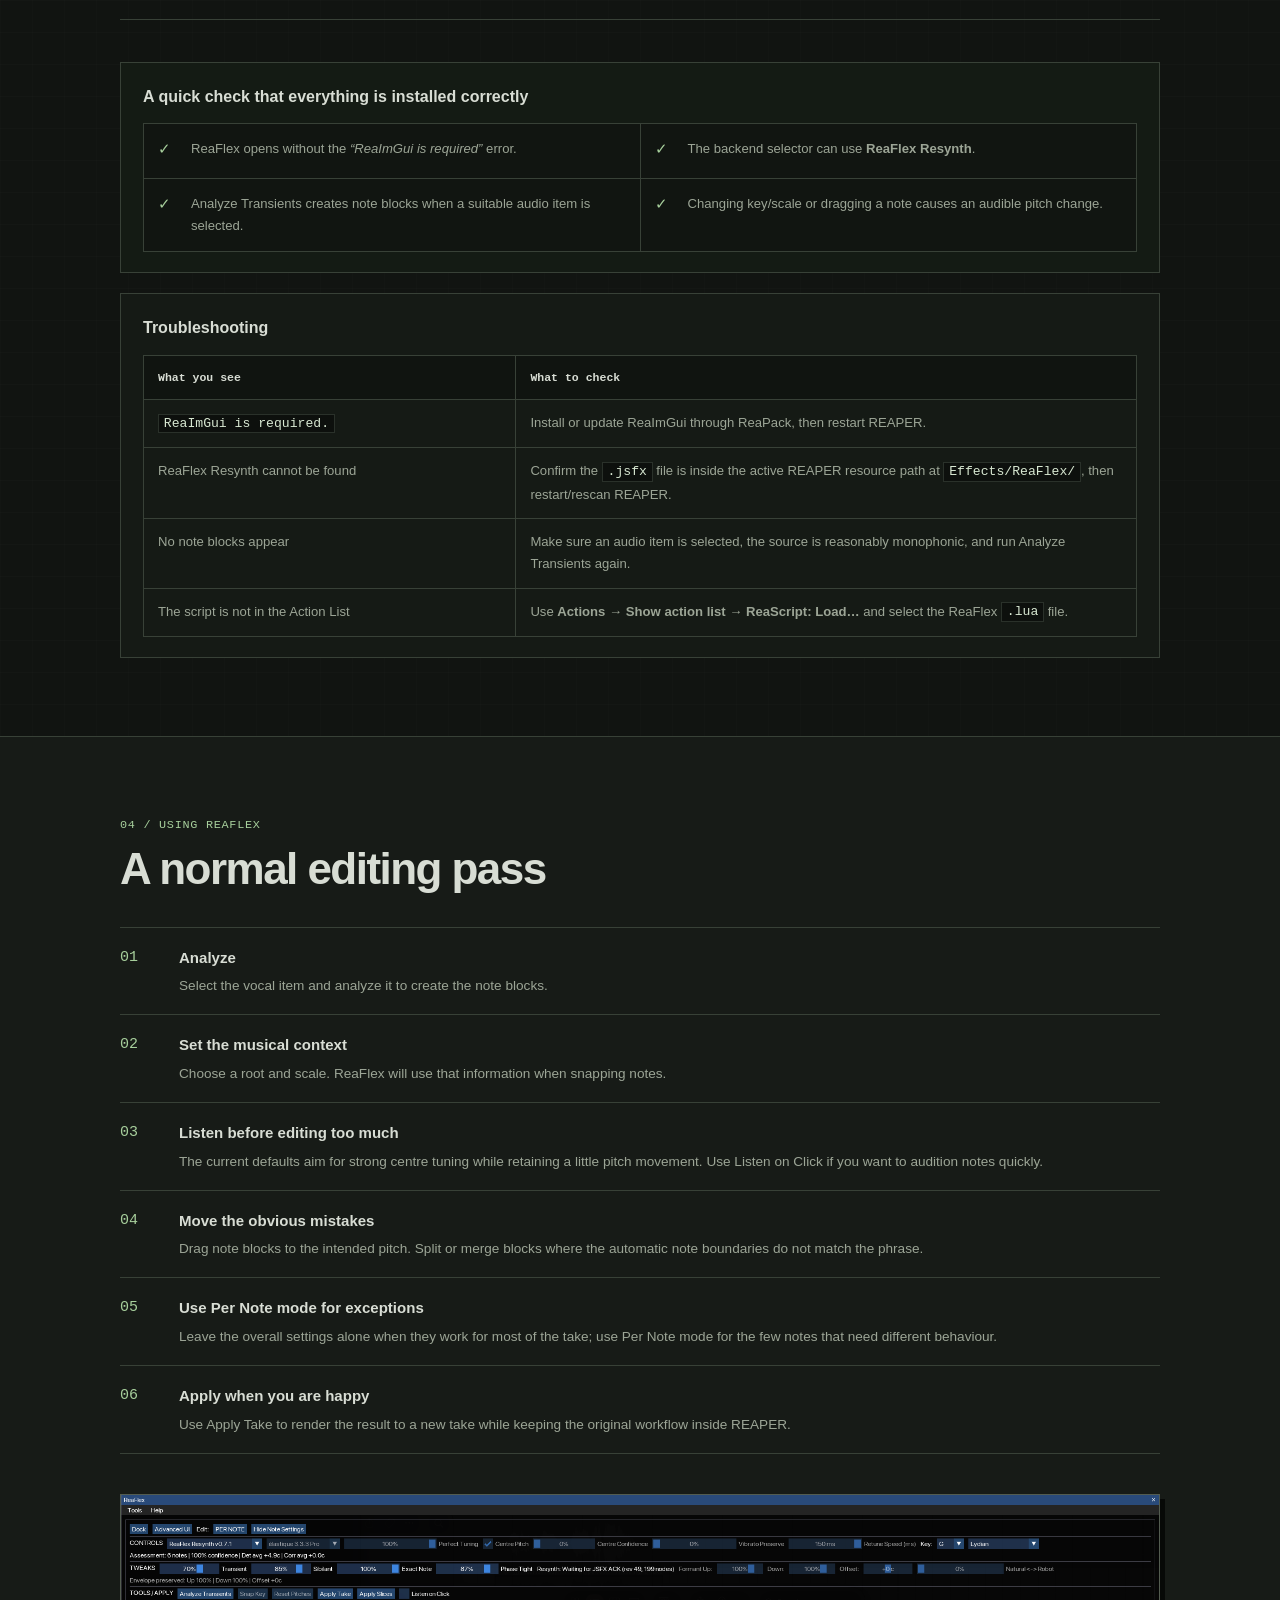
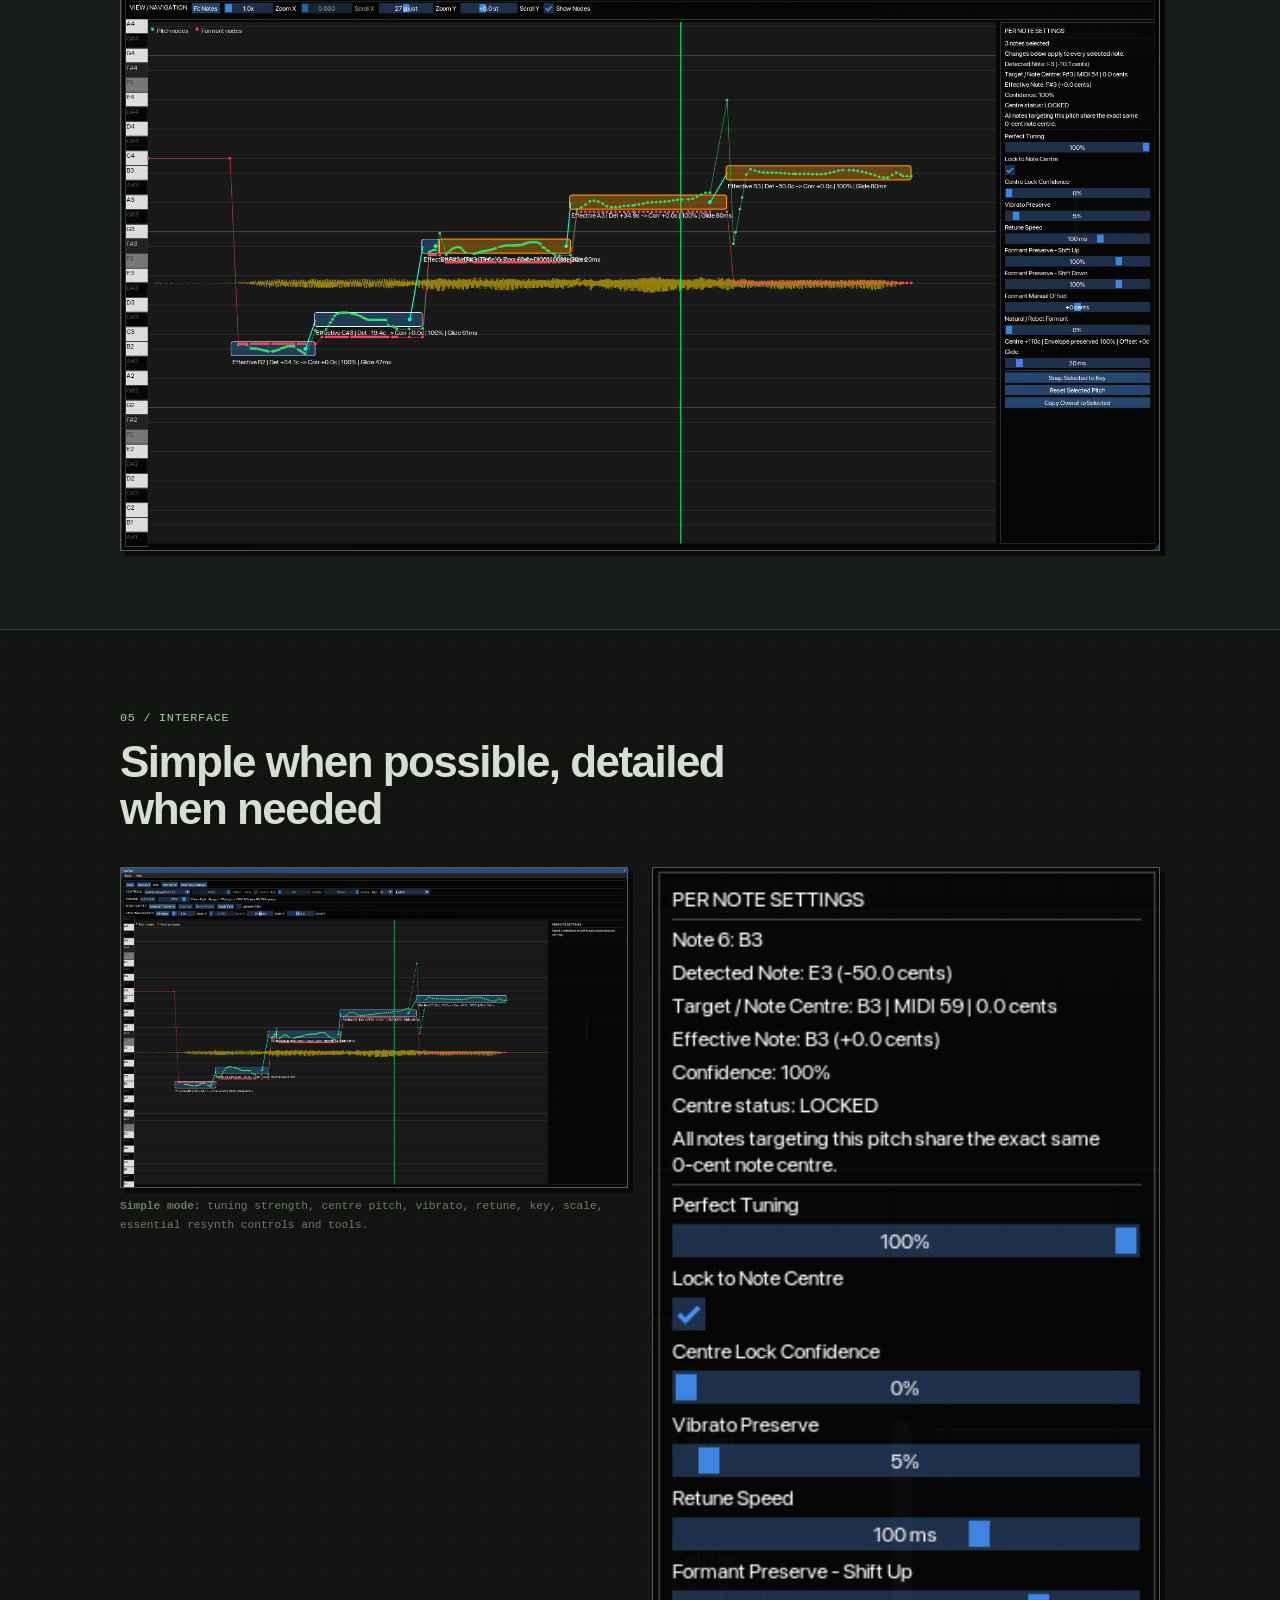
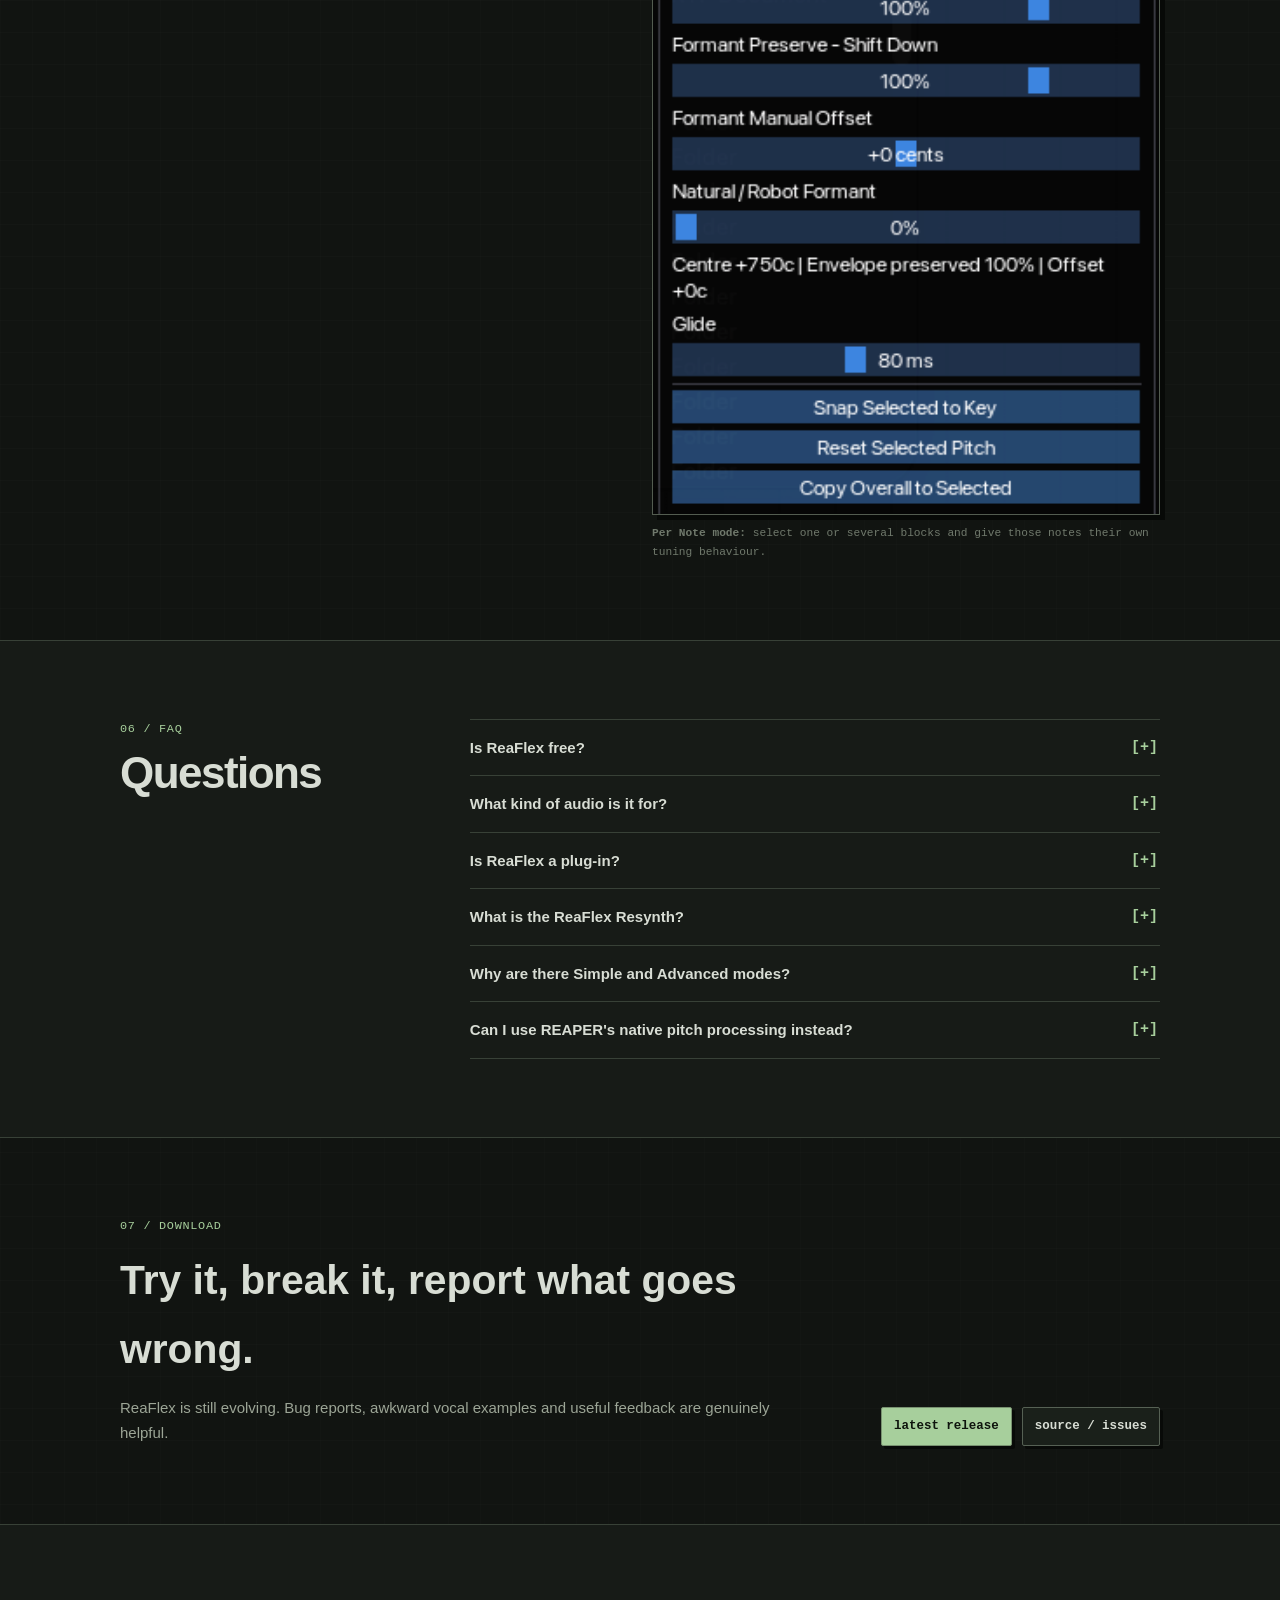
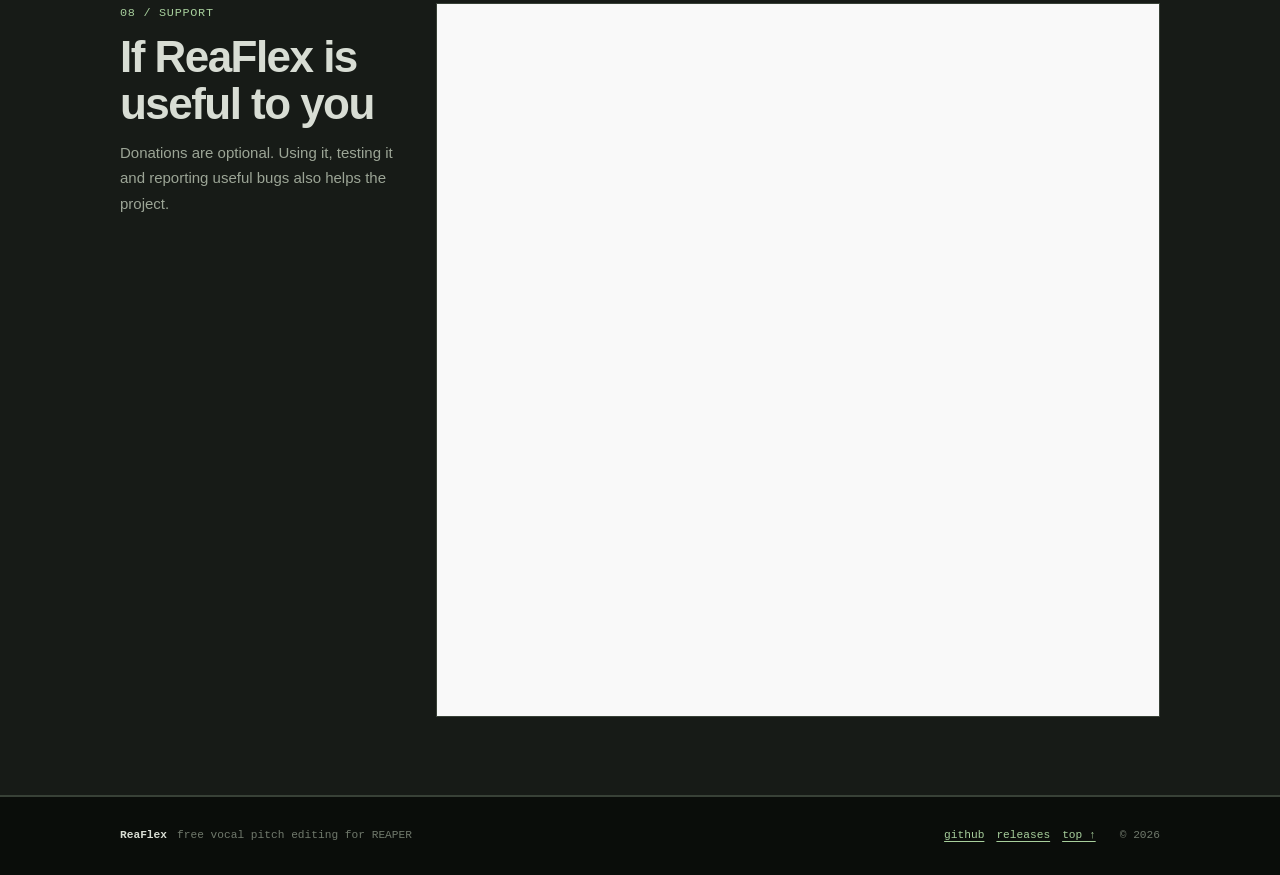
==== commit 7e9d7a5d: "Add files via upload" ====
--- a/index.html
+++ b/index.html
@@ -626,10 +626,6 @@
             <strong>Advanced mode / annotated controls</strong>
             <small>assets/screenshots/advanced-mode.png</small>
           </div>
-          <figcaption>
-            Optional: use an annotated screenshot here to explain the main groups of
-            controls.
-          </figcaption>
         </figure>
       </div>
     </section>
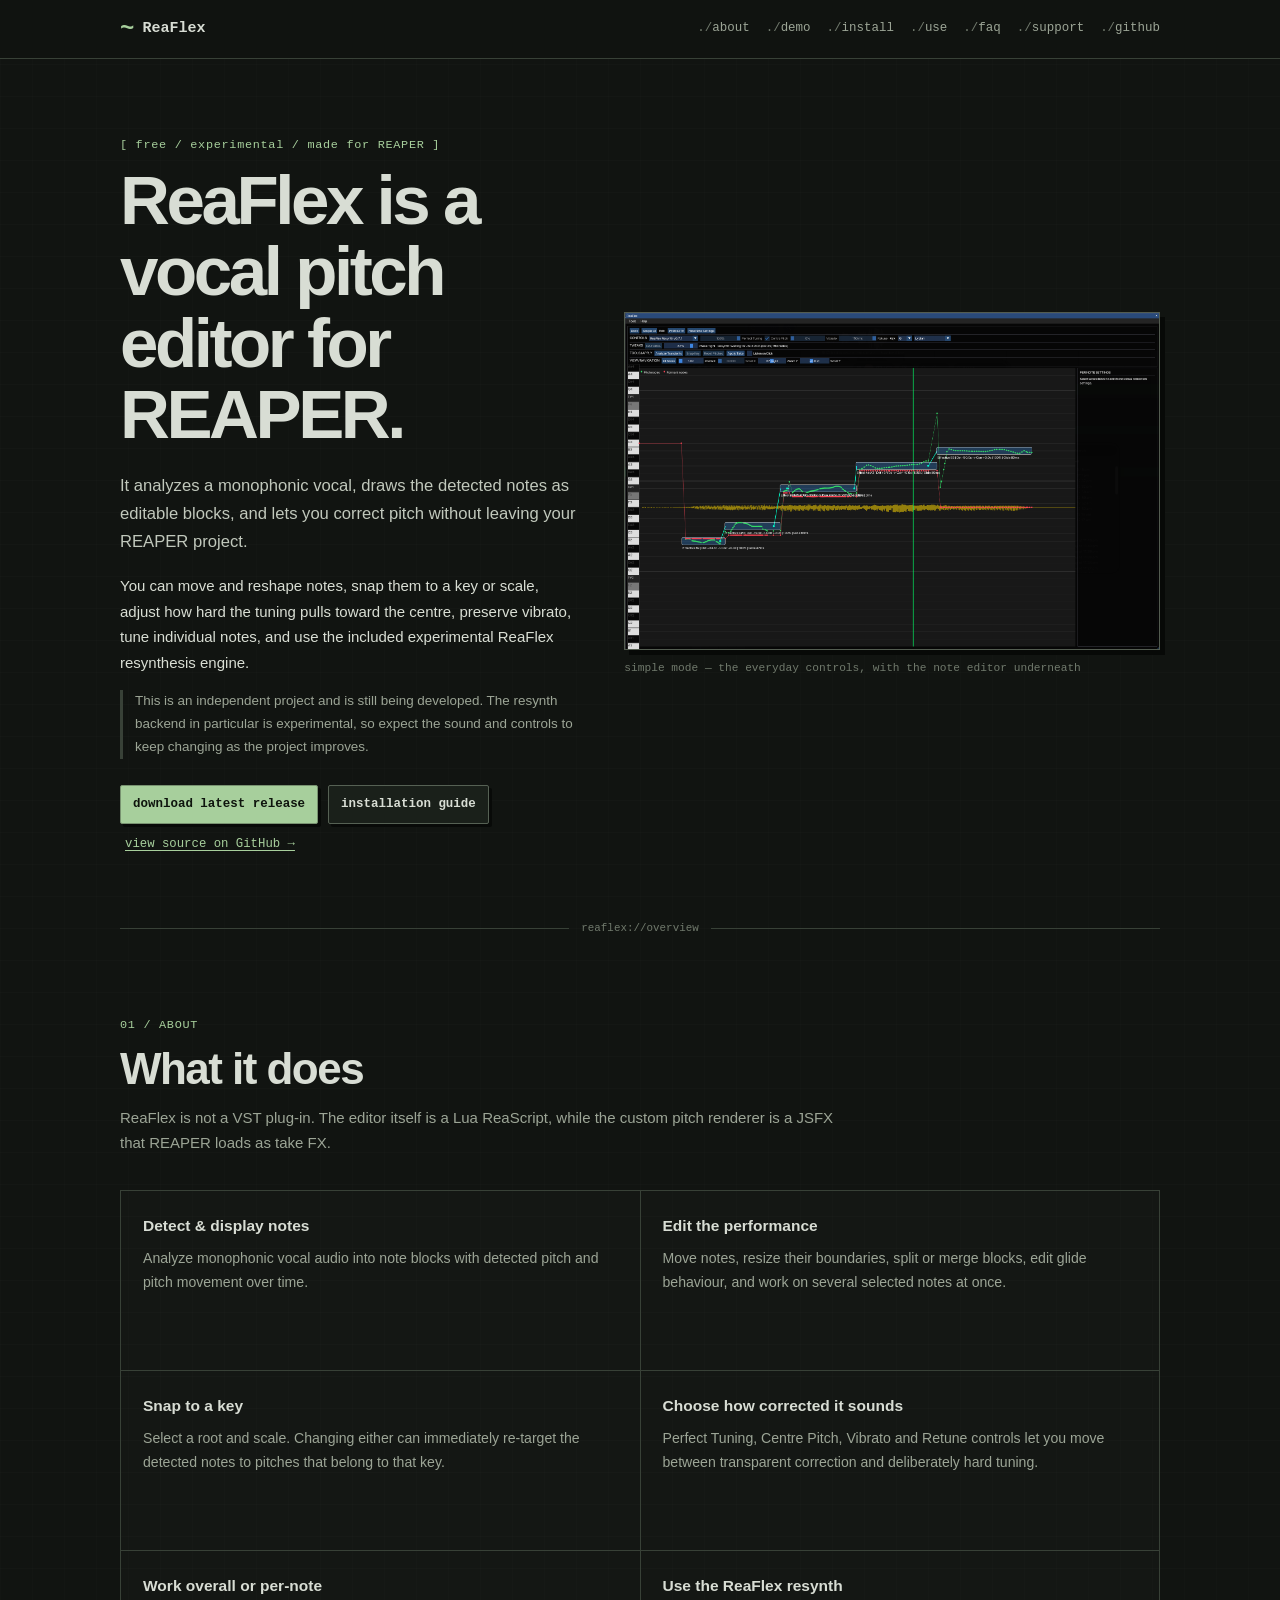
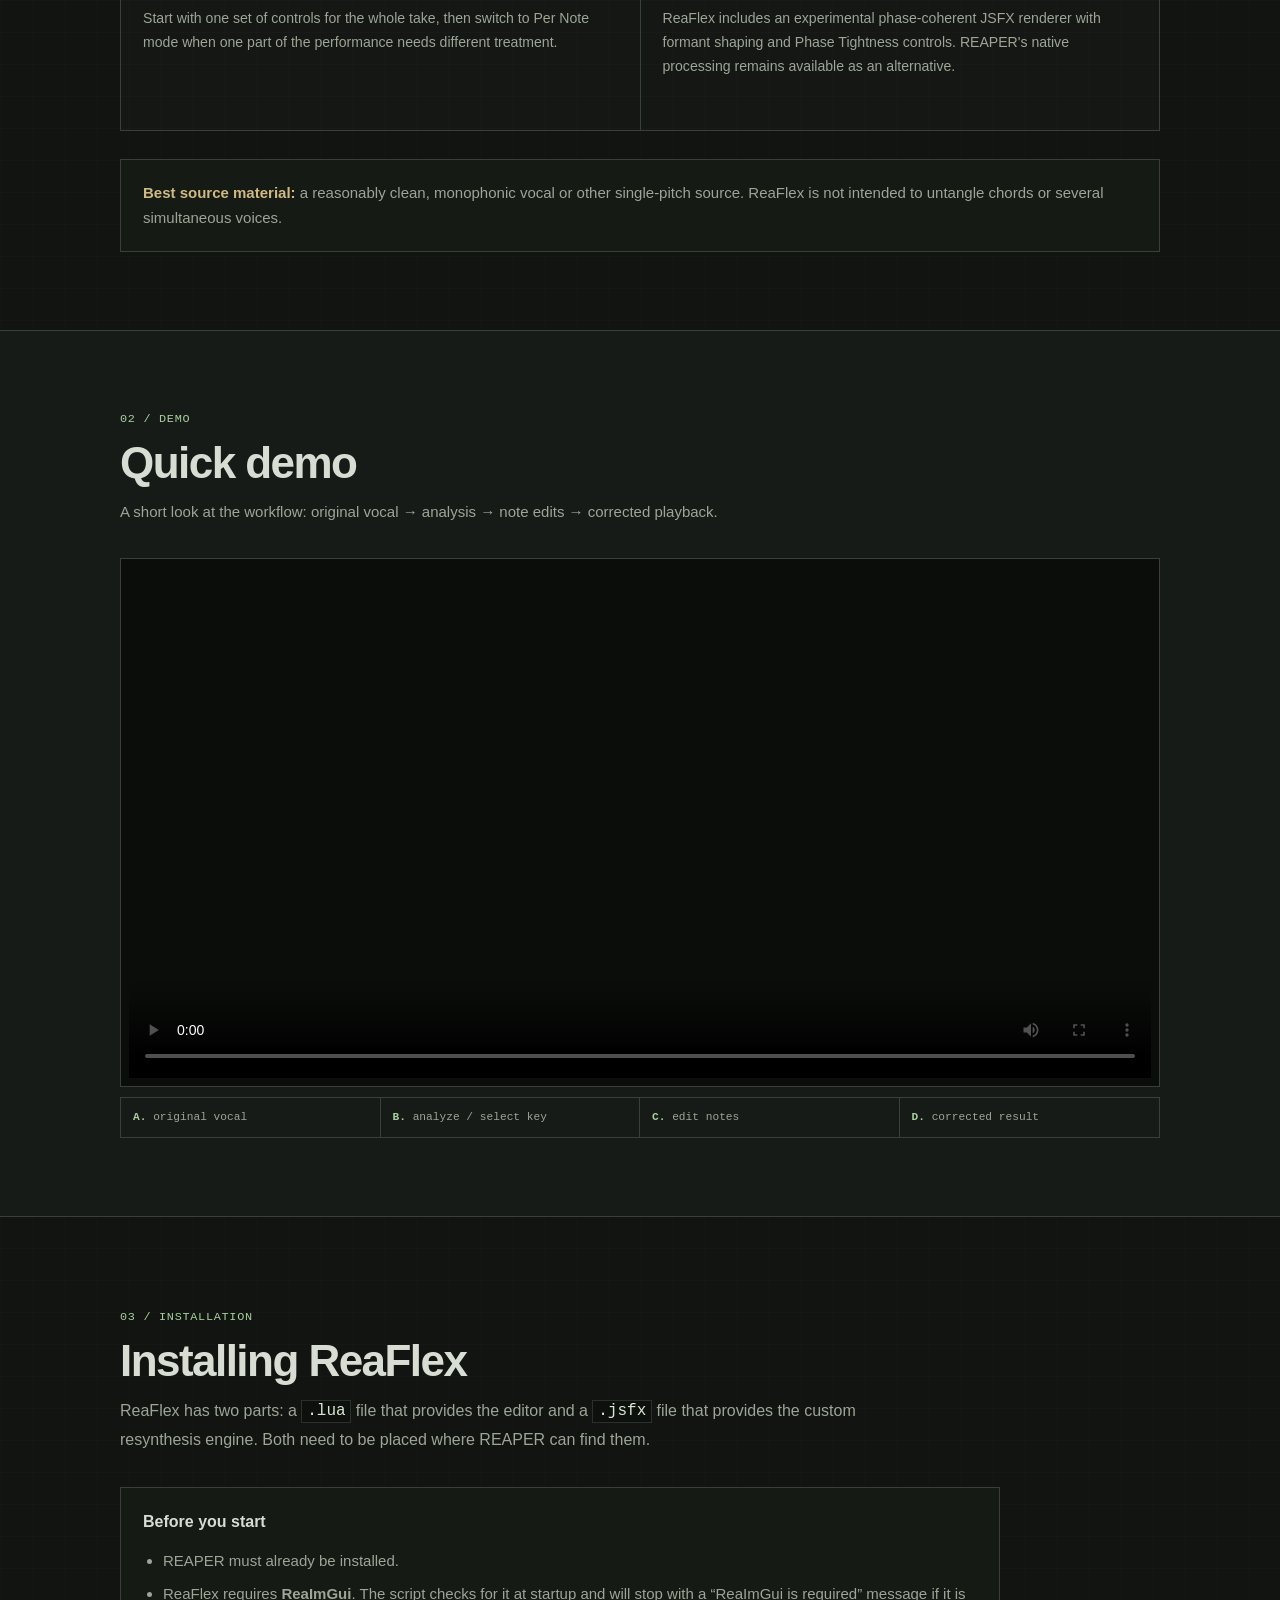
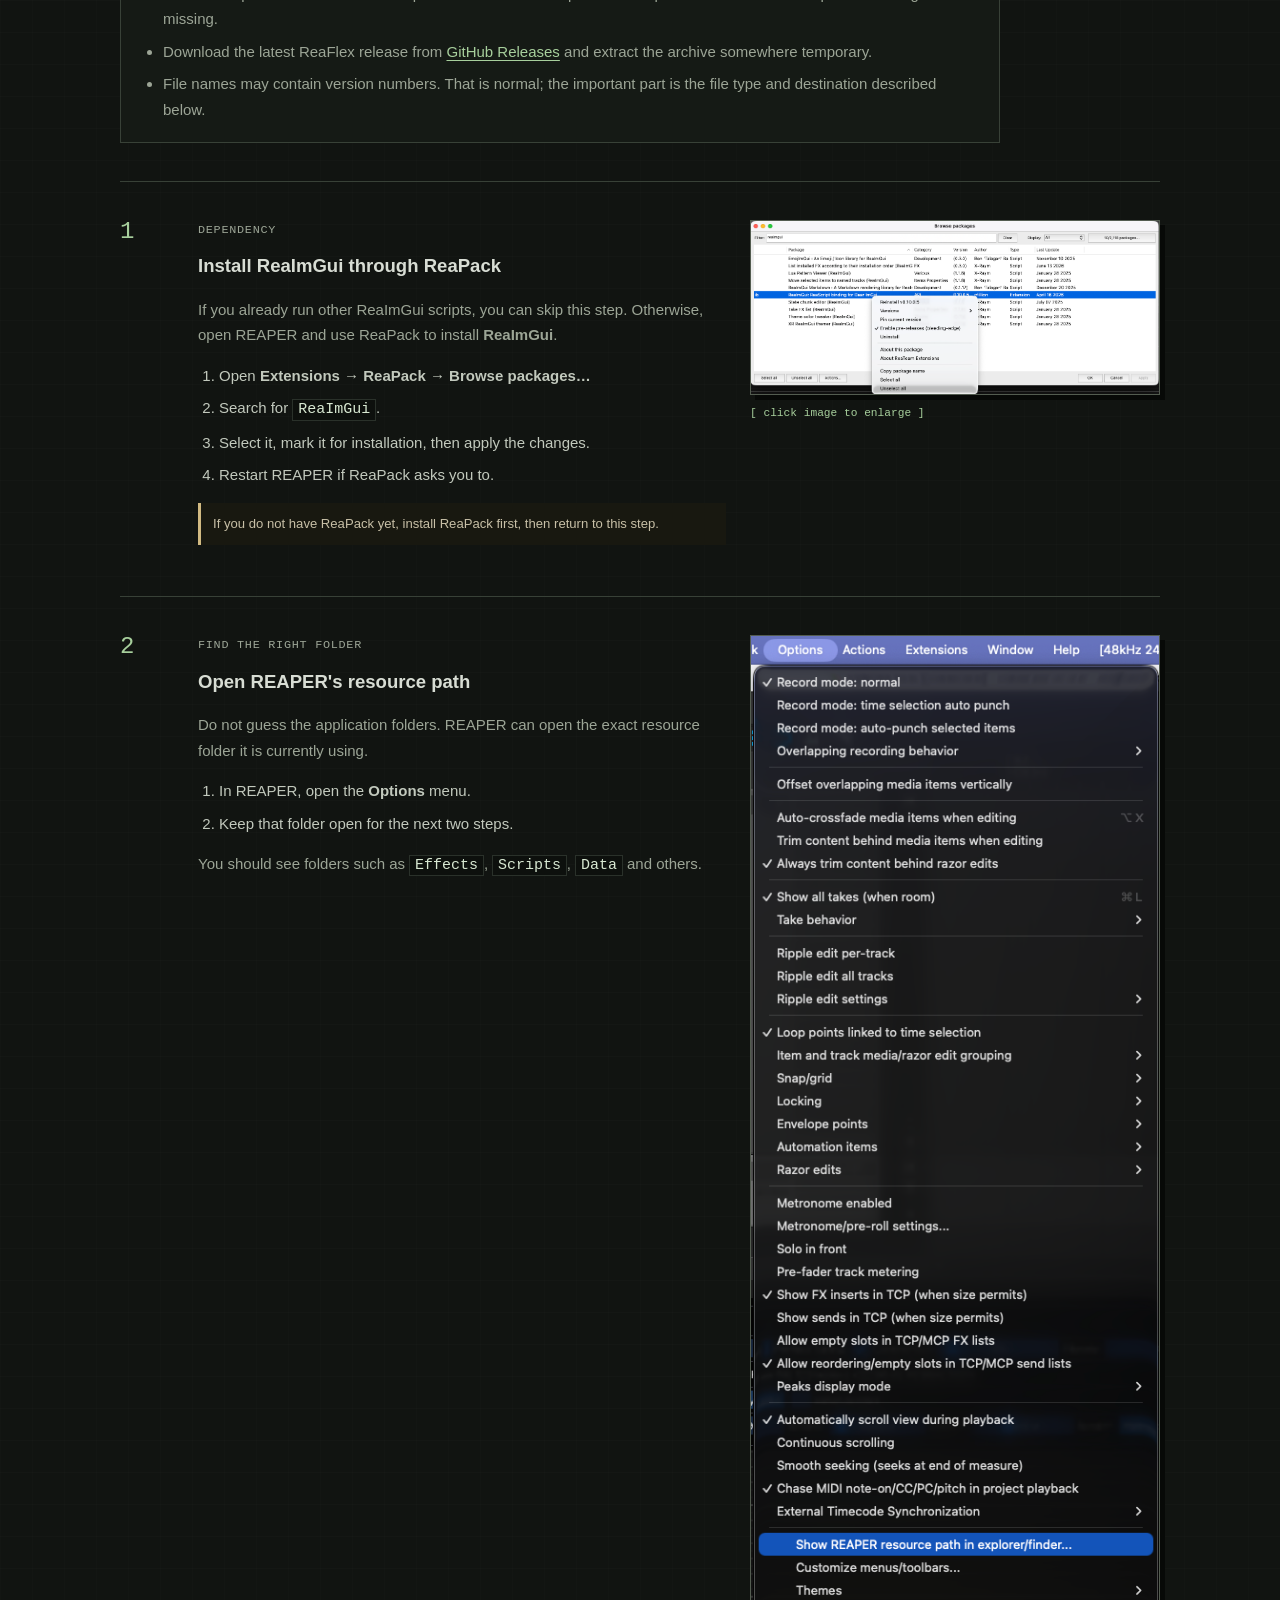
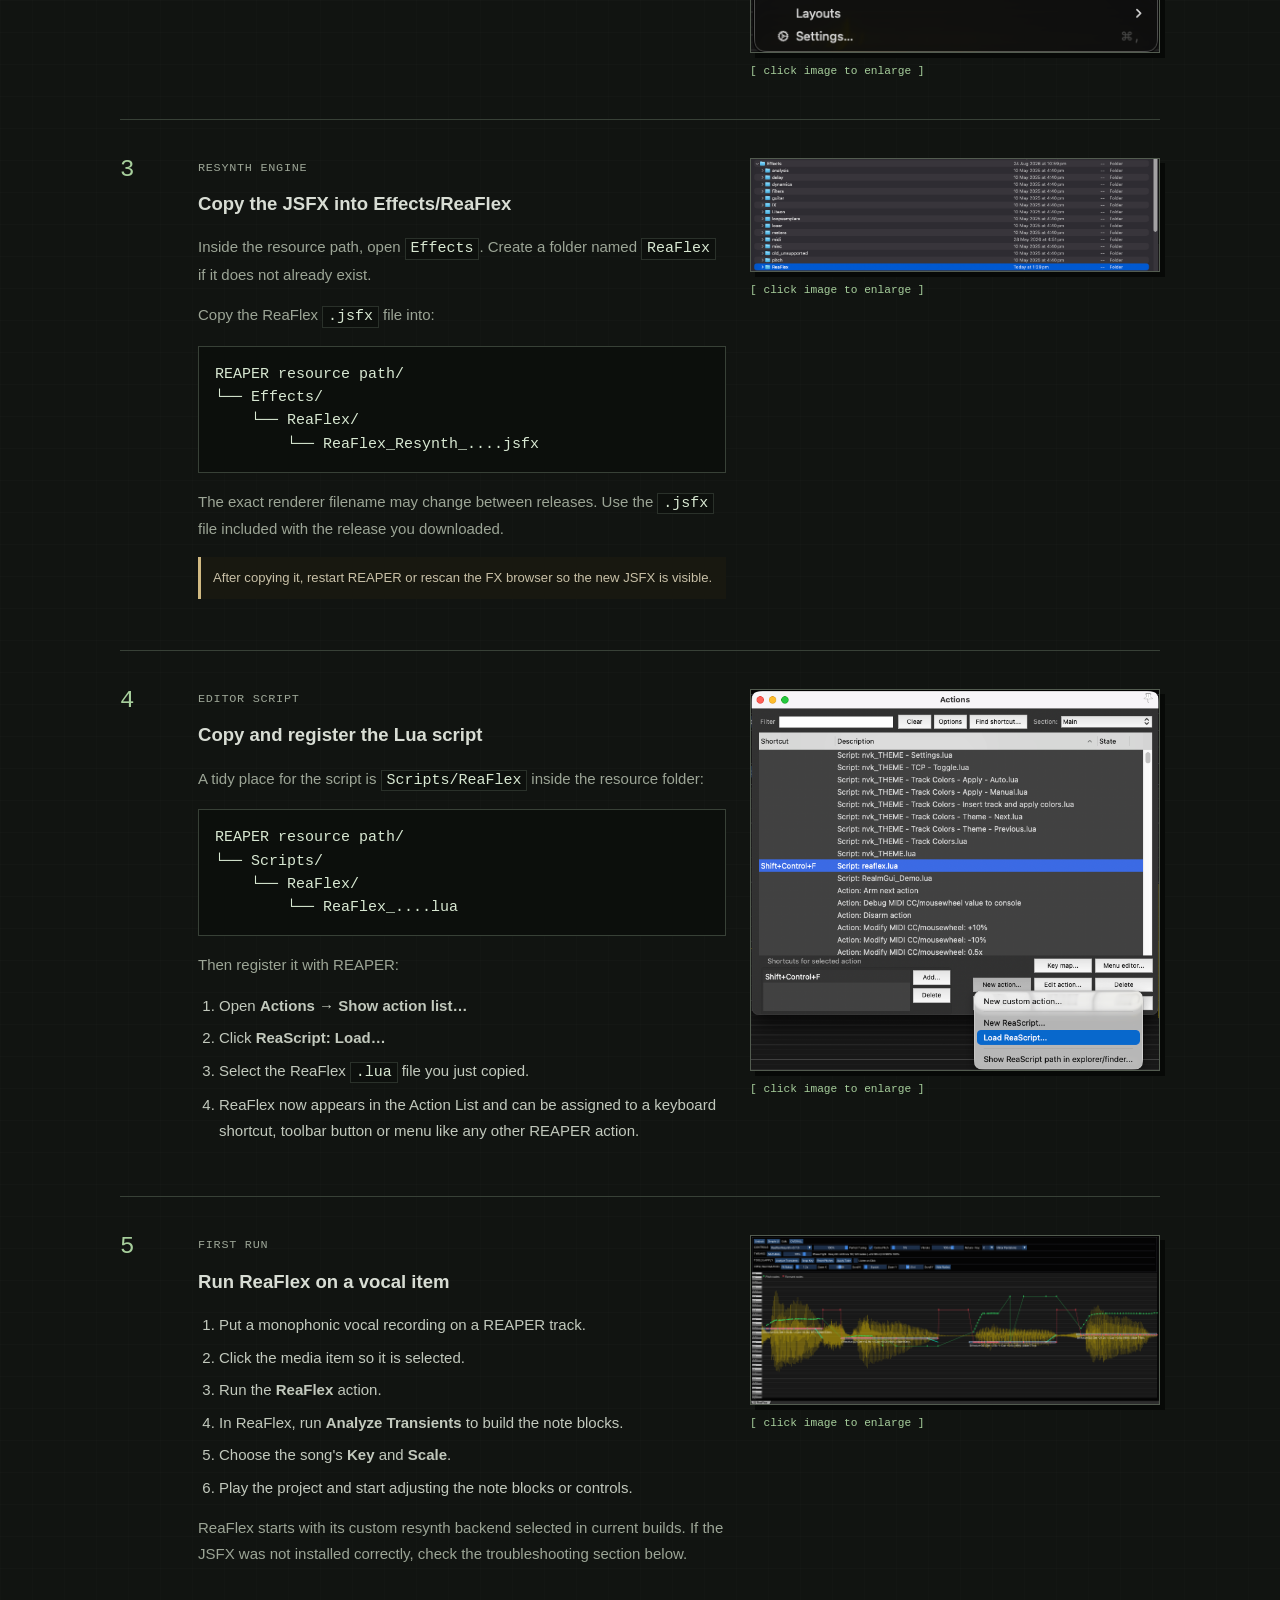
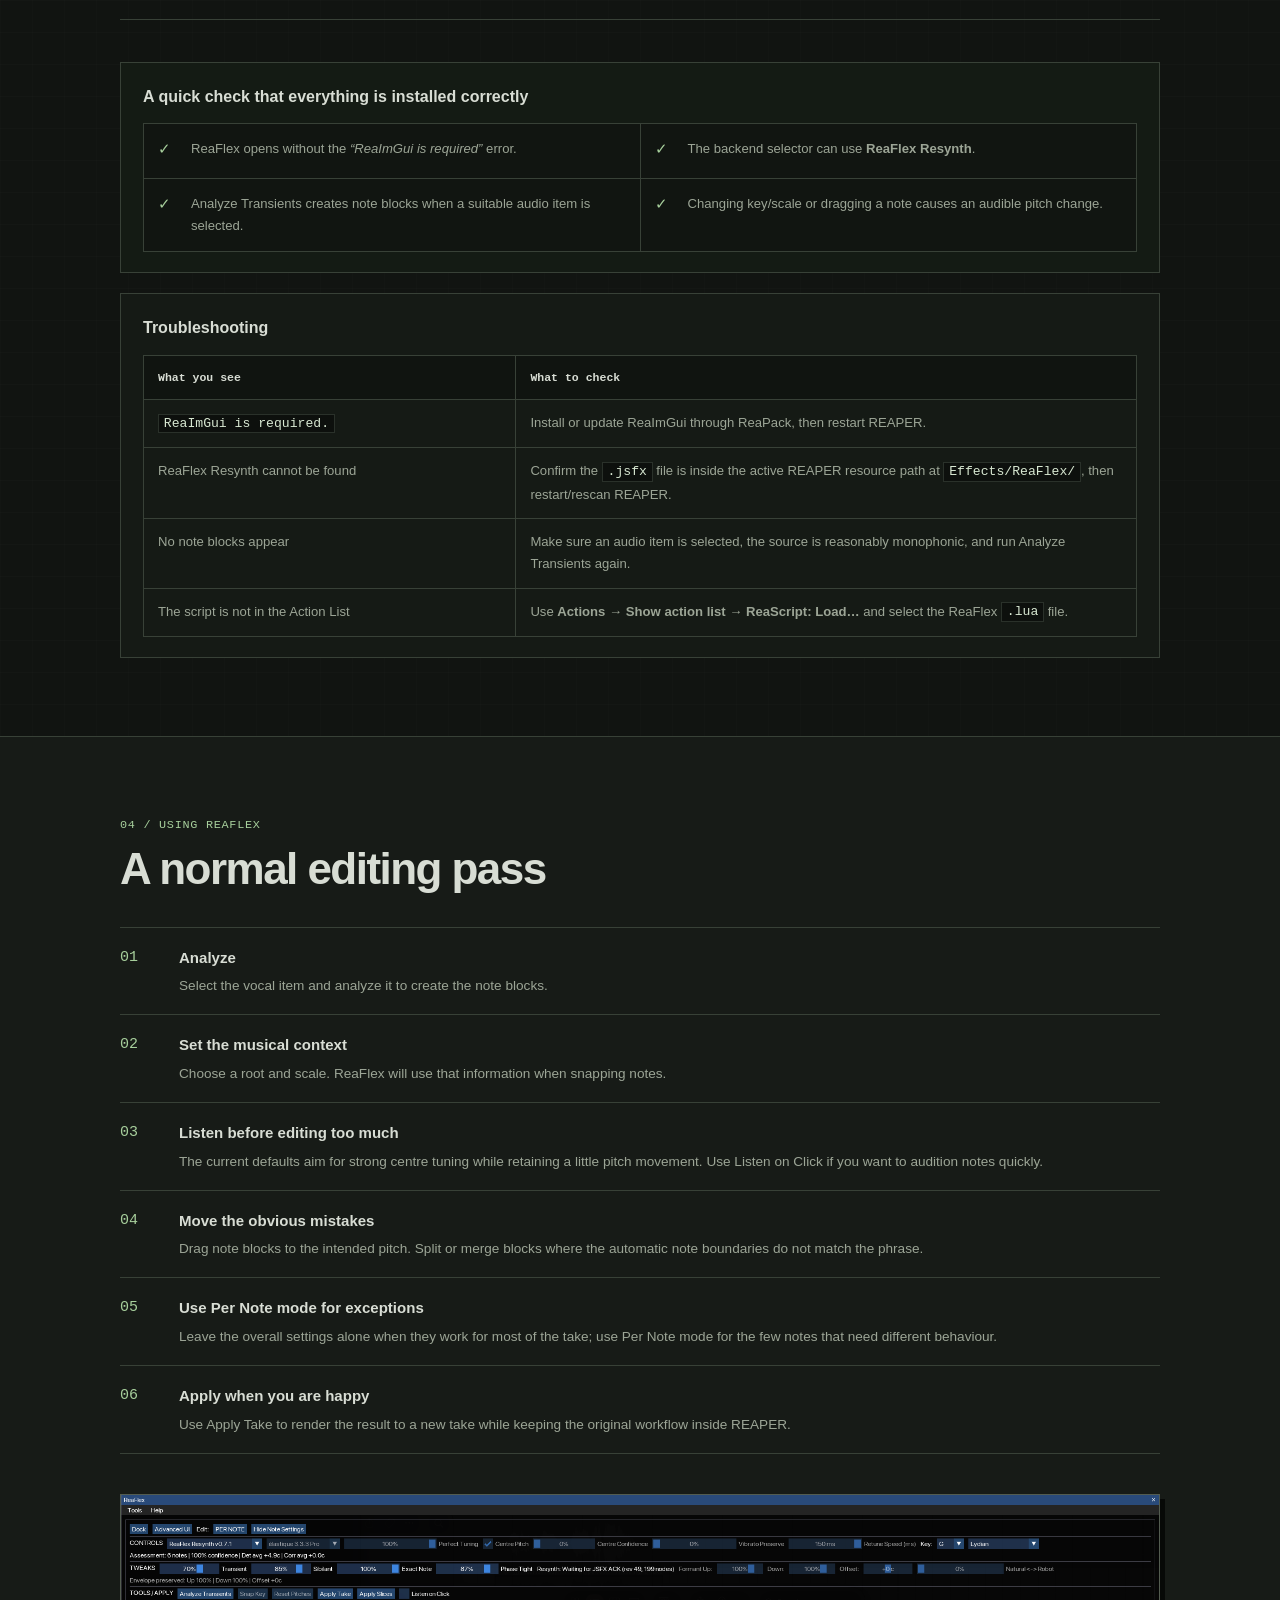
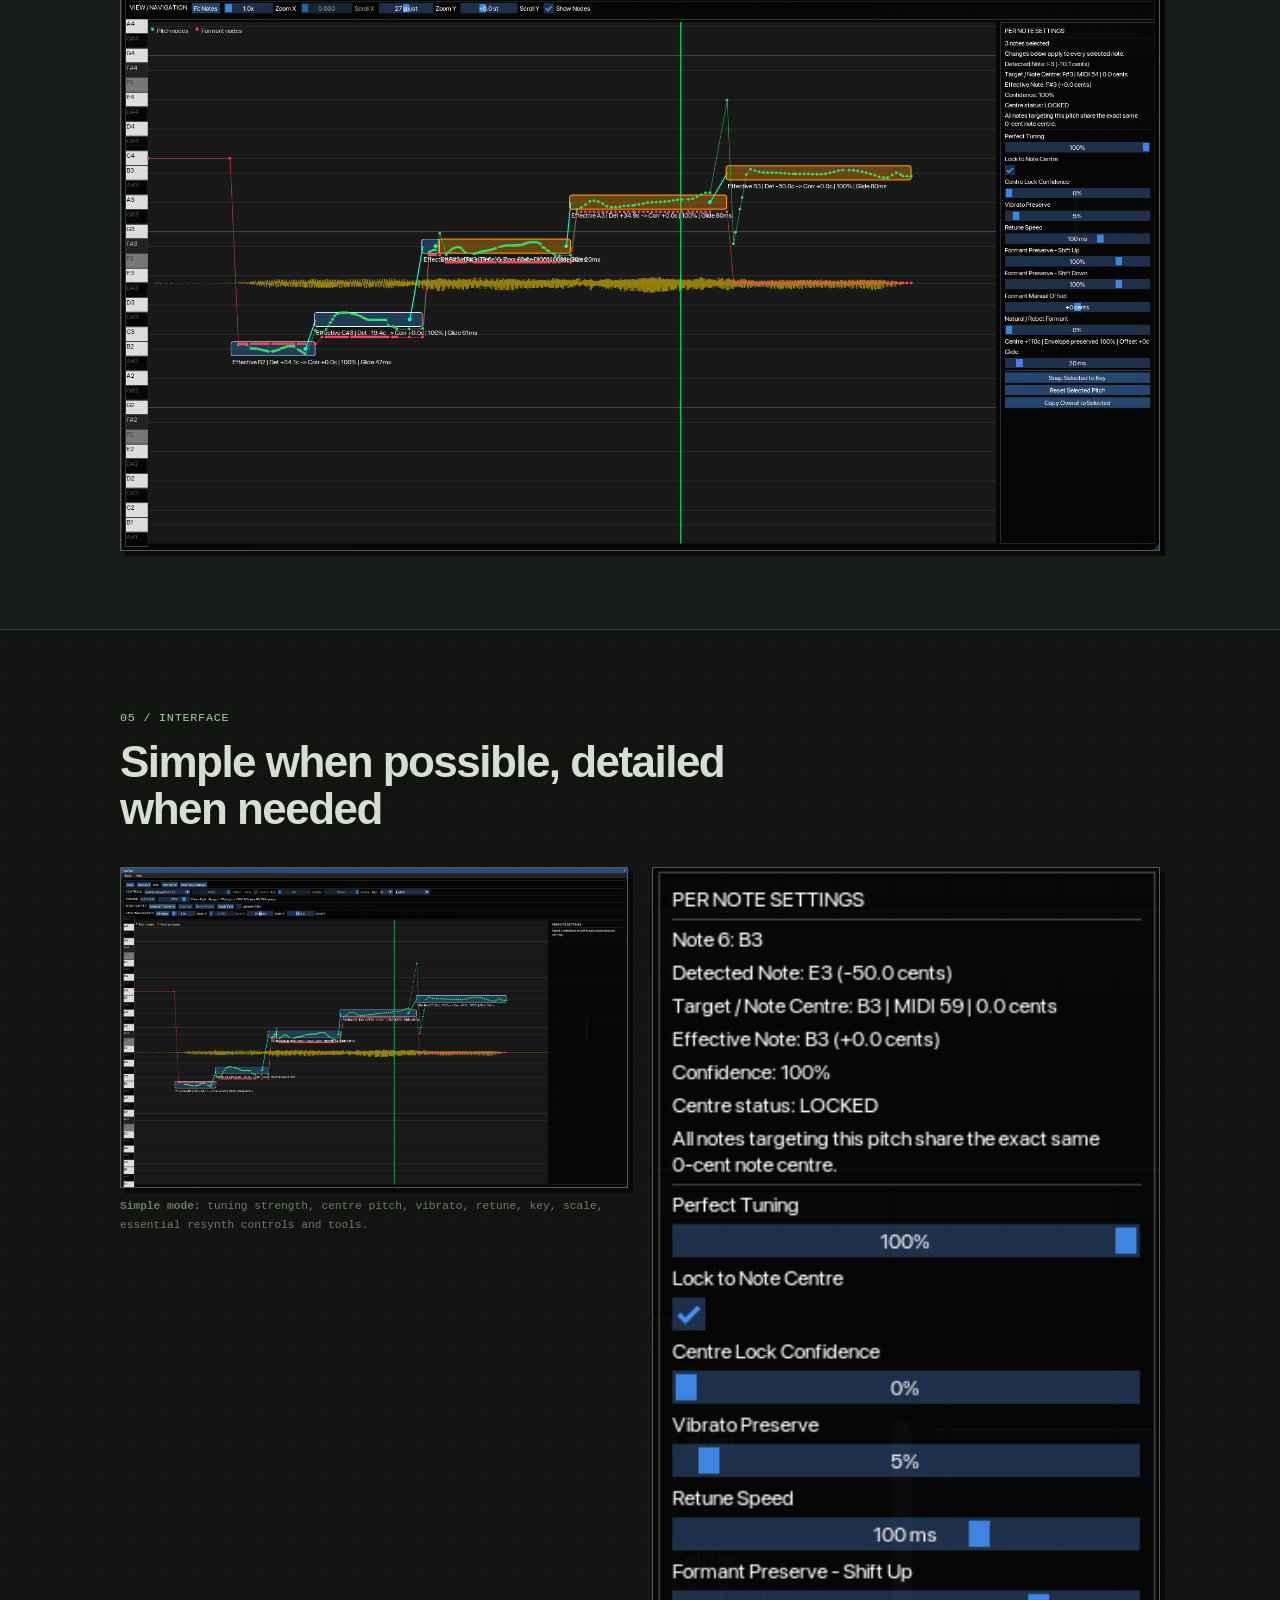
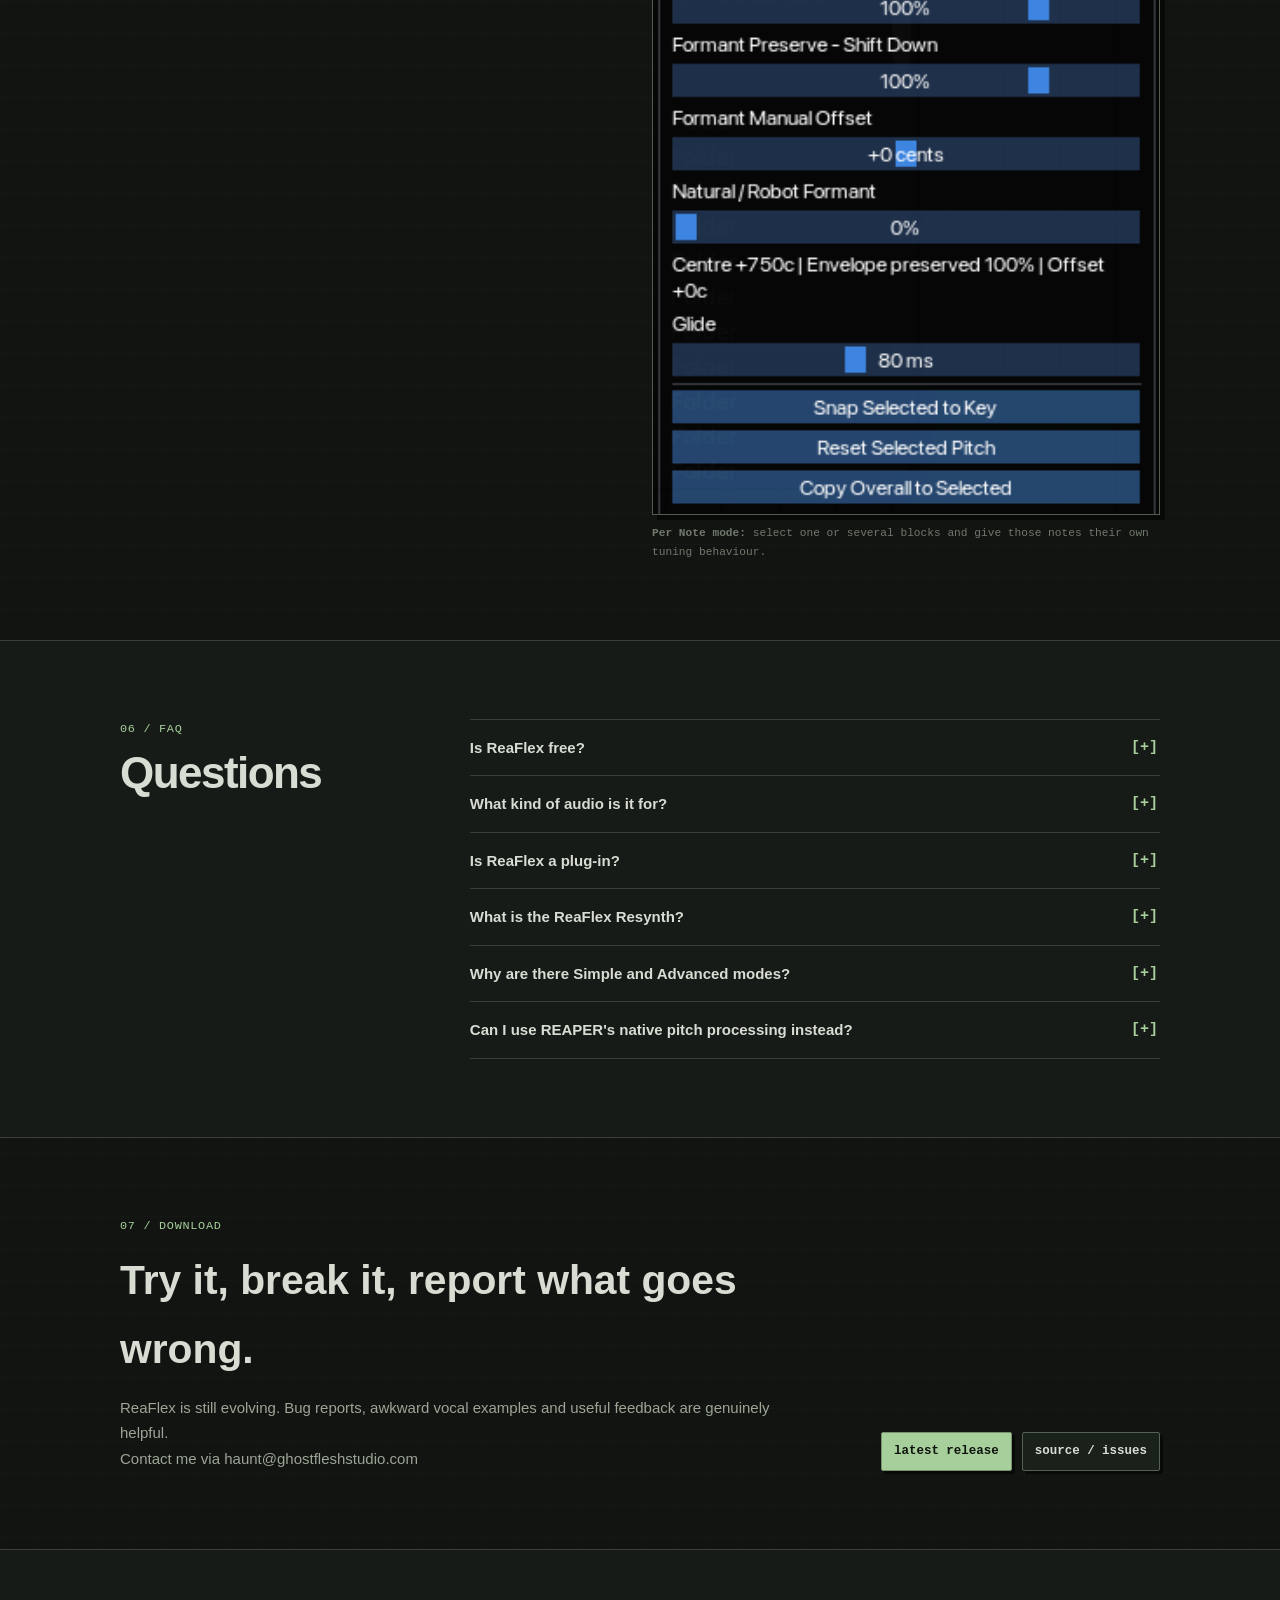
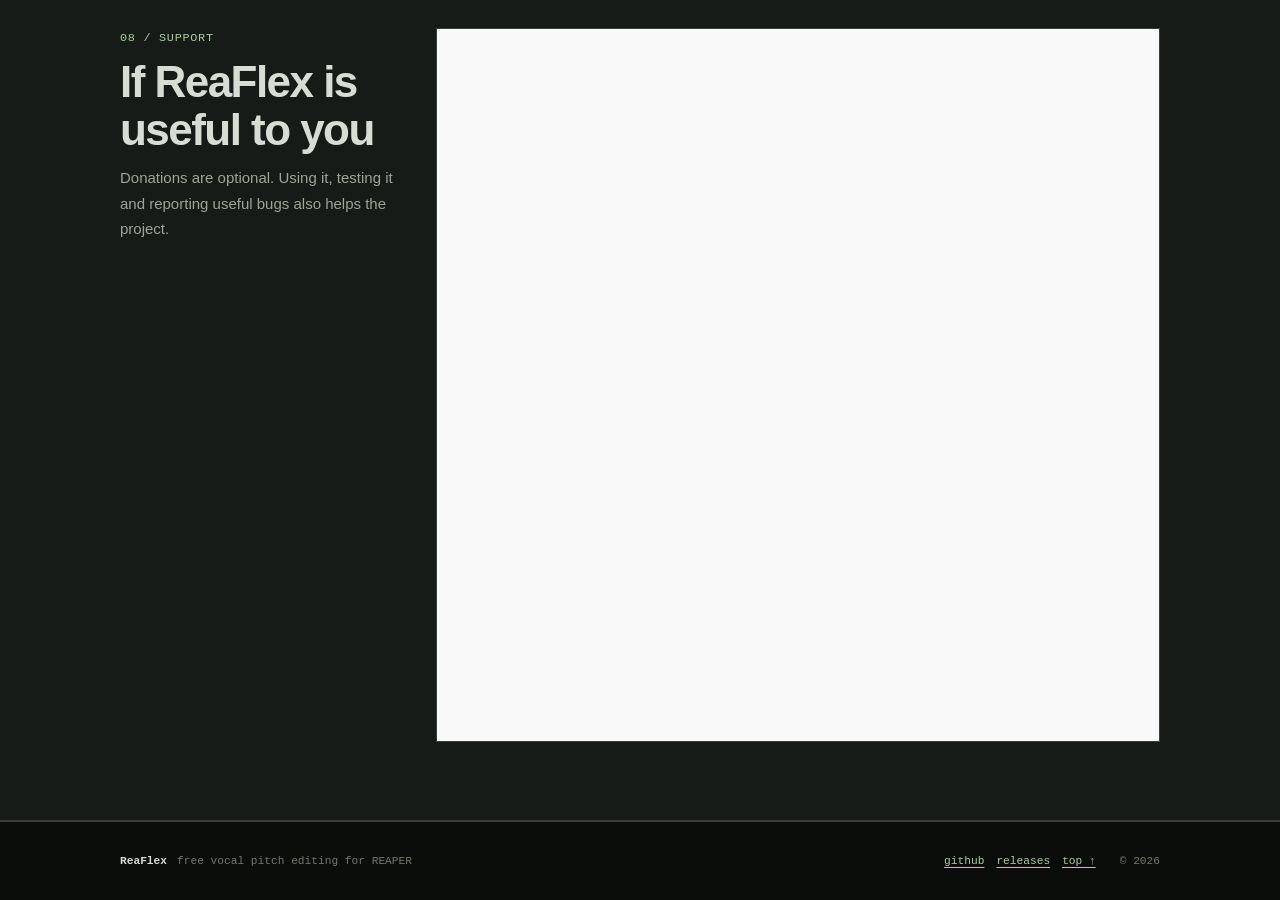
==== commit 55c2ff04: "Update index.html" ====
--- a/index.html
+++ b/index.html
@@ -741,6 +741,7 @@
           ReaFlex is still evolving. Bug reports, awkward vocal examples and useful
           feedback are genuinely helpful.
         </p>
+        <p>Contact me via haunt@ghostfleshstudio.com</p>
       </div>
 
       <div class="download-links">
